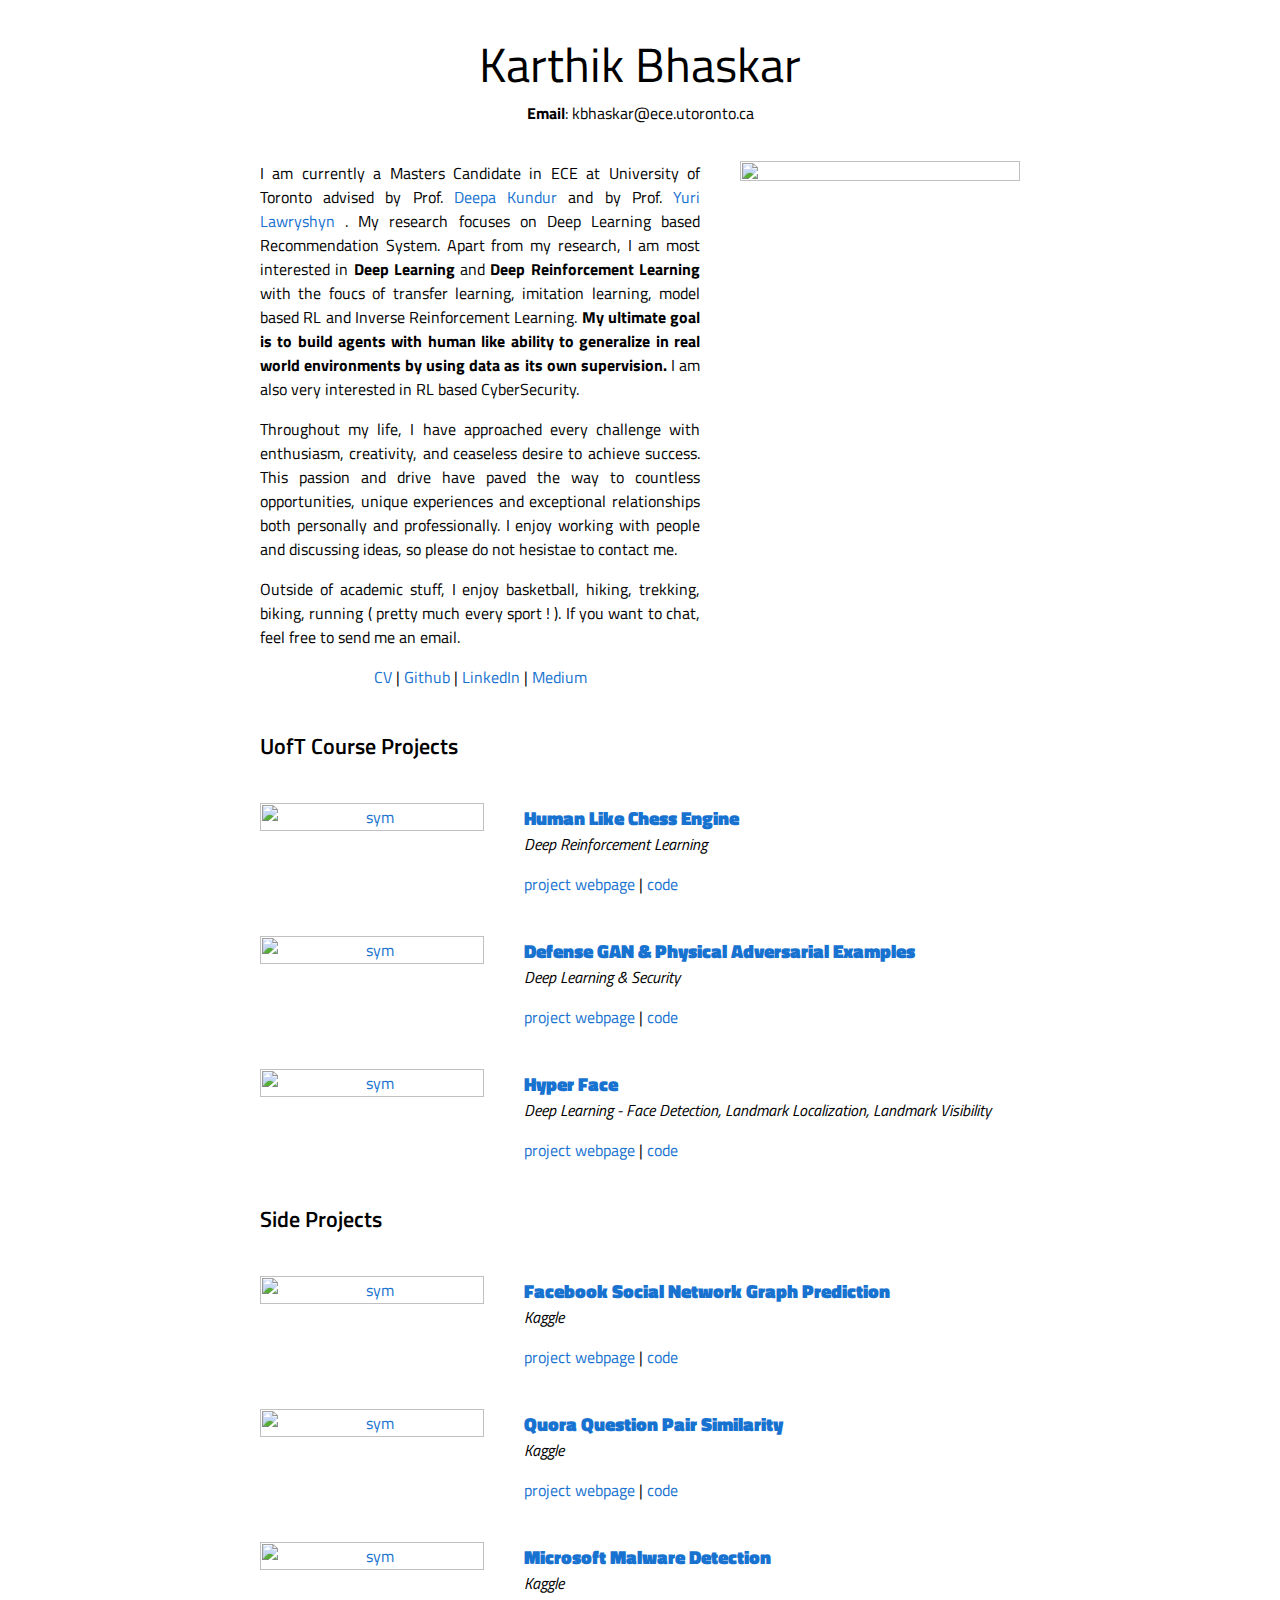
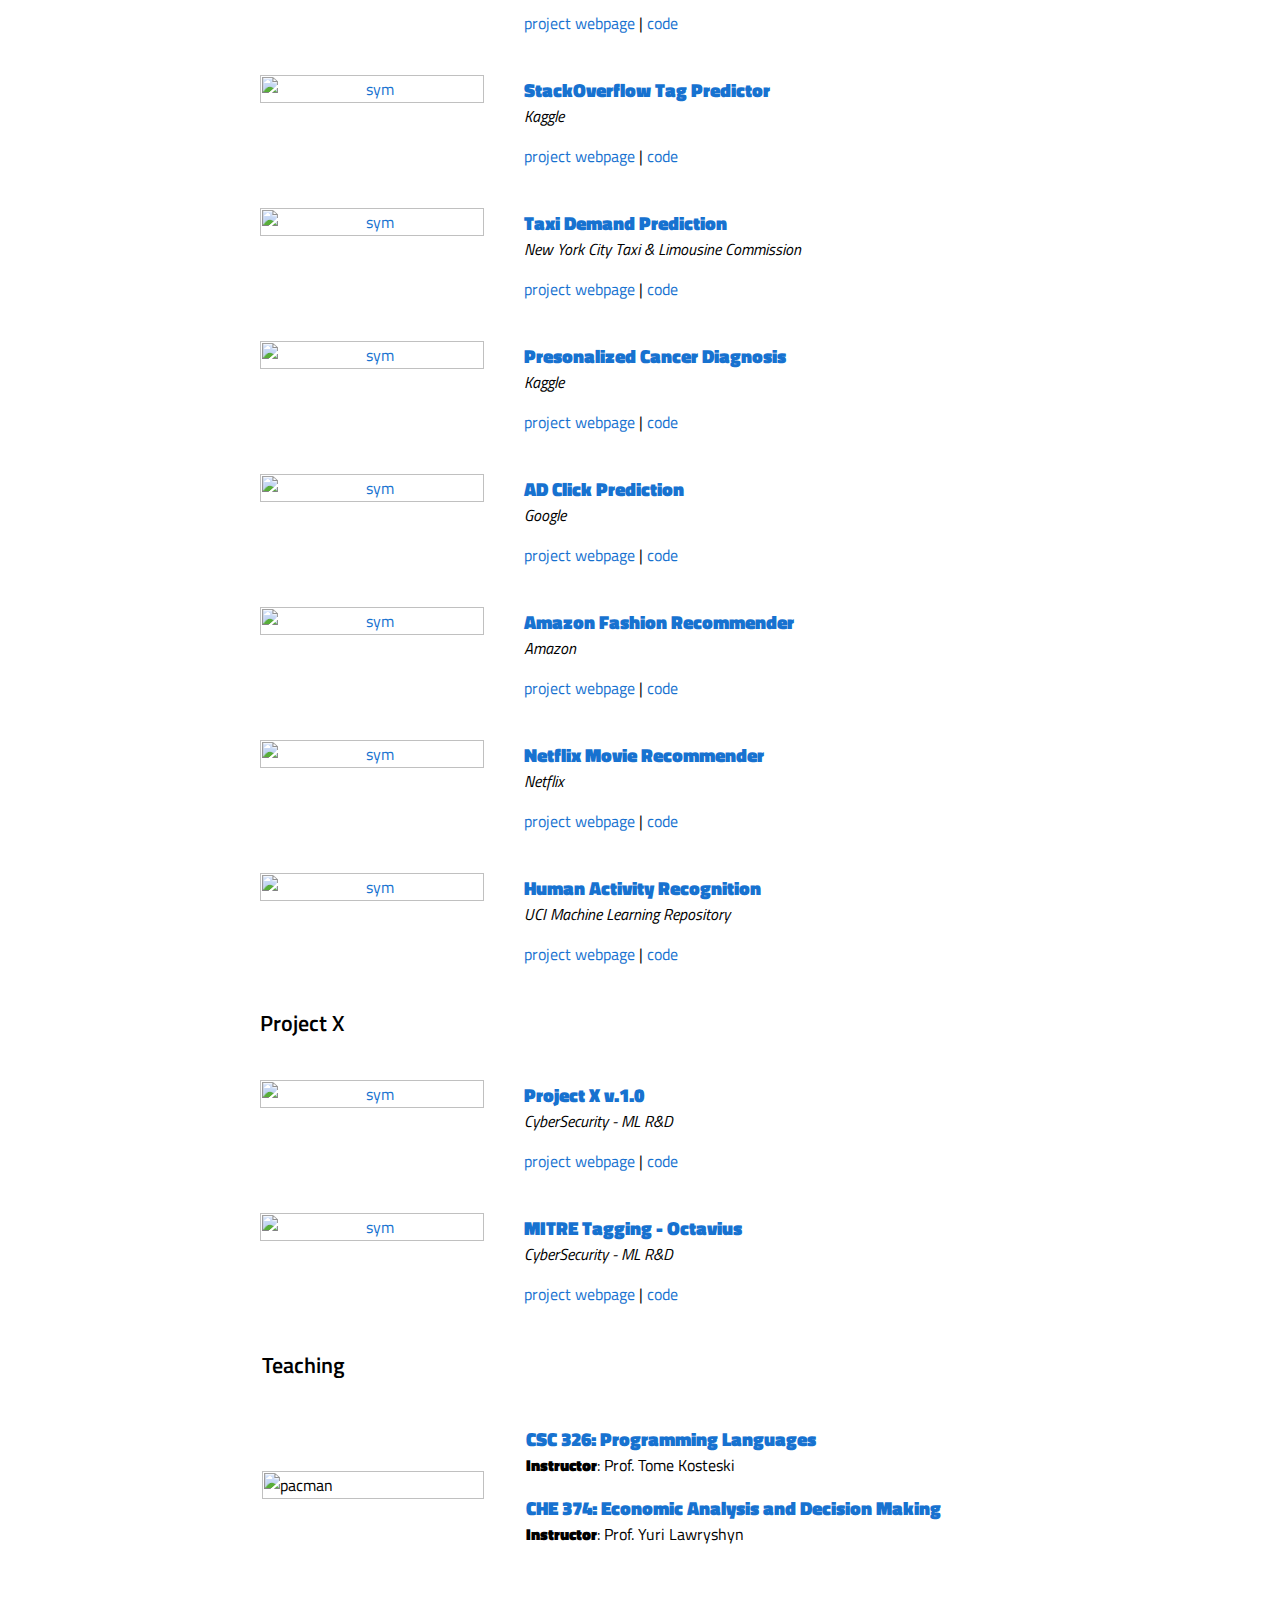
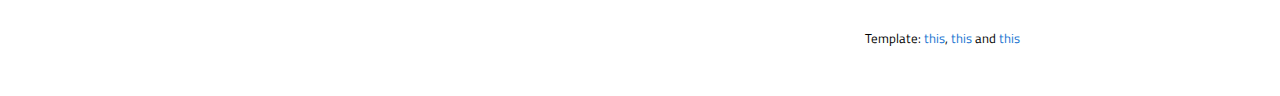
==== index.html @ 41984383 "Changed the website title" ====
<!DOCTYPE HTML PUBLIC "-//W3C//DTD HTML 4.01 Transitional//EN">
<html>

<head>
  <meta name="generator" content="HTML Tidy for Linux/x86 (vers 11 February 2007), see www.w3.org">
  <style type="text/css">
  /* Design Credits: Jon Barron and Abhishek Kar and Saurabh Gupta*/
  a {
  color: #1772d0;
  text-decoration:none;
  }
  a:focus, a:hover {
  color: #f09228;
  text-decoration:none;
  }
  body,td,th {
    font-family: 'Titillium Web', Verdana, Helvetica, sans-serif;
    font-size: 16px;
    font-weight: 400
  }
  heading {
    font-family: 'Titillium Web', Verdana, Helvetica, sans-serif;
    font-size: 19px;
    font-weight: 1000
  }
  strong {
    font-family: 'Titillium Web', Verdana, Helvetica, sans-serif;
    font-size: 16px;
    font-weight: 800
  }
  strongred {
    font-family: 'Titillium Web', Verdana, Helvetica, sans-serif;
    color: 'red' ;
    font-size: 16px
  }
  sectionheading {
    font-family: 'Titillium Web', Verdana, Helvetica, sans-serif;
    font-size: 22px;
    font-weight: 600
  }
  </style>
  <link rel="icon" type="image/png" href="images/seal_icon.png">
  <script type="text/javascript" src="js/hidebib.js"></script>
  <title>Karthik Bhaskar</title>
  <meta name="Karthik's Toronto Homepage" http-equiv="Content-Type" content="Karthik's Toronto Homepage">
  <link href='https://fonts.googleapis.com/css?family=Titillium+Web:400,600,400italic,600italic,300,300italic' rel='stylesheet' type='text/css'>
  <!-- Start : Google Analytics Code -->
  <script>
    (function(i,s,o,g,r,a,m){i['GoogleAnalyticsObject']=r;i[r]=i[r]||function(){
    (i[r].q=i[r].q||[]).push(arguments)},i[r].l=1*new Date();a=s.createElement(o),
    m=s.getElementsByTagName(o)[0];a.async=1;a.src=g;m.parentNode.insertBefore(a,m)
    })(window,document,'script','//www.google-analytics.com/analytics.js','ga');
    ga('create', 'UA-64069893-1', 'auto');
    ga('send', 'pageview');
  </script>
  <!-- End : Google Analytics Code -->
  <!-- Scramble Script by Jeff Donahue -->
  <script src="js/scramble.js"></script>
</head>

<body>
<table width="840" border="0" align="center" border="0" cellspacing="0" cellpadding="20">
  <tr><td>

<table width="100%" align="center" border="0" cellspacing="0" cellpadding="20">
  <p align="center"><font size="7">Karthik Bhaskar</font><br>
    <b>Email</b>:
    <font id="email" style="display:inline;">kbhaskar@ece.utoronto.ca
      <noscript><i>Please enable Javascript to view</i></noscript>
    </font>
    <script>
    emailScramble = new scrambledString(document.getElementById('email'),
        'emailScramble', 'erepc@aahby.etulk.skde',
        [12,13,15,1,8,7,2,5,4,11,18,10,17,3,22,16,6,19,9,14,21,20]);
    </script>
  </p>

  <tr>
    <td width="60%" valign="middle" align="justify">
    
            <p>
                 I am currently a Masters Candidate in ECE at University of Toronto advised by Prof. <a href="https://www.comm.utoronto.ca/~dkundur/">Deepa Kundur</a> and by Prof. <a href="http://www.labs.chem-eng.utoronto.ca/lawryshyn/">Yuri Lawryshyn</a> . My research focuses on Deep Learning based Recommendation System. Apart from my research, I am most interested in <b>Deep Learning</b> and <b>Deep Reinforcement Learning</b> with the foucs of transfer learning, imitation learning, model based RL and Inverse Reinforcement Learning. <b> My ultimate goal is to build agents with human like ability to generalize in real world environments by using data as its own supervision.</b> I am also very interested in RL based CyberSecurity.
            </p>

            

              

            <p>
                Throughout my life, I have approached every challenge with enthusiasm, creativity, and ceaseless desire to achieve success. This passion and drive have paved the way to countless opportunities, unique experiences and exceptional relationships both personally and professionally. I enjoy working with people and discussing ideas, so please do not hesistae to contact me.

            </p>

            <p>
                Outside of academic stuff, I enjoy basketball, hiking, trekking, biking, running ( pretty much every sport ! ). If you want to chat, feel free to send me an email.
            </p>

    <p align=center>
    <a href="CV_Pathak.pdf">CV</a>  | <a href="https://github.com/karthikraja95">Github</a> | <a href="https://www.linkedin.com/in/karthik-raja-k-55689a88">LinkedIn</a> | <a href="https://medium.com/@karthikraja_19495">Medium</a> 
    </p>
    </td>

    <td width="40%" valign="top"> <a href="images/karthik.jpg "><img src="images/karthik.jpg" width="100%"></a> </td>
  </tr>
</table>





<table width="100%" align="center" border="0" cellspacing="0" cellpadding="20">
  <tr><td><sectionheading>UofT Course Projects</sectionheading></td></tr>
</table>
<table width="100%" align="center" border="0" cellspacing="0" cellpadding="20">


  <tr>
    <td width="33%" valign="top" align="center"><a href="https://github.com/karthikraja95/Human-Like-Chess-Engine"> <img src="images/fb.jpg" alt="sym" width="100%" style="border-style: none">  </a> 
    <td width="67%" valign="top">
      <p><a href="https://github.com/karthikraja95/Human-Like-Chess-Engine" id="ICML19">
      <!-- <img src="images/new.png" alt="[NEW]" width="6%" style="border-style: none"> -->
      <heading>Human Like Chess Engine</heading></a><br>
      <em>Deep Reinforcement Learning</em><br>
      </p>

      <div class="paper" id="icml19">
      <a href="https://github.com/karthikraja95/Human-Like-Chess-Engine">project webpage</a> |
      
      <a href="https://github.com/karthikraja95/Human-Like-Chess-Engine">code</a>
      <br>

      

      </div>
    </td>
  </tr>


<tr>
    <td width="33%" valign="top" align="center"><a href="https://github.com/karthikraja95/Tranferability_of_DEFENSE-GAN_to_Physical_Adversarial_Examples"> <img src="images/fb.jpg" alt="sym" width="100%" style="border-style: none">  </a> 
    <td width="67%" valign="top">
      <p><a href="https://github.com/karthikraja95/Tranferability_of_DEFENSE-GAN_to_Physical_Adversarial_Examples" id="ICML19">
      <!-- <img src="images/new.png" alt="[NEW]" width="6%" style="border-style: none"> -->
      <heading>Defense GAN & Physical Adversarial Examples</heading></a><br>
      <em>Deep Learning & Security</em><br>
      </p>

      <div class="paper" id="icml19">
      <a href="https://github.com/karthikraja95/Tranferability_of_DEFENSE-GAN_to_Physical_Adversarial_Examples">project webpage</a> |
      
      <a href="https://github.com/karthikraja95/Tranferability_of_DEFENSE-GAN_to_Physical_Adversarial_Examples">code</a>
      <br>

      

      </div>
    </td>
  </tr>


  <tr>
    <td width="33%" valign="top" align="center"><a href="https://github.com/karthikraja95/HyperFace"> <img src="images/fb.jpg" alt="sym" width="100%" style="border-style: none">  </a> 
    <td width="67%" valign="top">
      <p><a href="https://github.com/karthikraja95/HyperFace" id="ICML19">
      <!-- <img src="images/new.png" alt="[NEW]" width="6%" style="border-style: none"> -->
      <heading>Hyper Face</heading></a><br>
      <em>Deep Learning - Face Detection, Landmark Localization, Landmark Visibility</em><br>
      </p>

      <div class="paper" id="icml19">
      <a href="https://github.com/karthikraja95/HyperFace">project webpage</a> |
      
      <a href="https://github.com/karthikraja95/HyperFace/tree/master/code">code</a>
      <br>

      

      </div>
    </td>
  </tr>






</table>



<table width="100%" align="center" border="0" cellspacing="0" cellpadding="20">
  <tr><td><sectionheading>Side Projects</sectionheading></td></tr>
</table>
<table width="100%" align="center" border="0" cellspacing="0" cellpadding="20">

  <tr>
    <td width="10%" valign="top" align="center"><a href="https://github.com/karthikraja95/kaggle-Facebook_Challenge"> <img src="images/fb.jpg" alt="sym" width="100%" style="border-style: none">  </a> 
    <td width="50%" valign="top">
      <p><a href="https://github.com/karthikraja95/kaggle-Facebook_Challenge" id="ICML19">
      <!-- <img src="images/new.png" alt="[NEW]" width="6%" style="border-style: none"> -->
      <heading>Facebook Social Network Graph Prediction</heading></a><br>
      <em>Kaggle</em><br>
      </p>

      <div class="paper" id="icml19">
      <a href="https://github.com/karthikraja95/kaggle-Facebook_Challenge">project webpage</a> |
      
      <a href="https://github.com/karthikraja95/kaggle-Facebook_Challenge/blob/master/FB_Models.ipynb">code</a>
      <br>

      

      </div>
    </td>
  </tr>


<tr>
    <td width="10%" valign="top" align="center"><a href="https://github.com/karthikraja95/kaggle-Quora_Question_Pair"> <img src="images/fb.jpg" alt="sym" width="100%" style="border-style: none">  </a> 
    <td width="50%" valign="top">
      <p><a href="https://github.com/karthikraja95/kaggle-Quora_Question_Pair" id="ICML19">
      <!-- <img src="images/new.png" alt="[NEW]" width="6%" style="border-style: none"> -->
      <heading>Quora Question Pair Similarity</heading></a><br>
      <em>Kaggle</em><br>
      </p>

      <div class="paper" id="icml19">
      <a href="https://github.com/karthikraja95/kaggle-Quora_Question_Pair">project webpage</a> |
      
      <a href="https://github.com/karthikraja95/kaggle-Quora_Question_Pair/blob/master/4.ML_models.ipynb">code</a>
      <br>

      

      </div>
    </td>
  </tr>


<tr>
    <td width="10%" valign="top" align="center"><a href="https://github.com/karthikraja95/kaggle-Microsoft-Malware-Detection"> <img src="images/fb.jpg" alt="sym" width="100%" style="border-style: none">  </a> 
    <td width="50%" valign="top">
      <p><a href="https://github.com/karthikraja95/kaggle-Microsoft-Malware-Detection" id="ICML19">
      <!-- <img src="images/new.png" alt="[NEW]" width="6%" style="border-style: none"> -->
      <heading>Microsoft Malware Detection</heading></a><br>
      <em>Kaggle</em><br>
      </p>

      <div class="paper" id="icml19">
      <a href="https://github.com/karthikraja95/kaggle-Microsoft-Malware-Detection">project webpage</a> |
      
      <a href="https://github.com/karthikraja95/kaggle-Microsoft-Malware-Detection/blob/master/MicrosoftMalwareDetection.ipynb">code</a>
      <br>

      

      </div>
    </td>
  </tr>



  <tr>
    <td width="10%" valign="top" align="center"><a href="https://github.com/karthikraja95/kaggle-stackoverflow-tag-predictor"> <img src="images/fb.jpg" alt="sym" width="100%" style="border-style: none">  </a> 
    <td width="50%" valign="top">
      <p><a href="https://github.com/karthikraja95/kaggle-stackoverflow-tag-predictor" id="ICML19">
      <!-- <img src="images/new.png" alt="[NEW]" width="6%" style="border-style: none"> -->
      <heading>StackOverflow Tag Predictor</heading></a><br>
      <em>Kaggle</em><br>
      </p>

      <div class="paper" id="icml19">
      <a href="https://github.com/karthikraja95/kaggle-stackoverflow-tag-predictor">project webpage</a> |
      
      <a href="https://github.com/karthikraja95/kaggle-stackoverflow-tag-predictor/blob/master/SO_Tag_Predictor.ipynb">code</a>
      <br>

      

      </div>
    </td>
  </tr>


  <tr>
    <td width="10%" valign="top" align="center"><a href="https://github.com/karthikraja95/Taxi-Demand-Prediction"> <img src="images/fb.jpg" alt="sym" width="100%" style="border-style: none">  </a> 
    <td width="50%" valign="top">
      <p><a href="https://github.com/karthikraja95/Taxi-Demand-Prediction" id="ICML19">
      <!-- <img src="images/new.png" alt="[NEW]" width="6%" style="border-style: none"> -->
      <heading>Taxi Demand Prediction</heading></a><br>
      <em>New York City Taxi & Limousine Commission </em><br>
      </p>

      <div class="paper" id="icml19">
      <a href="https://github.com/karthikraja95/Taxi-Demand-Prediction">project webpage</a> |
      
      <a href="https://github.com/karthikraja95/Taxi-Demand-Prediction/blob/master/NYC%20Final.ipynb">code</a>
      <br>

      

      </div>
    </td>
  </tr>


<tr>
    <td width="10%" valign="top" align="center"><a href="https://github.com/karthikraja95/kaggle-Personalized-Medicine-Redefining-Cancer-Treatment"> <img src="images/fb.jpg" alt="sym" width="100%" style="border-style: none">  </a> 
    <td width="50%" valign="top">
      <p><a href="https://github.com/karthikraja95/kaggle-Personalized-Medicine-Redefining-Cancer-Treatment" id="ICML19">
      <!-- <img src="images/new.png" alt="[NEW]" width="6%" style="border-style: none"> -->
      <heading>Presonalized Cancer Diagnosis</heading></a><br>
      <em>Kaggle</em><br>
      </p>

      <div class="paper" id="icml19">
      <a href="https://github.com/karthikraja95/kaggle-Personalized-Medicine-Redefining-Cancer-Treatment">project webpage</a> |
      
      <a href="https://github.com/karthikraja95/kaggle-Personalized-Medicine-Redefining-Cancer-Treatment/blob/master/PersonalizedCancerDiagnosis.ipynb">code</a>
      <br>

      

      </div>
    </td>
  </tr>

  <tr>
    <td width="10%" valign="top" align="center"><a href="https://github.com/karthikraja95/AD-click-prediction"> <img src="images/fb.jpg" alt="sym" width="100%" style="border-style: none">  </a> 
    <td width="50%" valign="top">
      <p><a href="https://github.com/karthikraja95/AD-click-prediction" id="ICML19">
      <!-- <img src="images/new.png" alt="[NEW]" width="6%" style="border-style: none"> -->
      <heading>AD Click Prediction</heading></a><br>
      <em>Google</em><br>
      </p>

      <div class="paper" id="icml19">
      <a href="https://github.com/karthikraja95/AD-click-prediction">project webpage</a> |
      
      <a href="https://github.com/karthikraja95/AD-click-prediction/blob/master/adp-Modelling.ipynb">code</a>
      <br>

      

      </div>
    </td>
  </tr>



  <tr>
    <td width="10%" valign="top" align="center"><a href="https://github.com/karthikraja95/AmazonFashionRecommender"> <img src="images/fb.jpg" alt="sym" width="100%" style="border-style: none">  </a> 
    <td width="50%" valign="top">
      <p><a href="https://github.com/karthikraja95/AmazonFashionRecommender" id="ICML19">
      <!-- <img src="images/new.png" alt="[NEW]" width="6%" style="border-style: none"> -->
      <heading>Amazon Fashion Recommender</heading></a><br>
      <em>Amazon</em><br>
      </p>

      <div class="paper" id="icml19">
      <a href="https://github.com/karthikraja95/AmazonFashionRecommender">project webpage</a> |
      
      <a href="https://github.com/karthikraja95/AmazonFashionRecommender/blob/master/AmazonFashion.ipynb">code</a>
      <br>

      

      </div>
    </td>
  </tr>



  <tr>
    <td width="10%" valign="top" align="center"><a href="https://github.com/karthikraja95/NetflixMovieRecommender"> <img src="images/fb.jpg" alt="sym" width="100%" style="border-style: none">  </a> 
    <td width="50%" valign="top">
      <p><a href="https://github.com/karthikraja95/NetflixMovieRecommender" id="ICML19">
      <!-- <img src="images/new.png" alt="[NEW]" width="6%" style="border-style: none"> -->
      <heading>Netflix Movie Recommender</heading></a><br>
      <em>Netflix</em><br>
      </p>

      <div class="paper" id="icml19">
      <a href="https://github.com/karthikraja95/NetflixMovieRecommender">project webpage</a> |
      
      <a href="https://github.com/karthikraja95/NetflixMovieRecommender/blob/master/Netflix_Movie.ipynb">code</a>
      <br>

      

      </div>
    </td>
  </tr>


  <tr>
    <td width="33%" valign="top" align="center"><a href="https://github.com/karthikraja95/HumanActivityRecognition"> <img src="images/fb.jpg" alt="sym" width="100%" style="border-style: none">  </a> 
    <td width="67%" valign="top">
      <p><a href="https://github.com/karthikraja95/HumanActivityRecognition" id="ICML19">
      <!-- <img src="images/new.png" alt="[NEW]" width="6%" style="border-style: none"> -->
      <heading>Human Activity Recognition</heading></a><br>
      <em>UCI Machine Learning Repository</em><br>
      </p>

      <div class="paper" id="icml19">
      <a href="https://github.com/karthikraja95/HumanActivityRecognition">project webpage</a> |
      
      <a href="https://github.com/karthikraja95/HumanActivityRecognition/blob/master/HAR_PREDICTION_MODELS.ipynb">code</a>
      <br>

      

      </div>
    </td>
  </tr>
  

</table>



<table width="100%" align="center" border="0" cellspacing="0" cellpadding="20">
  <tr><td><sectionheading>Project X</sectionheading></td></tr>
</table>
<table width="100%" align="center" border="0" cellspacing="0" cellpadding="20">

  <tr>
    <td width="33%" valign="top" align="center"><a href="hhttps://github.com/karthikraja95/ProjectX"> <img src="images/fb.jpg" alt="sym" width="100%" style="border-style: none">  </a> 
    <td width="67%" valign="top">
      <p><a href="https://github.com/karthikraja95/ProjectX" id="ICML19">
      <!-- <img src="images/new.png" alt="[NEW]" width="6%" style="border-style: none"> -->
      <heading>Project X v.1.0</heading></a><br>
      <em>CyberSecurity - ML R&D</em><br>
      </p>

      <div class="paper" id="icml19">
      <a href="https://github.com/karthikraja95/ProjectX">project webpage</a> |
      
      <a href="https://github.com/karthikraja95/ProjectX/tree/master/projectx_demo/src">code</a>
      <br>

      

      </div>
    </td>
  </tr>


  <tr>
    <td width="33%" valign="top" align="center"><a href="https://github.com/karthikraja95/MITRE_Tagging"> <img src="images/fb.jpg" alt="sym" width="100%" style="border-style: none">  </a> 
    <td width="67%" valign="top">
      <p><a href="https://github.com/karthikraja95/MITRE_Tagging" id="ICML19">
      <!-- <img src="images/new.png" alt="[NEW]" width="6%" style="border-style: none"> -->
      <heading>MITRE Tagging - Octavius</heading></a><br>
      <em>CyberSecurity - ML R&D</em><br>
      </p>

      <div class="paper" id="icml19">
      <a href="https://github.com/karthikraja95/MITRE_Tagging">project webpage</a> |
      
      <a href="https://github.com/karthikraja95/MITRE_Tagging">code</a>
      <br>

      

      </div>
    </td>
  </tr>




</table>



<table width="100%" align="center" border="0" cellpadding="20">
  <tr><td><sectionheading>Teaching</sectionheading></td></tr>
  <tr>
    <td width="33%"><img src="images/cs189.jpg" alt="pacman" width="100%"></td>
    <td width="67%" valign="center">
      <p>
        <a href=""><heading>CSC 326: Programming Languages </heading></a><br>
        <strong>Instructor</strong>: Prof. Tome Kosteski<br>
        <!-- Awarded the <a href="http://gsi.berkeley.edu/programs-services/award-programs/ogsi/">Outstanding GSI Award</a> -->
      </p>
      <p>
        <a href=""><heading>CHE 374: Economic Analysis and Decision Making</heading></a><br>
        <strong>Instructor</strong>: Prof. Yuri Lawryshyn<br>
      </p>
    </td>
  </tr>
</table>

<!--<table width="100%" align="center" border="0" cellpadding="20">
  <tr><td>
    <sectionheading>Selected Awards</sectionheading>
    <ul>
    <li> Facebook Graduate Fellowship (2018-2020)</li>
    <li> Nvidia Graduate Fellowship (2017-2018)</li>
    <li> Snapchat Inc. Graduate Fellowship (2017)</li>
    <li> Gold Medal in Computer Science at IIT Kanpur (2014)</li>
    <li> Best Undergraduate Thesis Award at IIT Kanpur (2014)</li>
    </ul>
  </td></tr>
</table> -->

<table width="100%" align="center" border="0" cellspacing="0" cellpadding="20">
    <tr><td><br><p align="right"><font size="2">
    Template: <a href="http://www.cs.berkeley.edu/~barron/">this</a>, <a href="http://www.cs.berkeley.edu/~sgupta/">this</a> and <a href="http://jeffdonahue.com/">this</a>
    </font></p></td></tr>
</table>

  </td></tr>
</table>

</body>

</html>
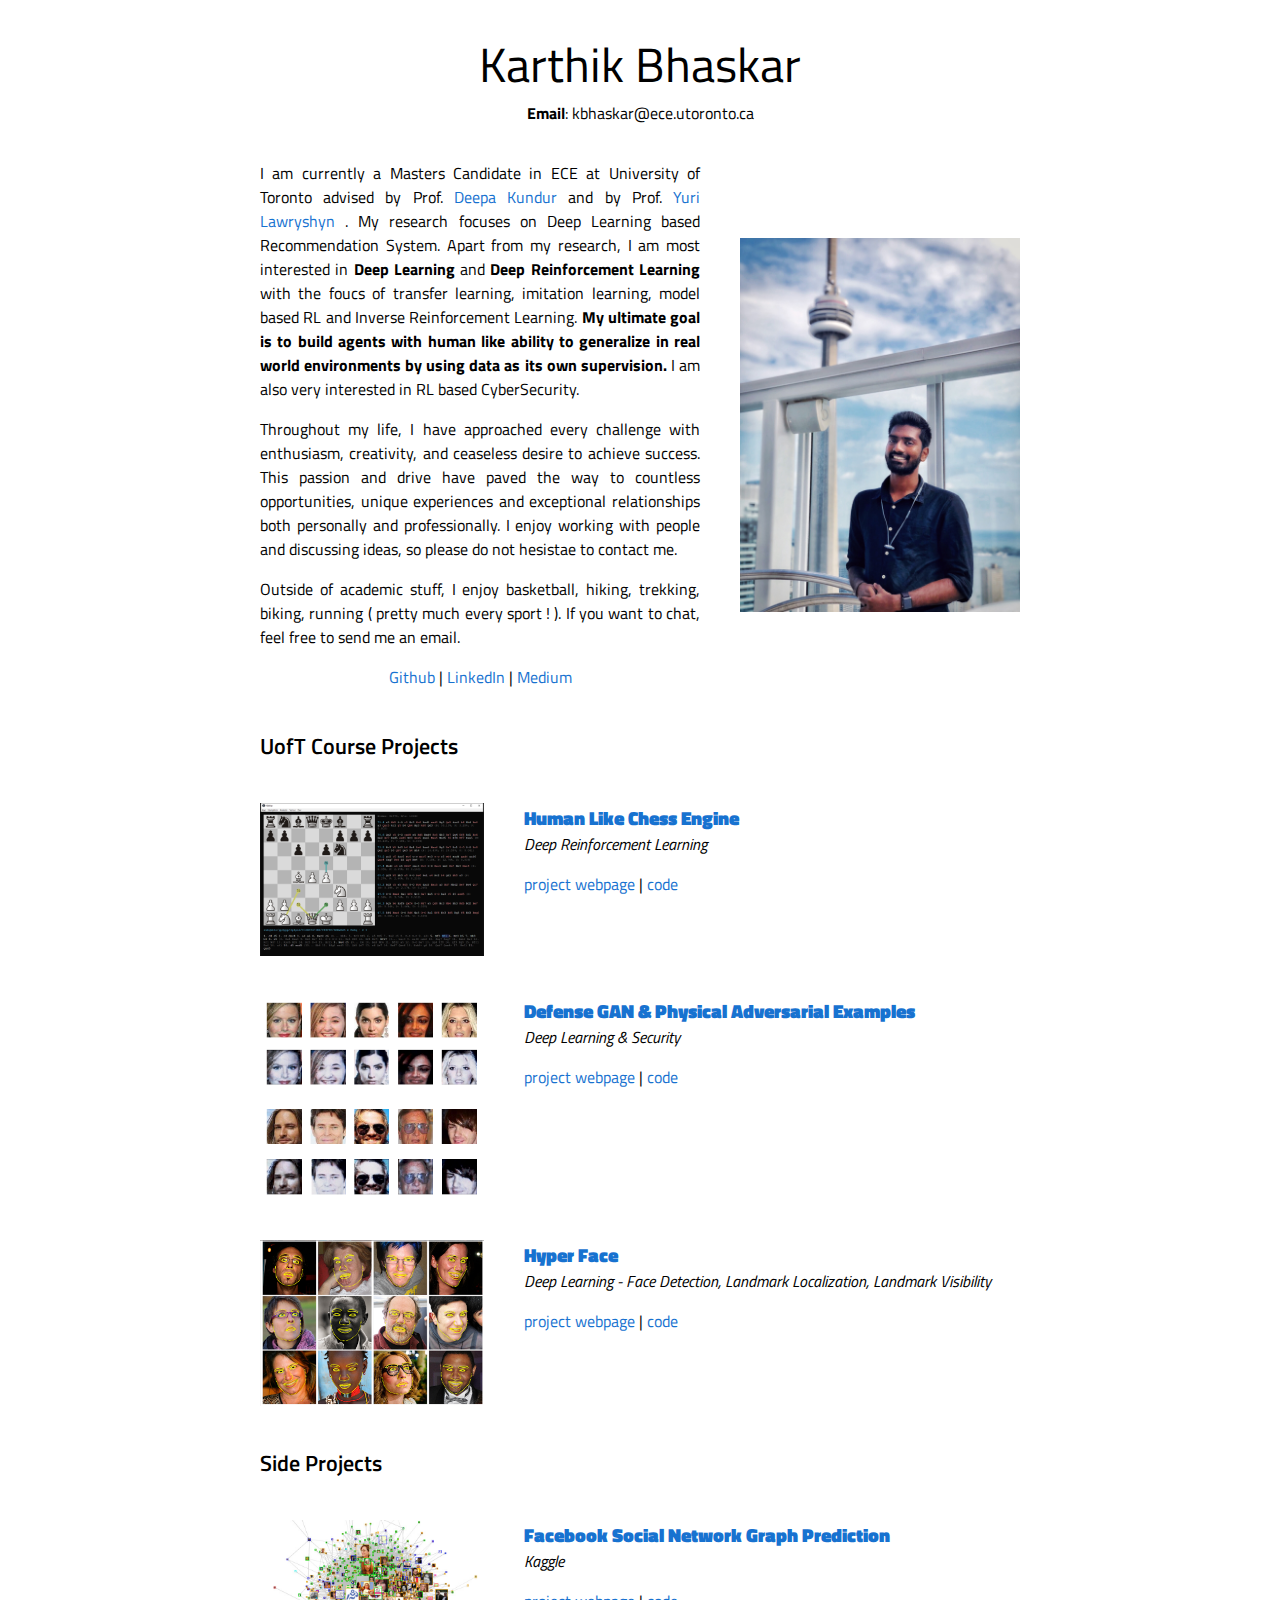
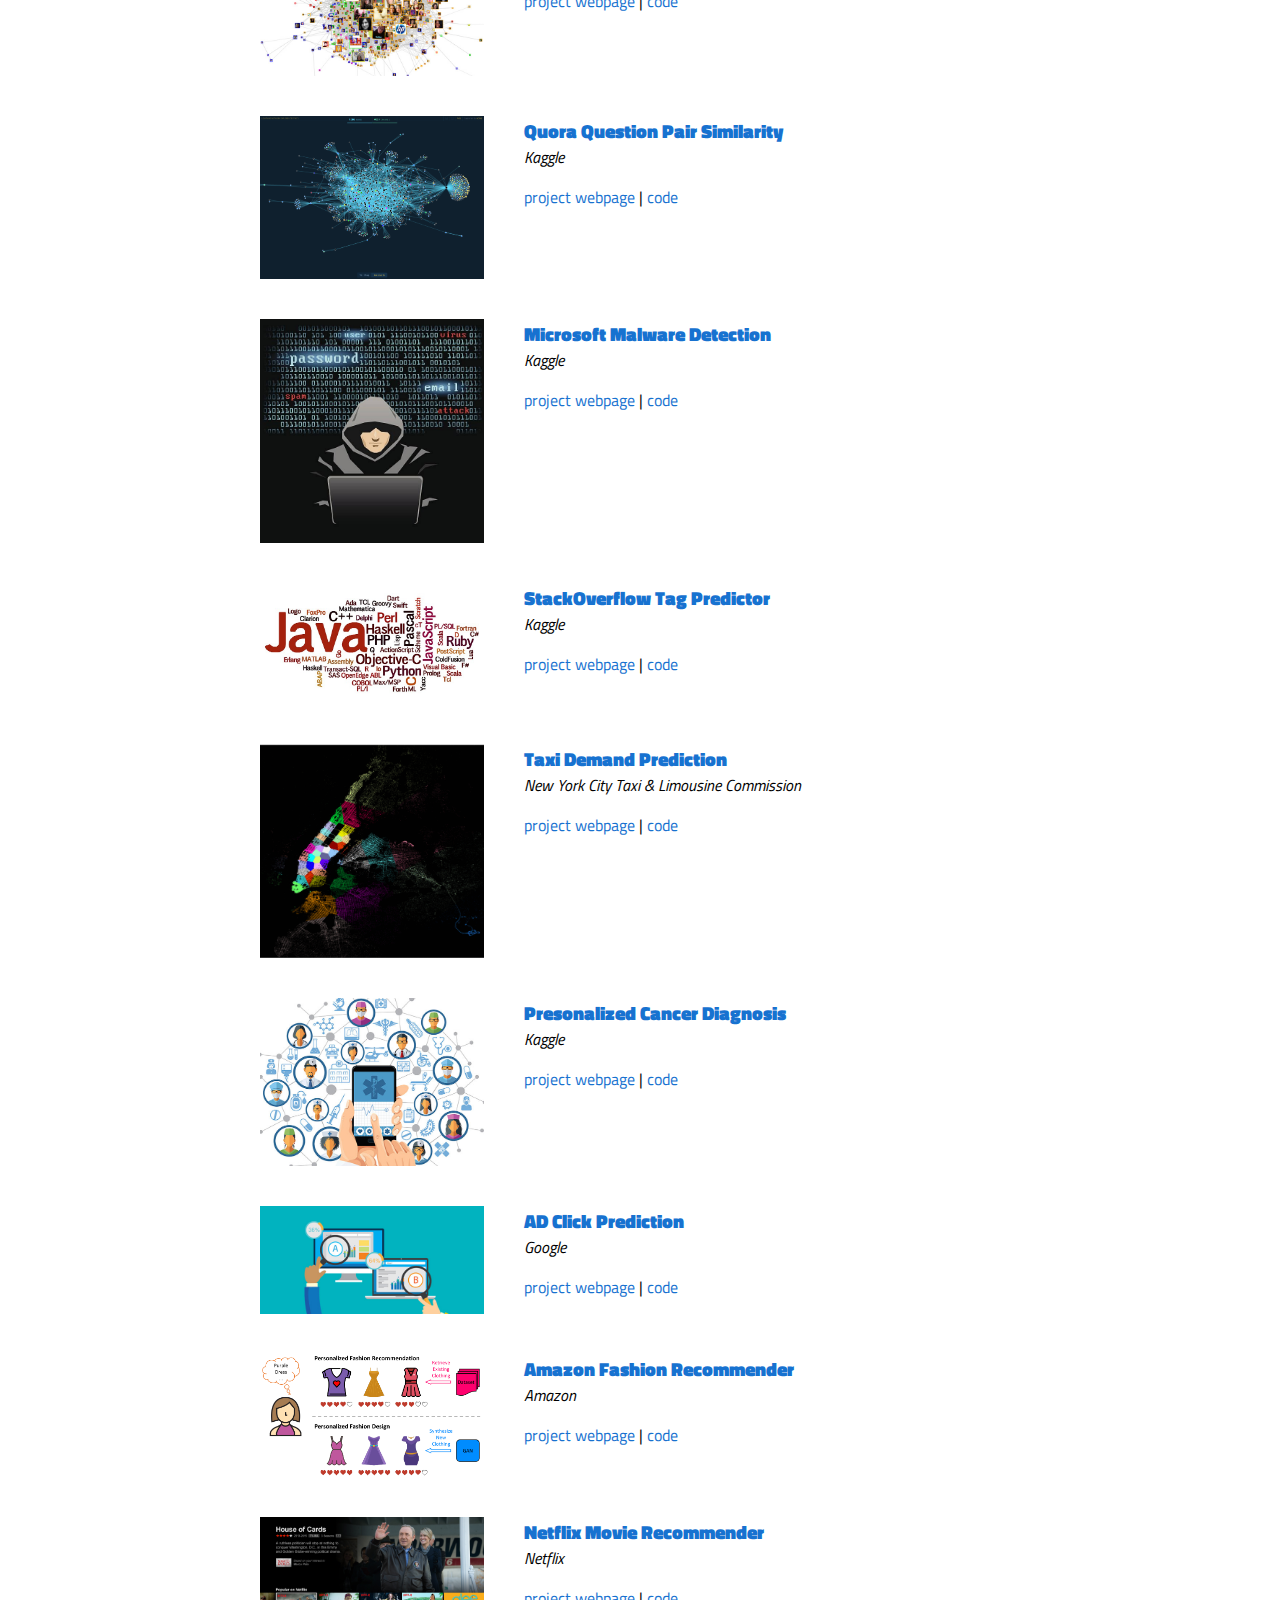
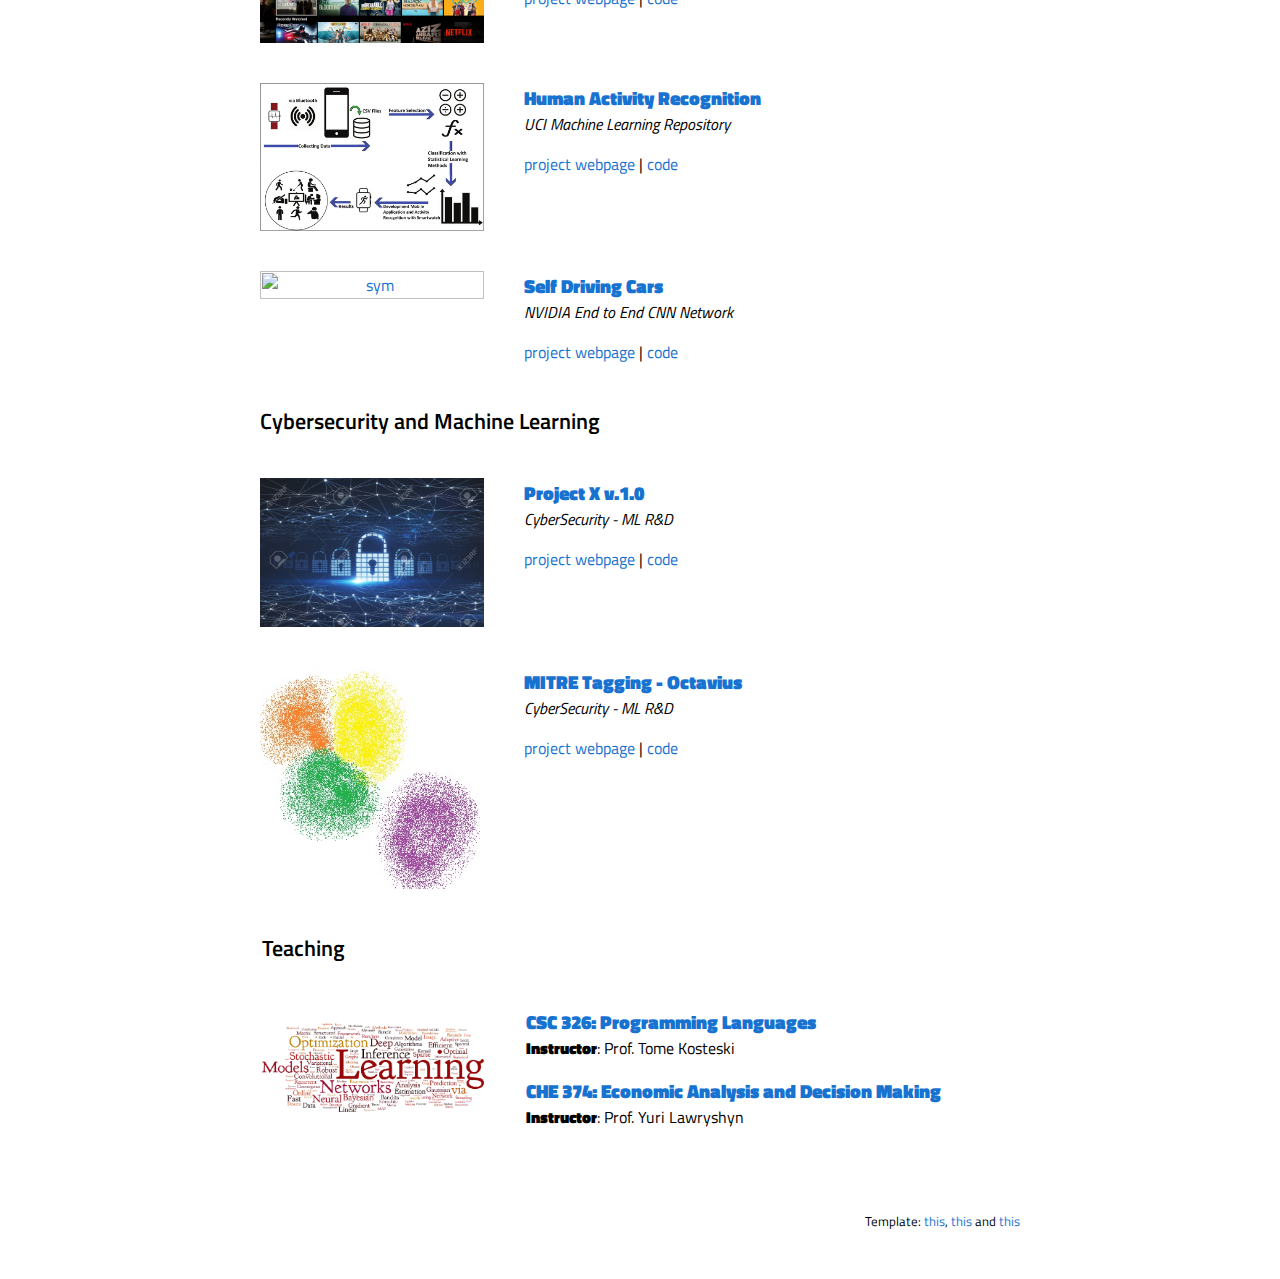
==== commit bb5ce514: "Added the self driving car project to website" ====
--- a/index.html
+++ b/index.html
@@ -96,11 +96,13 @@
             </p>
 
     <p align=center>
-    <a href="CV_Pathak.pdf">CV</a>  | <a href="https://github.com/karthikraja95">Github</a> | <a href="https://www.linkedin.com/in/karthik-raja-k-55689a88">LinkedIn</a> | <a href="https://medium.com/@karthikraja_19495">Medium</a> 
+    <!--<a href="images/resume.pdf">CV</a>  | --><a href="https://github.com/karthikraja95">Github</a> | <a href="https://www.linkedin.com/in/karthik-raja-k-55689a88">LinkedIn</a> | <a href="https://medium.com/@karthikraja_19495">Medium</a> 
     </p>
     </td>
 
-    <td width="40%" valign="top"> <a href="images/karthik.jpg "><img src="images/karthik.jpg" width="100%"></a> </td>
+    <td width="40%">
+     <img src="images/karthik.jpeg"  width="100%" > 
+   </td>
   </tr>
 </table>
 
@@ -115,7 +117,7 @@
 
 
   <tr>
-    <td width="33%" valign="top" align="center"><a href="https://github.com/karthikraja95/Human-Like-Chess-Engine"> <img src="images/fb.jpg" alt="sym" width="100%" style="border-style: none">  </a> 
+    <td width="33%" valign="top" align="center"><a href="https://github.com/karthikraja95/Human-Like-Chess-Engine"> <img src="images/uoft_course/human_like_chess.jpeg" alt="sym" width="100%" style="border-style: none">  </a> 
     <td width="67%" valign="top">
       <p><a href="https://github.com/karthikraja95/Human-Like-Chess-Engine" id="ICML19">
       <!-- <img src="images/new.png" alt="[NEW]" width="6%" style="border-style: none"> -->
@@ -137,7 +139,7 @@
 
 
 <tr>
-    <td width="33%" valign="top" align="center"><a href="https://github.com/karthikraja95/Tranferability_of_DEFENSE-GAN_to_Physical_Adversarial_Examples"> <img src="images/fb.jpg" alt="sym" width="100%" style="border-style: none">  </a> 
+    <td width="33%" valign="top" align="center"><a href="https://github.com/karthikraja95/Tranferability_of_DEFENSE-GAN_to_Physical_Adversarial_Examples"> <img src="images/uoft_course/defense_gan.png" alt="sym" width="100%" style="border-style: none">  </a> 
     <td width="67%" valign="top">
       <p><a href="https://github.com/karthikraja95/Tranferability_of_DEFENSE-GAN_to_Physical_Adversarial_Examples" id="ICML19">
       <!-- <img src="images/new.png" alt="[NEW]" width="6%" style="border-style: none"> -->
@@ -159,7 +161,7 @@
 
 
   <tr>
-    <td width="33%" valign="top" align="center"><a href="https://github.com/karthikraja95/HyperFace"> <img src="images/fb.jpg" alt="sym" width="100%" style="border-style: none">  </a> 
+    <td width="33%" valign="top" align="center"><a href="https://github.com/karthikraja95/HyperFace"> <img src="images/uoft_course/hyperface.png" alt="sym" width="100%" style="border-style: none">  </a> 
     <td width="67%" valign="top">
       <p><a href="https://github.com/karthikraja95/HyperFace" id="ICML19">
       <!-- <img src="images/new.png" alt="[NEW]" width="6%" style="border-style: none"> -->
@@ -194,7 +196,7 @@
 <table width="100%" align="center" border="0" cellspacing="0" cellpadding="20">
 
   <tr>
-    <td width="10%" valign="top" align="center"><a href="https://github.com/karthikraja95/kaggle-Facebook_Challenge"> <img src="images/fb.jpg" alt="sym" width="100%" style="border-style: none">  </a> 
+    <td width="10%" valign="top" align="center"><a href="https://github.com/karthikraja95/kaggle-Facebook_Challenge"> <img src="images/side_projects/fb.jpg" alt="sym" width="100%" style="border-style: none">  </a> 
     <td width="50%" valign="top">
       <p><a href="https://github.com/karthikraja95/kaggle-Facebook_Challenge" id="ICML19">
       <!-- <img src="images/new.png" alt="[NEW]" width="6%" style="border-style: none"> -->
@@ -216,7 +218,7 @@
 
 
 <tr>
-    <td width="10%" valign="top" align="center"><a href="https://github.com/karthikraja95/kaggle-Quora_Question_Pair"> <img src="images/fb.jpg" alt="sym" width="100%" style="border-style: none">  </a> 
+    <td width="10%" valign="top" align="center"><a href="https://github.com/karthikraja95/kaggle-Quora_Question_Pair"> <img src="images/side_projects/quora.jpg" alt="sym" width="100%" style="border-style: none">  </a> 
     <td width="50%" valign="top">
       <p><a href="https://github.com/karthikraja95/kaggle-Quora_Question_Pair" id="ICML19">
       <!-- <img src="images/new.png" alt="[NEW]" width="6%" style="border-style: none"> -->
@@ -238,7 +240,7 @@
 
 
 <tr>
-    <td width="10%" valign="top" align="center"><a href="https://github.com/karthikraja95/kaggle-Microsoft-Malware-Detection"> <img src="images/fb.jpg" alt="sym" width="100%" style="border-style: none">  </a> 
+    <td width="33%" valign="top" align="center"><a href="https://github.com/karthikraja95/kaggle-Microsoft-Malware-Detection"> <img src="images/side_projects/malware.jpg" alt="sym" width="100%" style="border-style: none">  </a> 
     <td width="50%" valign="top">
       <p><a href="https://github.com/karthikraja95/kaggle-Microsoft-Malware-Detection" id="ICML19">
       <!-- <img src="images/new.png" alt="[NEW]" width="6%" style="border-style: none"> -->
@@ -261,7 +263,7 @@
 
 
   <tr>
-    <td width="10%" valign="top" align="center"><a href="https://github.com/karthikraja95/kaggle-stackoverflow-tag-predictor"> <img src="images/fb.jpg" alt="sym" width="100%" style="border-style: none">  </a> 
+    <td width="10%" valign="top" align="center"><a href="https://github.com/karthikraja95/kaggle-stackoverflow-tag-predictor"> <img src="images/side_projects/stackoverflow.jpeg" alt="sym" width="100%" style="border-style: none">  </a> 
     <td width="50%" valign="top">
       <p><a href="https://github.com/karthikraja95/kaggle-stackoverflow-tag-predictor" id="ICML19">
       <!-- <img src="images/new.png" alt="[NEW]" width="6%" style="border-style: none"> -->
@@ -283,7 +285,7 @@
 
 
   <tr>
-    <td width="10%" valign="top" align="center"><a href="https://github.com/karthikraja95/Taxi-Demand-Prediction"> <img src="images/fb.jpg" alt="sym" width="100%" style="border-style: none">  </a> 
+    <td width="10%" valign="top" align="center"><a href="https://github.com/karthikraja95/Taxi-Demand-Prediction"> <img src="images/side_projects/taxi.jpg" alt="sym" width="100%" style="border-style: none">  </a> 
     <td width="50%" valign="top">
       <p><a href="https://github.com/karthikraja95/Taxi-Demand-Prediction" id="ICML19">
       <!-- <img src="images/new.png" alt="[NEW]" width="6%" style="border-style: none"> -->
@@ -305,7 +307,7 @@
 
 
 <tr>
-    <td width="10%" valign="top" align="center"><a href="https://github.com/karthikraja95/kaggle-Personalized-Medicine-Redefining-Cancer-Treatment"> <img src="images/fb.jpg" alt="sym" width="100%" style="border-style: none">  </a> 
+    <td width="10%" valign="top" align="center"><a href="https://github.com/karthikraja95/kaggle-Personalized-Medicine-Redefining-Cancer-Treatment"> <img src="images/side_projects/cancer.jpeg" alt="sym" width="100%" style="border-style: none">  </a> 
     <td width="50%" valign="top">
       <p><a href="https://github.com/karthikraja95/kaggle-Personalized-Medicine-Redefining-Cancer-Treatment" id="ICML19">
       <!-- <img src="images/new.png" alt="[NEW]" width="6%" style="border-style: none"> -->
@@ -326,7 +328,7 @@
   </tr>
 
   <tr>
-    <td width="10%" valign="top" align="center"><a href="https://github.com/karthikraja95/AD-click-prediction"> <img src="images/fb.jpg" alt="sym" width="100%" style="border-style: none">  </a> 
+    <td width="10%" valign="top" align="center"><a href="https://github.com/karthikraja95/AD-click-prediction"> <img src="images/side_projects/ad_click.jpg" alt="sym" width="100%" style="border-style: none">  </a> 
     <td width="50%" valign="top">
       <p><a href="https://github.com/karthikraja95/AD-click-prediction" id="ICML19">
       <!-- <img src="images/new.png" alt="[NEW]" width="6%" style="border-style: none"> -->
@@ -349,7 +351,7 @@
 
 
   <tr>
-    <td width="10%" valign="top" align="center"><a href="https://github.com/karthikraja95/AmazonFashionRecommender"> <img src="images/fb.jpg" alt="sym" width="100%" style="border-style: none">  </a> 
+    <td width="10%" valign="top" align="center"><a href="https://github.com/karthikraja95/AmazonFashionRecommender"> <img src="images/side_projects/fashion.jpg" alt="sym" width="100%" style="border-style: none">  </a> 
     <td width="50%" valign="top">
       <p><a href="https://github.com/karthikraja95/AmazonFashionRecommender" id="ICML19">
       <!-- <img src="images/new.png" alt="[NEW]" width="6%" style="border-style: none"> -->
@@ -372,7 +374,7 @@
 
 
   <tr>
-    <td width="10%" valign="top" align="center"><a href="https://github.com/karthikraja95/NetflixMovieRecommender"> <img src="images/fb.jpg" alt="sym" width="100%" style="border-style: none">  </a> 
+    <td width="10%" valign="top" align="center"><a href="https://github.com/karthikraja95/NetflixMovieRecommender"> <img src="images/side_projects/movie.jpg" alt="sym" width="100%" style="border-style: none">  </a> 
     <td width="50%" valign="top">
       <p><a href="https://github.com/karthikraja95/NetflixMovieRecommender" id="ICML19">
       <!-- <img src="images/new.png" alt="[NEW]" width="6%" style="border-style: none"> -->
@@ -394,7 +396,7 @@
 
 
   <tr>
-    <td width="33%" valign="top" align="center"><a href="https://github.com/karthikraja95/HumanActivityRecognition"> <img src="images/fb.jpg" alt="sym" width="100%" style="border-style: none">  </a> 
+    <td width="33%" valign="top" align="center"><a href="https://github.com/karthikraja95/HumanActivityRecognition"> <img src="images/side_projects/activity.jpg" alt="sym" width="100%" style="border-style: none">  </a> 
     <td width="67%" valign="top">
       <p><a href="https://github.com/karthikraja95/HumanActivityRecognition" id="ICML19">
       <!-- <img src="images/new.png" alt="[NEW]" width="6%" style="border-style: none"> -->
@@ -413,6 +415,28 @@
       </div>
     </td>
   </tr>
+
+
+  <tr>
+    <td width="33%" valign="top" align="center"><a href="https://github.com/karthikraja95/self_driving_cars"> <img src="images/side_projects/self_driving.jpg" alt="sym" width="100%" style="border-style: none">  </a> 
+    <td width="67%" valign="top">
+      <p><a href="https://github.com/karthikraja95/self_driving_cars" id="ICML19">
+      <!-- <img src="images/new.png" alt="[NEW]" width="6%" style="border-style: none"> -->
+      <heading>Self Driving Cars</heading></a><br>
+      <em>NVIDIA End to End CNN Network</em><br>
+      </p>
+
+      <div class="paper" id="icml19">
+      <a href="https://github.com/karthikraja95/self_driving_cars">project webpage</a> |
+      
+      <a href="https://github.com/karthikraja95/self_driving_cars/blob/master/run_dataset.py">code</a>
+      <br>
+
+      
+
+      </div>
+    </td>
+  </tr>
   
 
 </table>
@@ -420,12 +444,12 @@
 
 
 <table width="100%" align="center" border="0" cellspacing="0" cellpadding="20">
-  <tr><td><sectionheading>Project X</sectionheading></td></tr>
-</table>
-<table width="100%" align="center" border="0" cellspacing="0" cellpadding="20">
-
-  <tr>
-    <td width="33%" valign="top" align="center"><a href="hhttps://github.com/karthikraja95/ProjectX"> <img src="images/fb.jpg" alt="sym" width="100%" style="border-style: none">  </a> 
+  <tr><td><sectionheading>Cybersecurity and Machine Learning</sectionheading></td></tr>
+</table>
+<table width="100%" align="center" border="0" cellspacing="0" cellpadding="20">
+
+  <tr>
+    <td width="33%" valign="top" align="center"><a href="https://github.com/karthikraja95/ProjectX"> <img src="images/project/x.jpg" alt="sym" width="100%" style="border-style: none">  </a> 
     <td width="67%" valign="top">
       <p><a href="https://github.com/karthikraja95/ProjectX" id="ICML19">
       <!-- <img src="images/new.png" alt="[NEW]" width="6%" style="border-style: none"> -->
@@ -447,7 +471,7 @@
 
 
   <tr>
-    <td width="33%" valign="top" align="center"><a href="https://github.com/karthikraja95/MITRE_Tagging"> <img src="images/fb.jpg" alt="sym" width="100%" style="border-style: none">  </a> 
+    <td width="33%" valign="top" align="center"><a href="https://github.com/karthikraja95/MITRE_Tagging"> <img src="images/project/tagging.jpg" alt="sym" width="100%" style="border-style: none">  </a> 
     <td width="67%" valign="top">
       <p><a href="https://github.com/karthikraja95/MITRE_Tagging" id="ICML19">
       <!-- <img src="images/new.png" alt="[NEW]" width="6%" style="border-style: none"> -->
@@ -477,7 +501,7 @@
 <table width="100%" align="center" border="0" cellpadding="20">
   <tr><td><sectionheading>Teaching</sectionheading></td></tr>
   <tr>
-    <td width="33%"><img src="images/cs189.jpg" alt="pacman" width="100%"></td>
+    <td width="33%"><img src="images/teaching.jpg" alt="pacman" width="100%"></td>
     <td width="67%" valign="center">
       <p>
         <a href=""><heading>CSC 326: Programming Languages </heading></a><br>
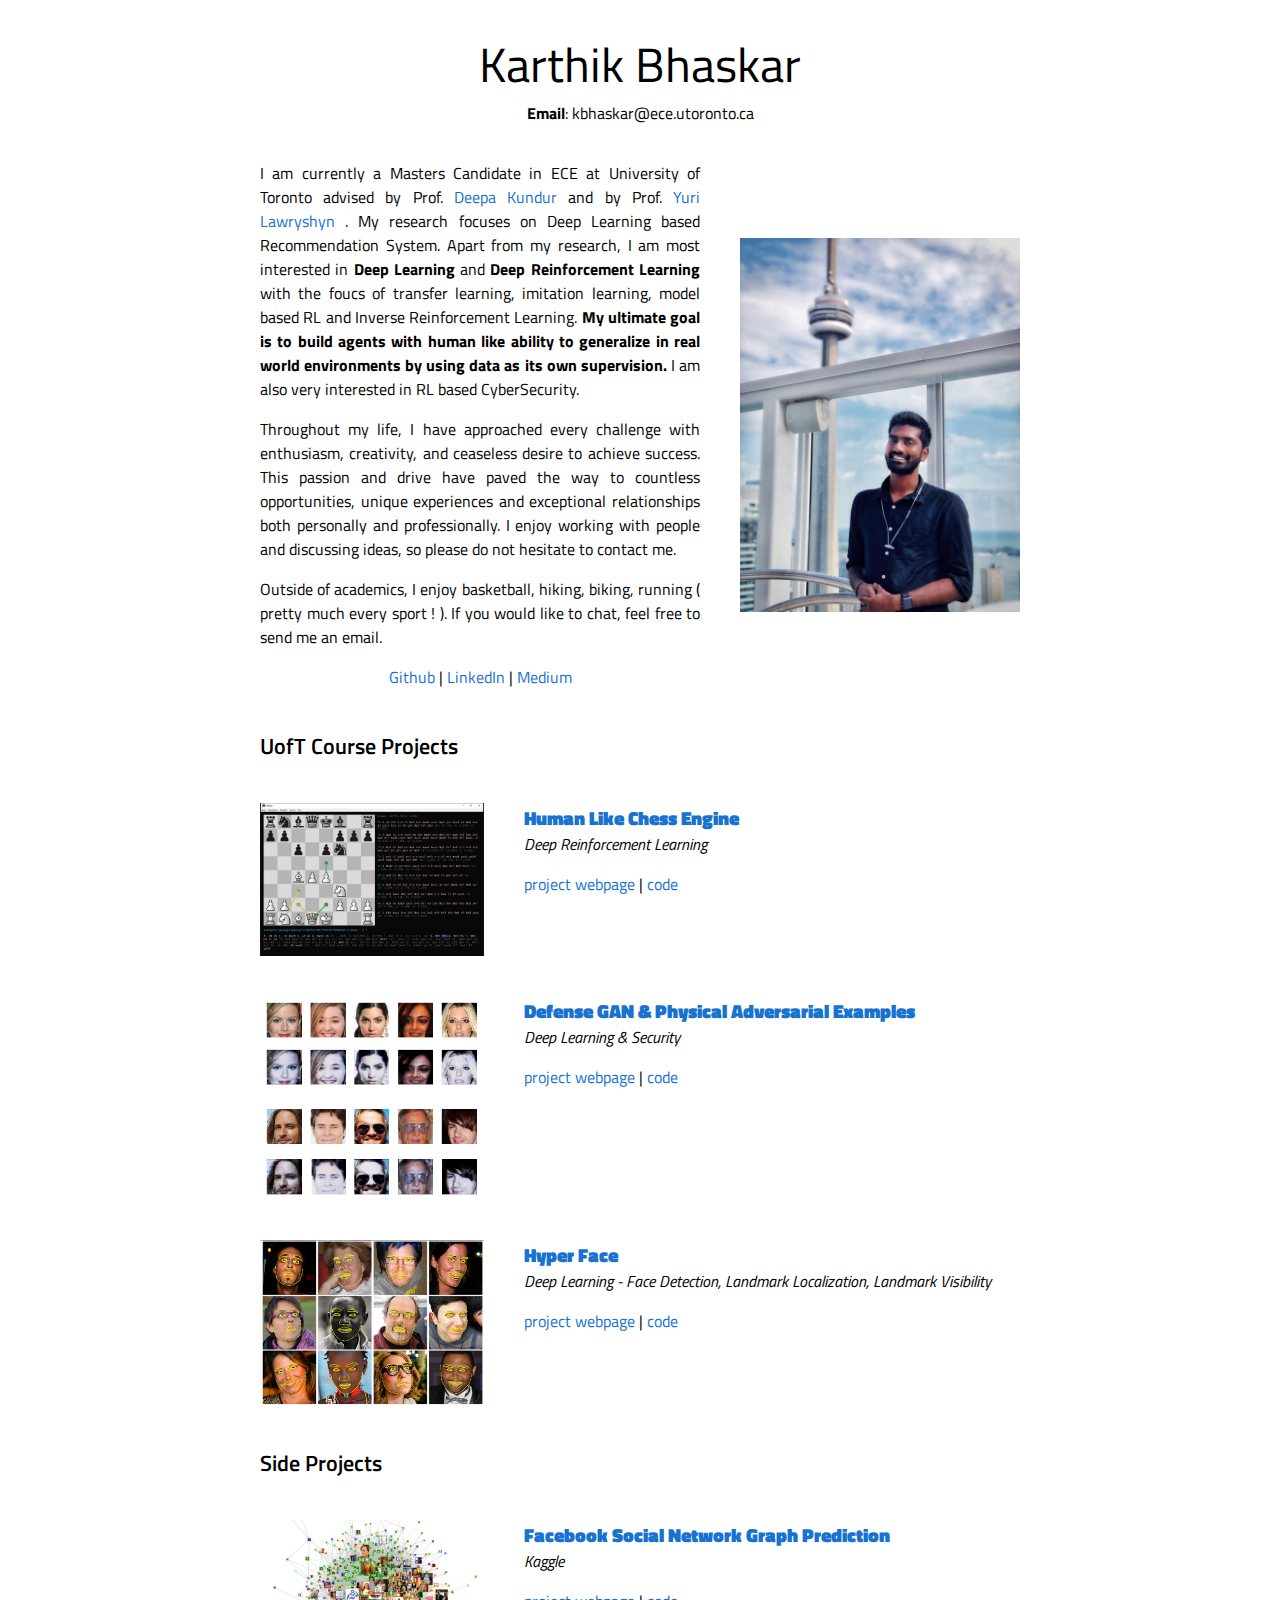
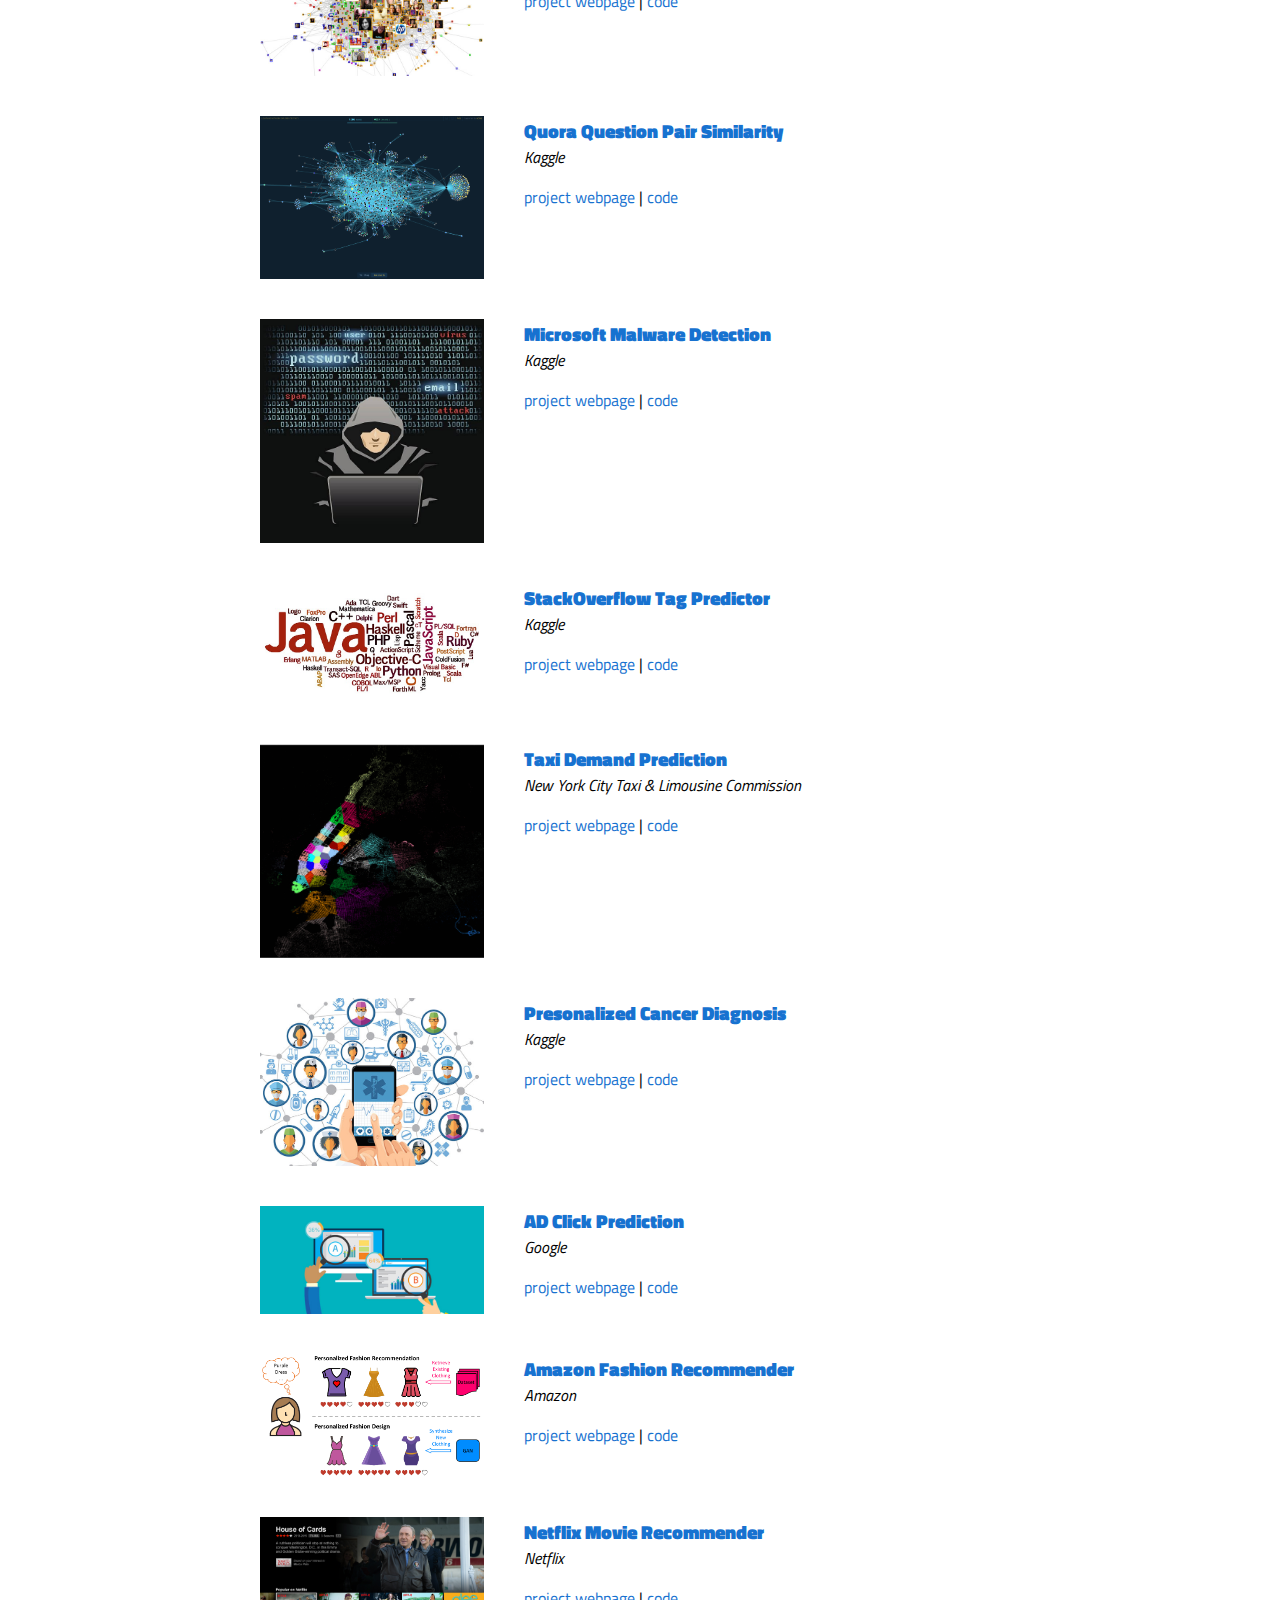
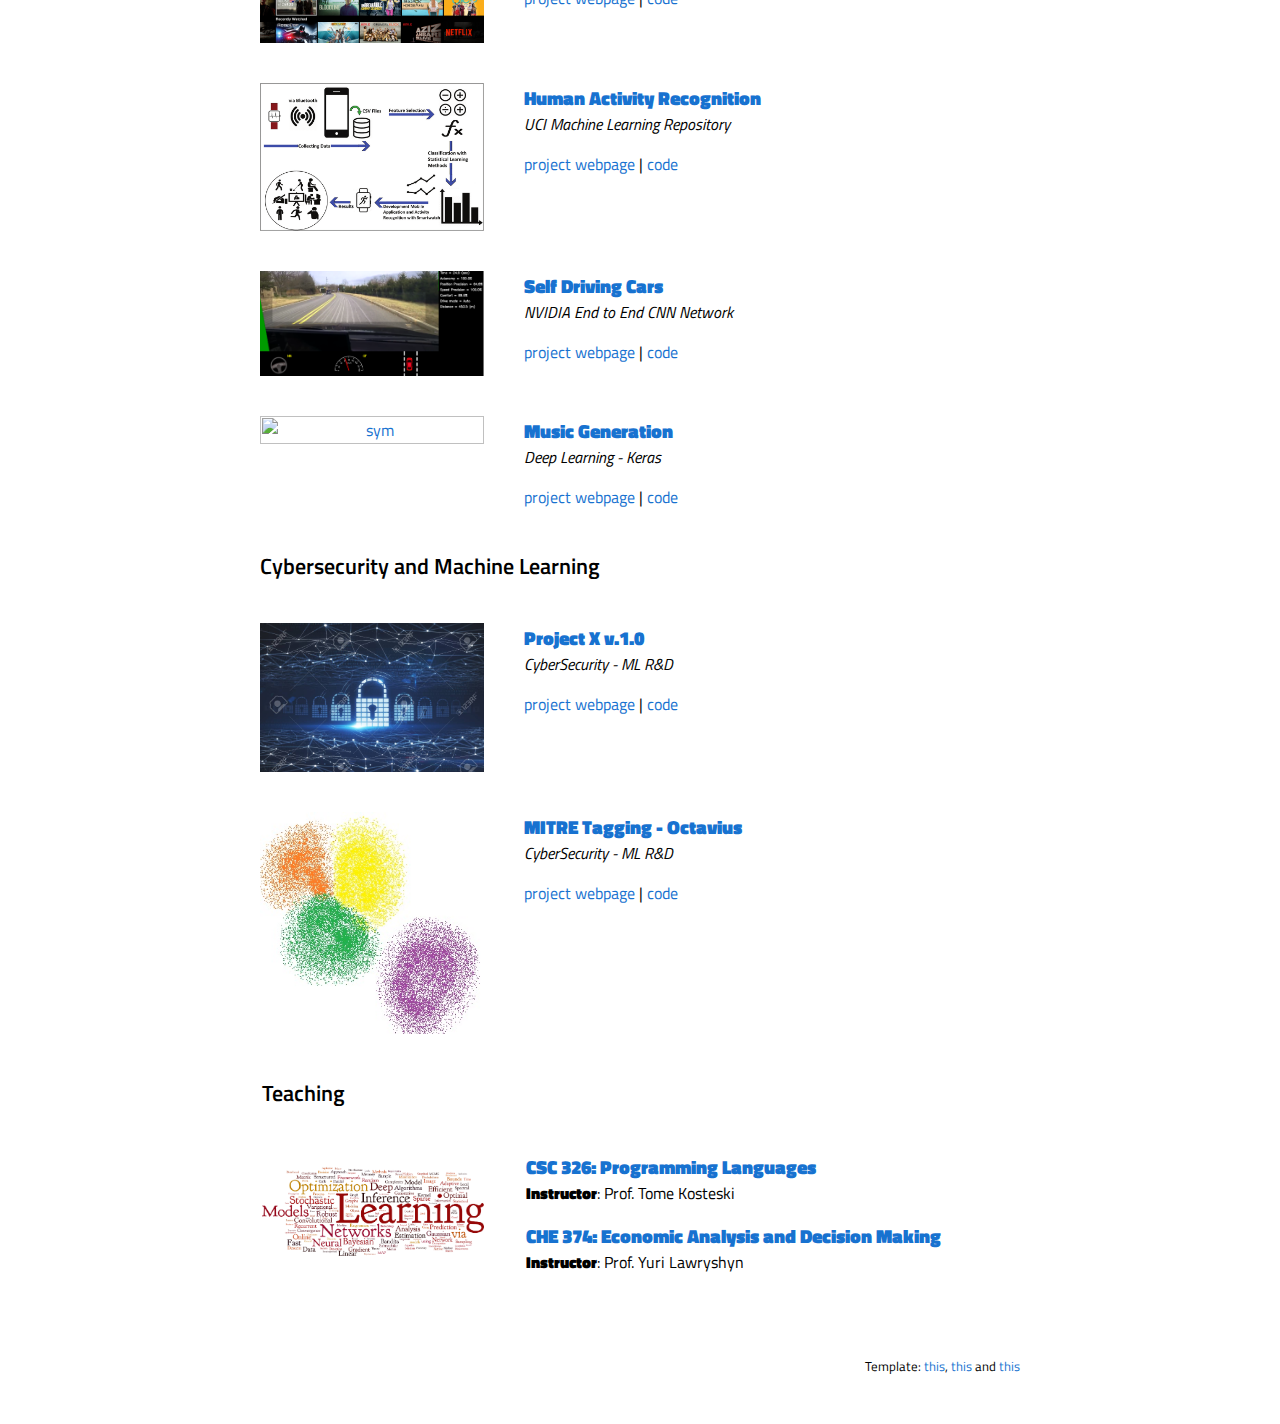
==== commit 9b534769: "modifiying typos" ====
--- a/index.html
+++ b/index.html
@@ -87,12 +87,12 @@
               
 
             <p>
-                Throughout my life, I have approached every challenge with enthusiasm, creativity, and ceaseless desire to achieve success. This passion and drive have paved the way to countless opportunities, unique experiences and exceptional relationships both personally and professionally. I enjoy working with people and discussing ideas, so please do not hesistae to contact me.
+                Throughout my life, I have approached every challenge with enthusiasm, creativity, and ceaseless desire to achieve success. This passion and drive have paved the way to countless opportunities, unique experiences and exceptional relationships both personally and professionally. I enjoy working with people and discussing ideas, so please do not hesitate to contact me.
 
             </p>
 
             <p>
-                Outside of academic stuff, I enjoy basketball, hiking, trekking, biking, running ( pretty much every sport ! ). If you want to chat, feel free to send me an email.
+                Outside of academics, I enjoy basketball, hiking, biking, running ( pretty much every sport ! ). If you would like to chat, feel free to send me an email.
             </p>
 
     <p align=center>
@@ -430,6 +430,28 @@
       <a href="https://github.com/karthikraja95/self_driving_cars">project webpage</a> |
       
       <a href="https://github.com/karthikraja95/self_driving_cars/blob/master/run_dataset.py">code</a>
+      <br>
+
+      
+
+      </div>
+    </td>
+  </tr>
+
+
+  <tr>
+    <td width="33%" valign="top" align="center"><a href="https://github.com/karthikraja95/Music_Generation"> <img src="images/side_projects/music.jpg" alt="sym" width="100%" style="border-style: none">  </a> 
+    <td width="67%" valign="top">
+      <p><a href="https://github.com/karthikraja95/Music_Generation" id="ICML19">
+      <!-- <img src="images/new.png" alt="[NEW]" width="6%" style="border-style: none"> -->
+      <heading>Music Generation</heading></a><br>
+      <em>Deep Learning - Keras</em><br>
+      </p>
+
+      <div class="paper" id="icml19">
+      <a href="https://github.com/karthikraja95/Music_Generation">project webpage</a> |
+      
+      <a href="https://github.com/karthikraja95/Music_Generation/blob/master/model.py">code</a>
       <br>
 
       
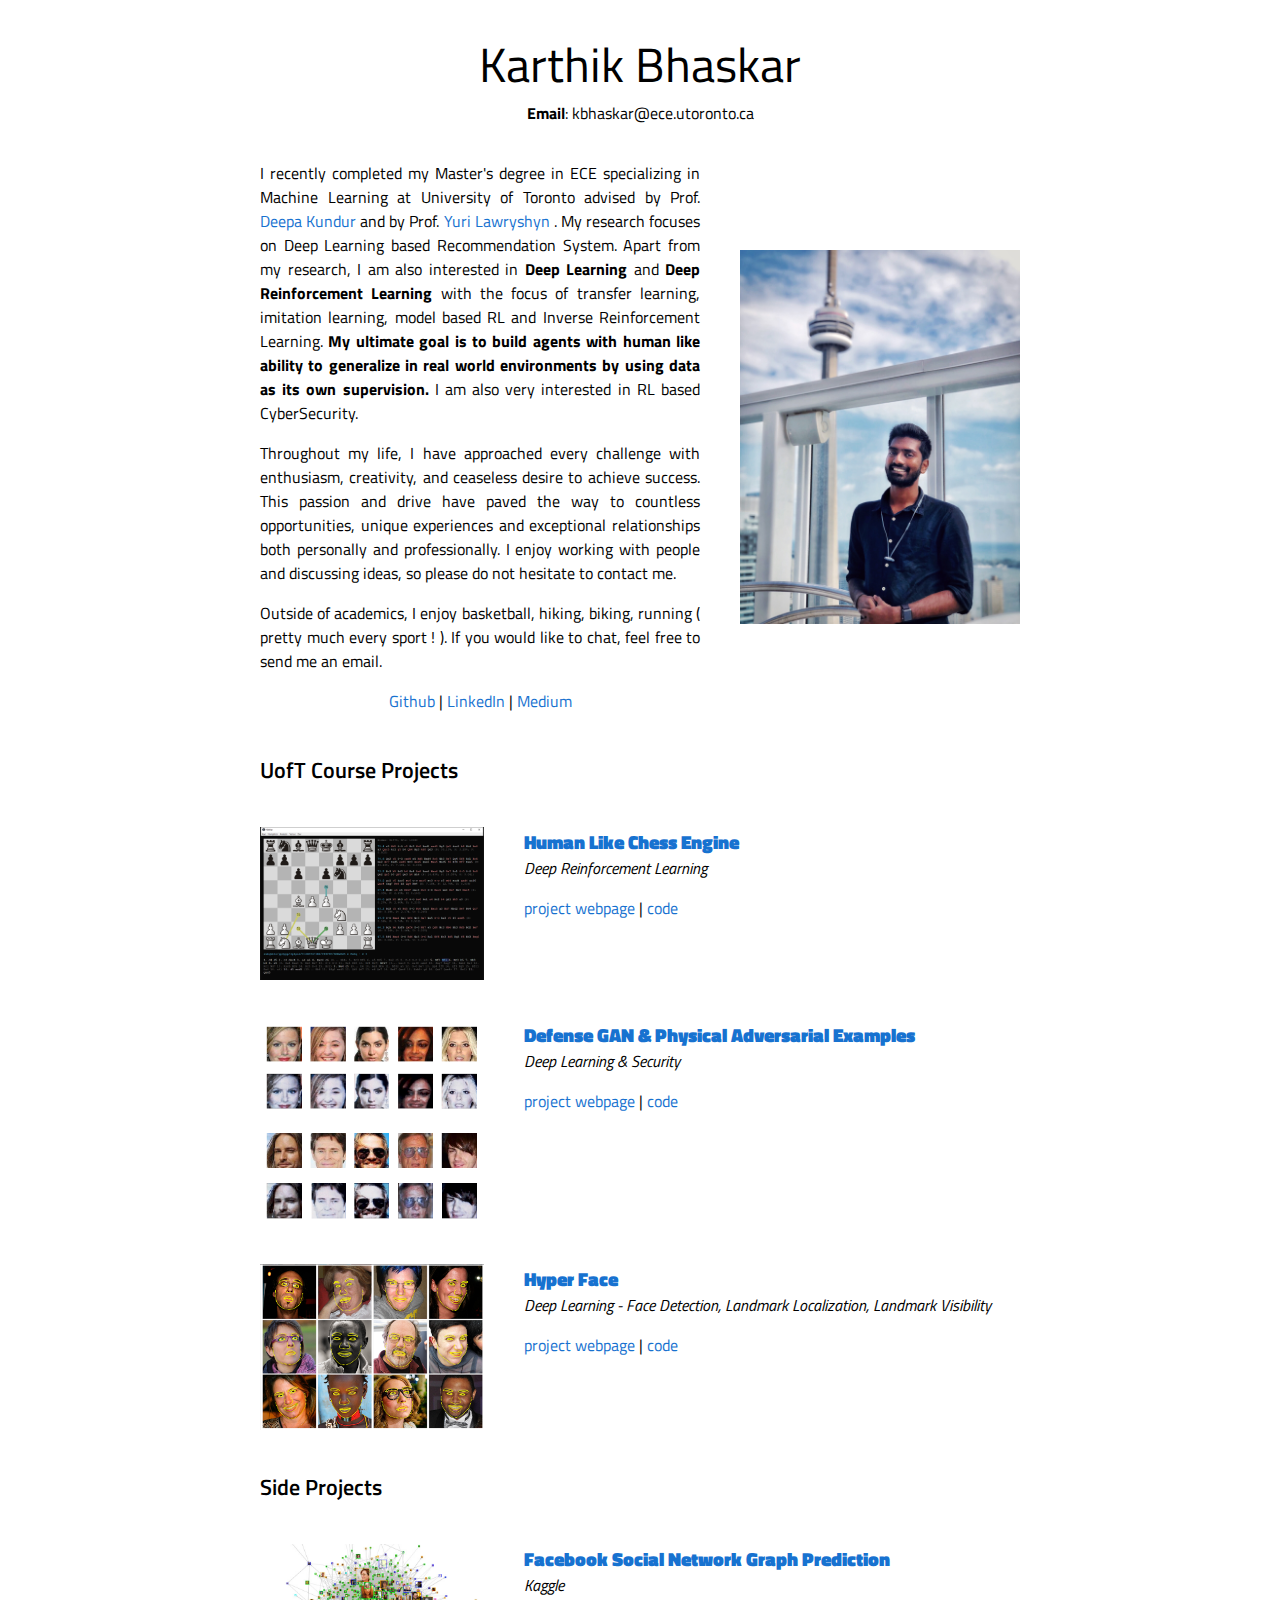
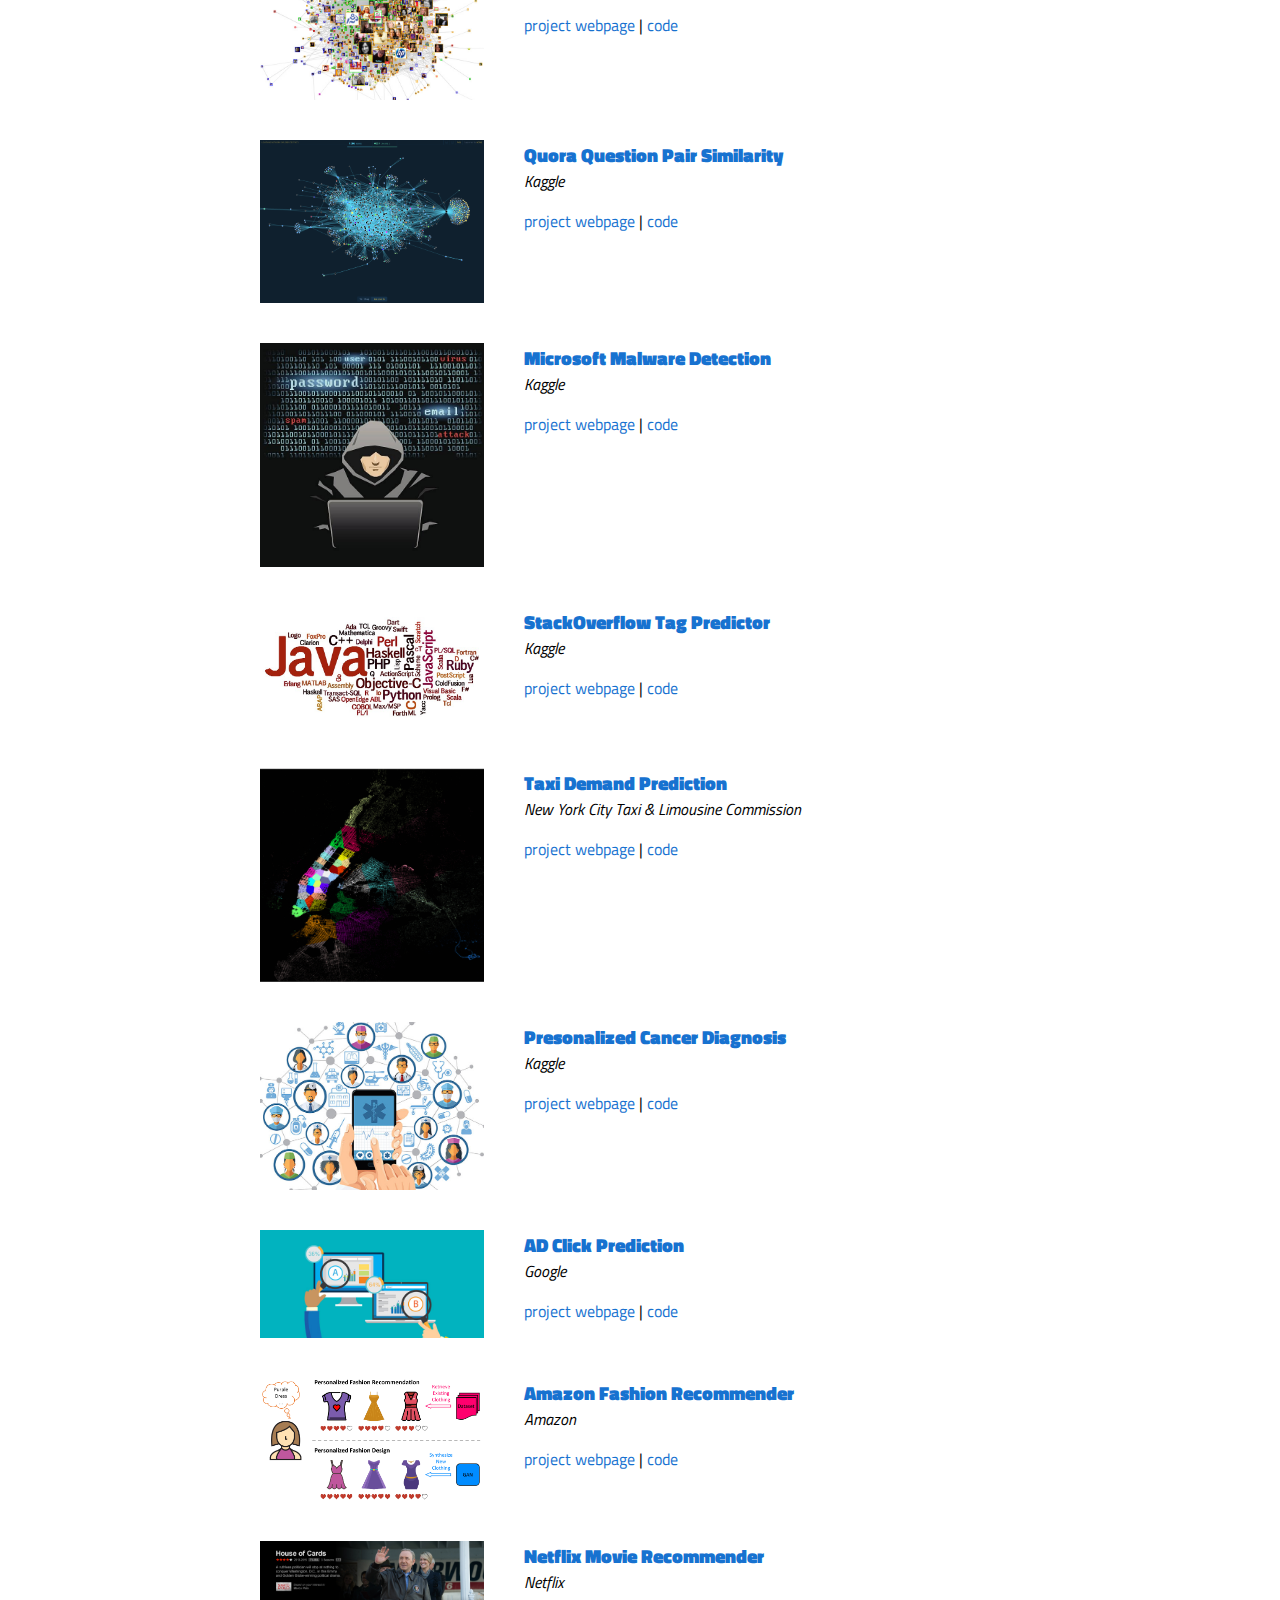
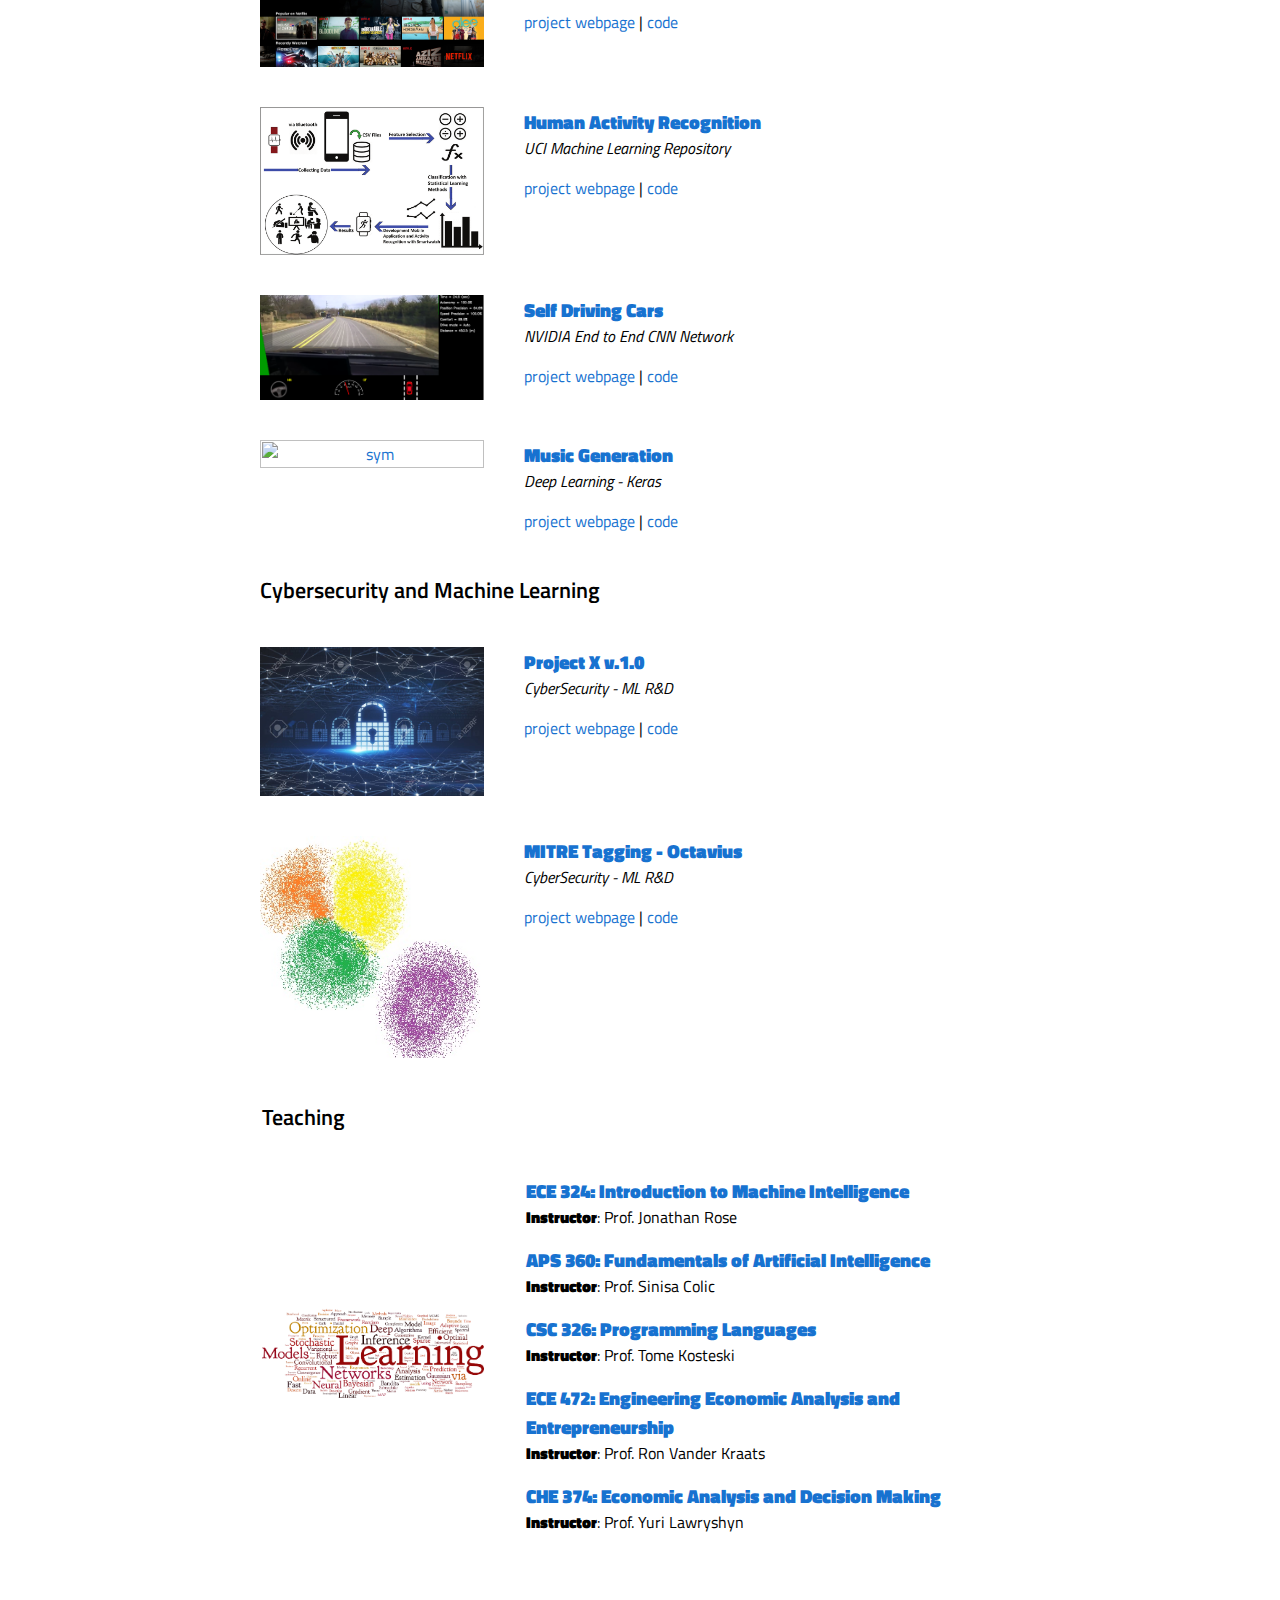
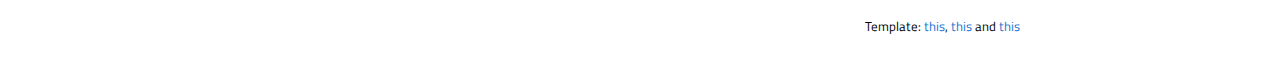
==== commit 38807a4e: "Modfied About and Teaching Part" ====
--- a/index.html
+++ b/index.html
@@ -79,7 +79,7 @@
     <td width="60%" valign="middle" align="justify">
     
             <p>
-                 I am currently a Masters Candidate in ECE at University of Toronto advised by Prof. <a href="https://www.comm.utoronto.ca/~dkundur/">Deepa Kundur</a> and by Prof. <a href="http://www.labs.chem-eng.utoronto.ca/lawryshyn/">Yuri Lawryshyn</a> . My research focuses on Deep Learning based Recommendation System. Apart from my research, I am most interested in <b>Deep Learning</b> and <b>Deep Reinforcement Learning</b> with the foucs of transfer learning, imitation learning, model based RL and Inverse Reinforcement Learning. <b> My ultimate goal is to build agents with human like ability to generalize in real world environments by using data as its own supervision.</b> I am also very interested in RL based CyberSecurity.
+                 I recently completed my Master's degree in ECE specializing  in  Machine Learning at University of Toronto advised by Prof. <a href="https://www.comm.utoronto.ca/~dkundur/">Deepa Kundur</a> and by Prof. <a href="http://www.labs.chem-eng.utoronto.ca/lawryshyn/">Yuri Lawryshyn</a> . My research focuses on Deep Learning based Recommendation System. Apart from my research, I am also interested in <b>Deep Learning</b> and <b>Deep Reinforcement Learning</b> with the focus of transfer learning, imitation learning, model based RL and Inverse Reinforcement Learning. <b> My ultimate goal is to build agents with human like ability to generalize in real world environments by using data as its own supervision.</b> I am also very interested in RL based CyberSecurity.
             </p>
 
             
@@ -525,10 +525,22 @@
   <tr>
     <td width="33%"><img src="images/teaching.jpg" alt="pacman" width="100%"></td>
     <td width="67%" valign="center">
+      <p>
+        <a href=""><heading>ECE 324: Introduction to Machine Intelligence </heading></a><br>
+        <strong>Instructor</strong>: Prof. Jonathan Rose <br>
+      </p>
+      <p>
+        <a href=""><heading>APS 360: Fundamentals  of Artificial Intelligence </heading></a><br>
+        <strong>Instructor</strong>: Prof. Sinisa Colic <br>
+      </p>
       <p>
         <a href=""><heading>CSC 326: Programming Languages </heading></a><br>
         <strong>Instructor</strong>: Prof. Tome Kosteski<br>
         <!-- Awarded the <a href="http://gsi.berkeley.edu/programs-services/award-programs/ogsi/">Outstanding GSI Award</a> -->
+      </p>
+      <p>
+        <a href=""><heading>ECE 472: Engineering Economic Analysis and Entrepreneurship </heading></a><br>
+        <strong>Instructor</strong>: Prof. Ron Vander Kraats <br>
       </p>
       <p>
         <a href=""><heading>CHE 374: Economic Analysis and Decision Making</heading></a><br>
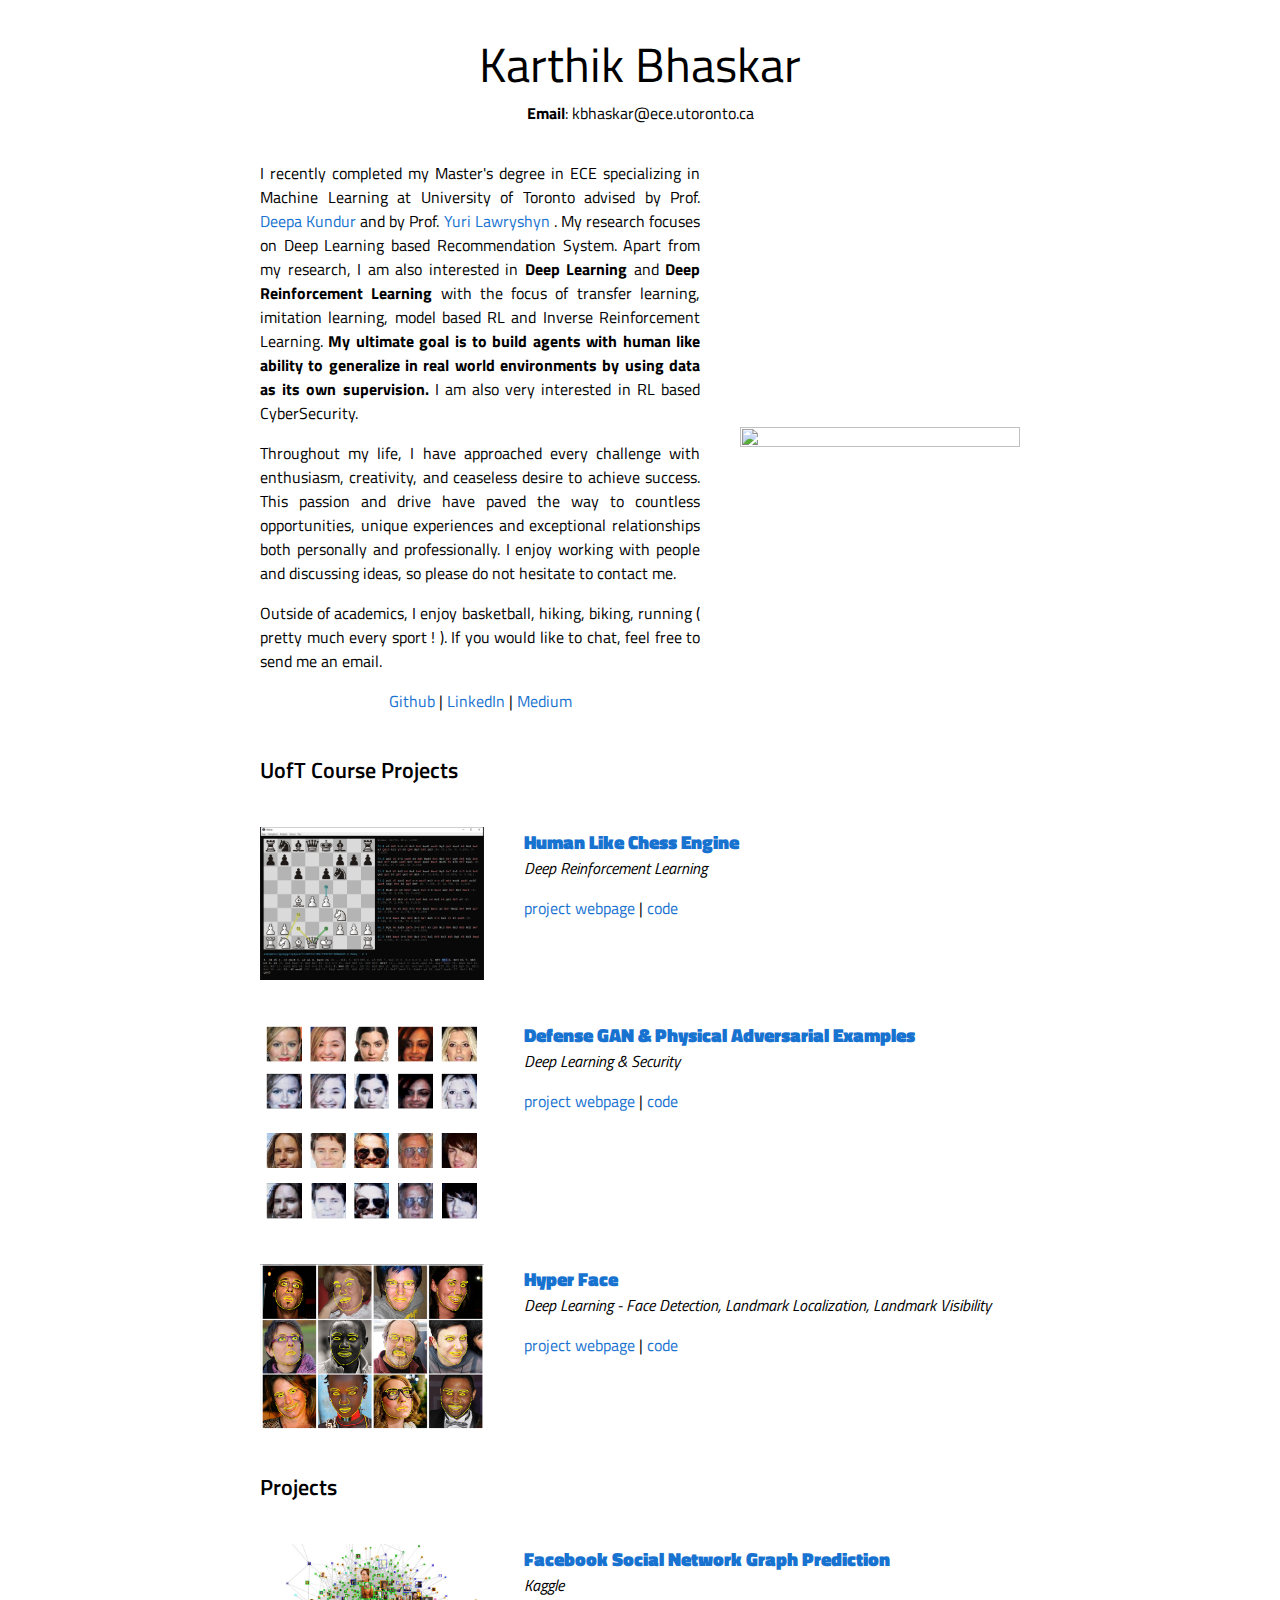
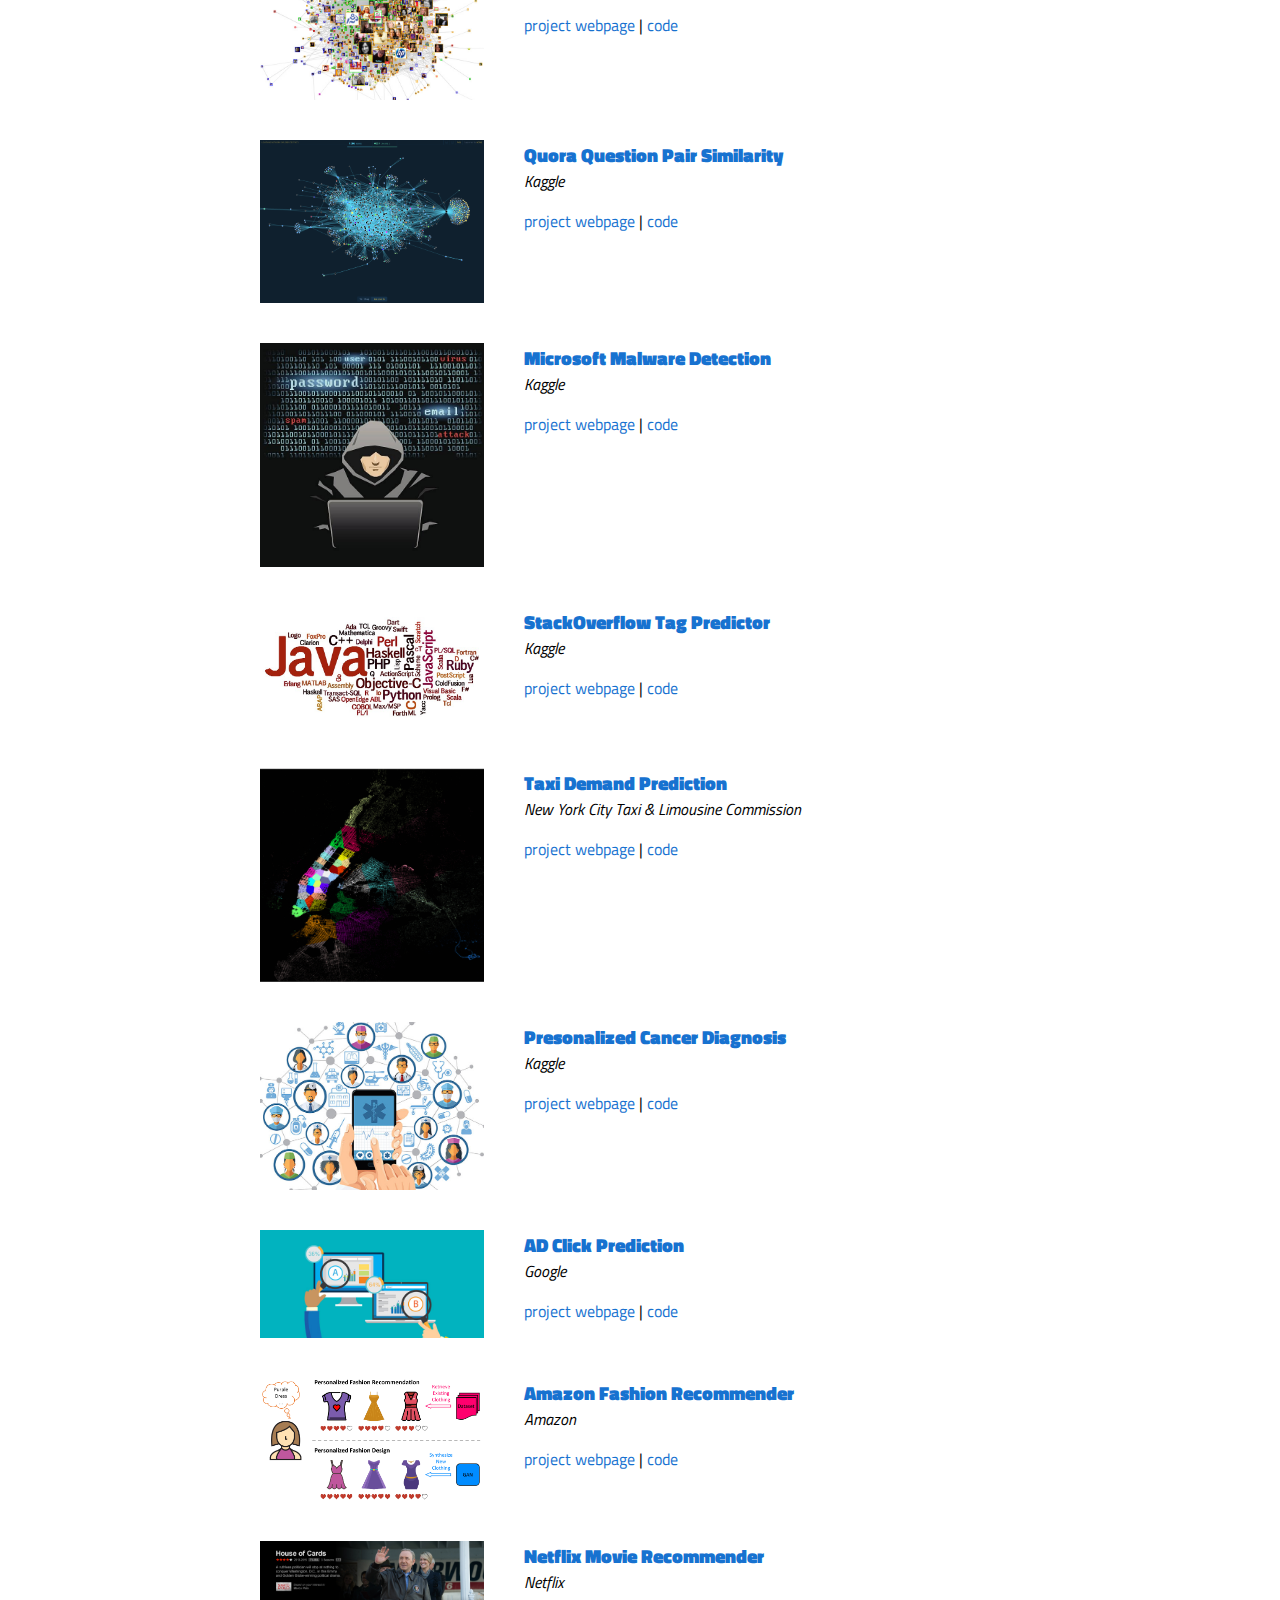
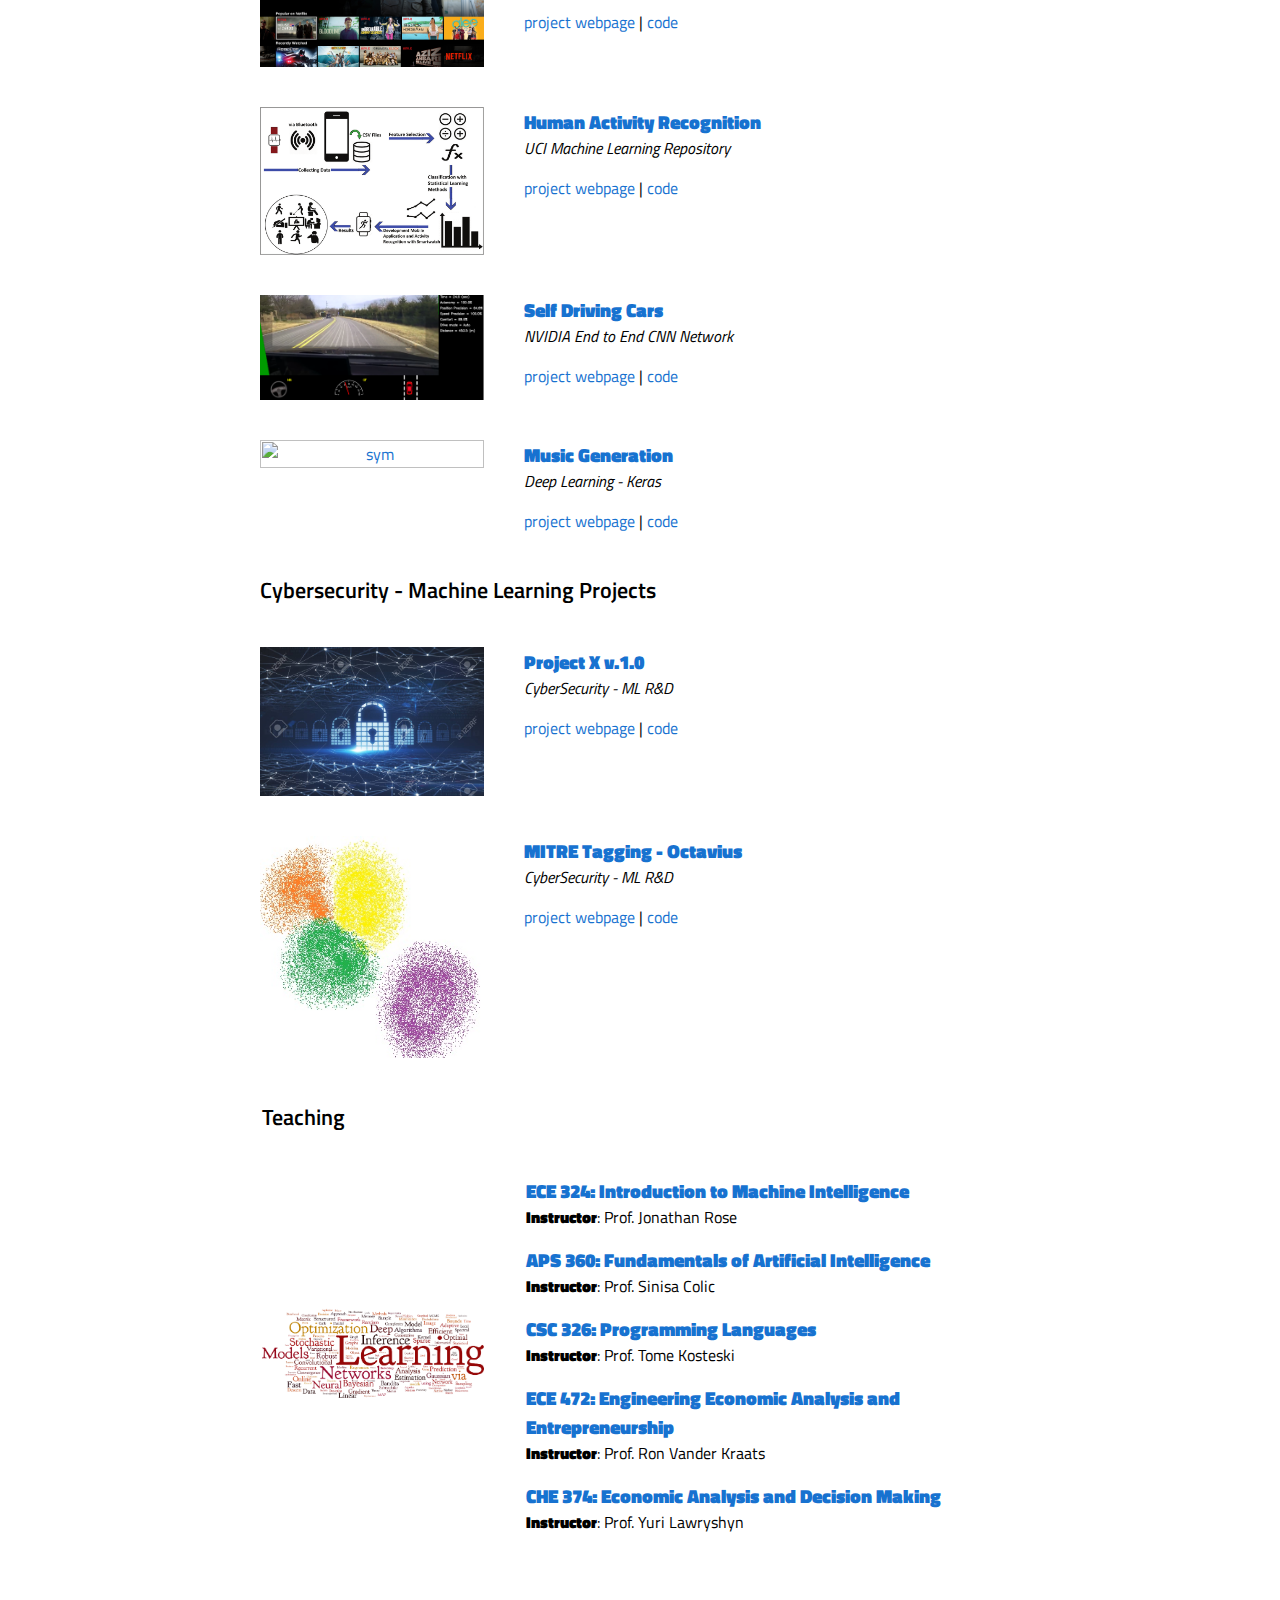
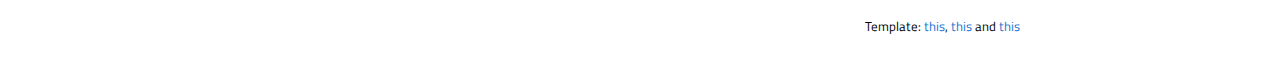
==== commit 1caac0b3: "Updated Website" ====
--- a/index.html
+++ b/index.html
@@ -101,7 +101,7 @@
     </td>
 
     <td width="40%">
-     <img src="images/karthik.jpeg"  width="100%" > 
+     <img src="images/kr.jpeg"  width="100%" > 
    </td>
   </tr>
 </table>
@@ -191,7 +191,7 @@
 
 
 <table width="100%" align="center" border="0" cellspacing="0" cellpadding="20">
-  <tr><td><sectionheading>Side Projects</sectionheading></td></tr>
+  <tr><td><sectionheading>Projects</sectionheading></td></tr>
 </table>
 <table width="100%" align="center" border="0" cellspacing="0" cellpadding="20">
 
@@ -466,7 +466,7 @@
 
 
 <table width="100%" align="center" border="0" cellspacing="0" cellpadding="20">
-  <tr><td><sectionheading>Cybersecurity and Machine Learning</sectionheading></td></tr>
+  <tr><td><sectionheading>Cybersecurity - Machine Learning Projects</sectionheading></td></tr>
 </table>
 <table width="100%" align="center" border="0" cellspacing="0" cellpadding="20">
 
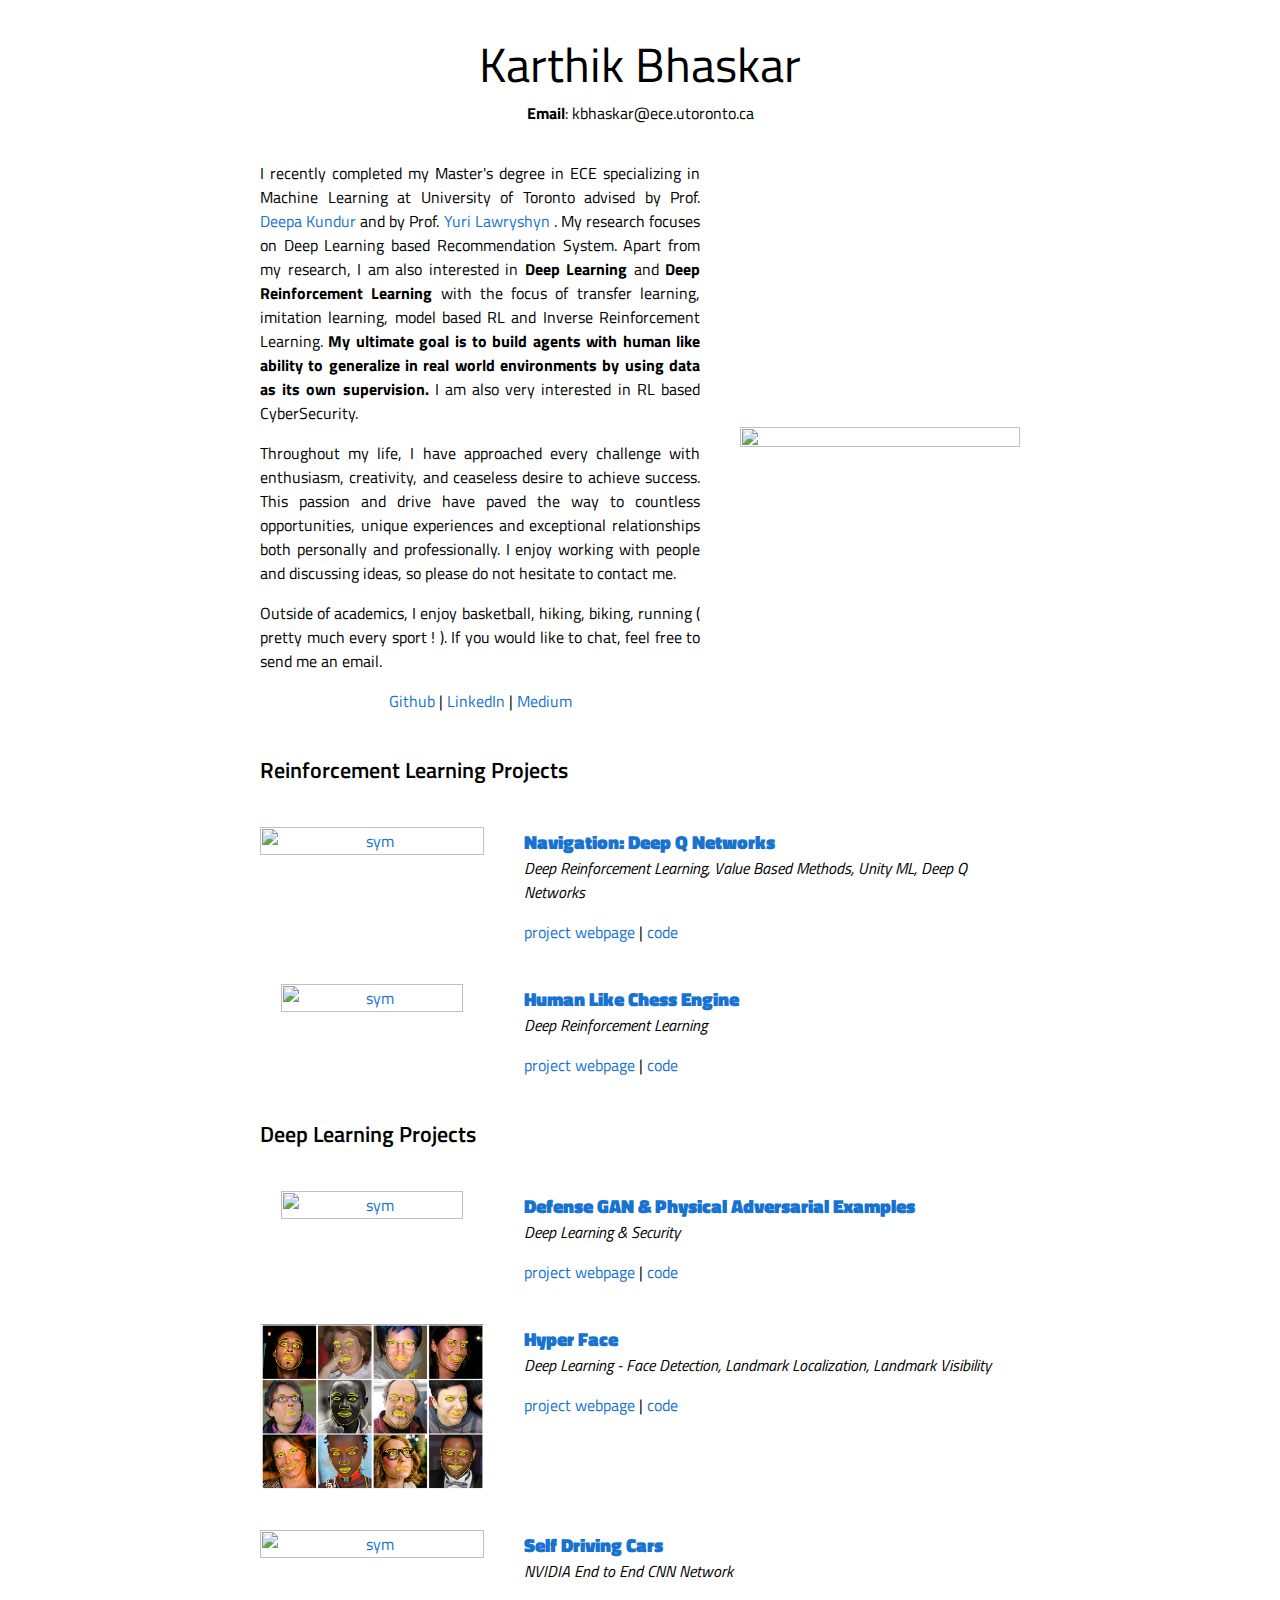
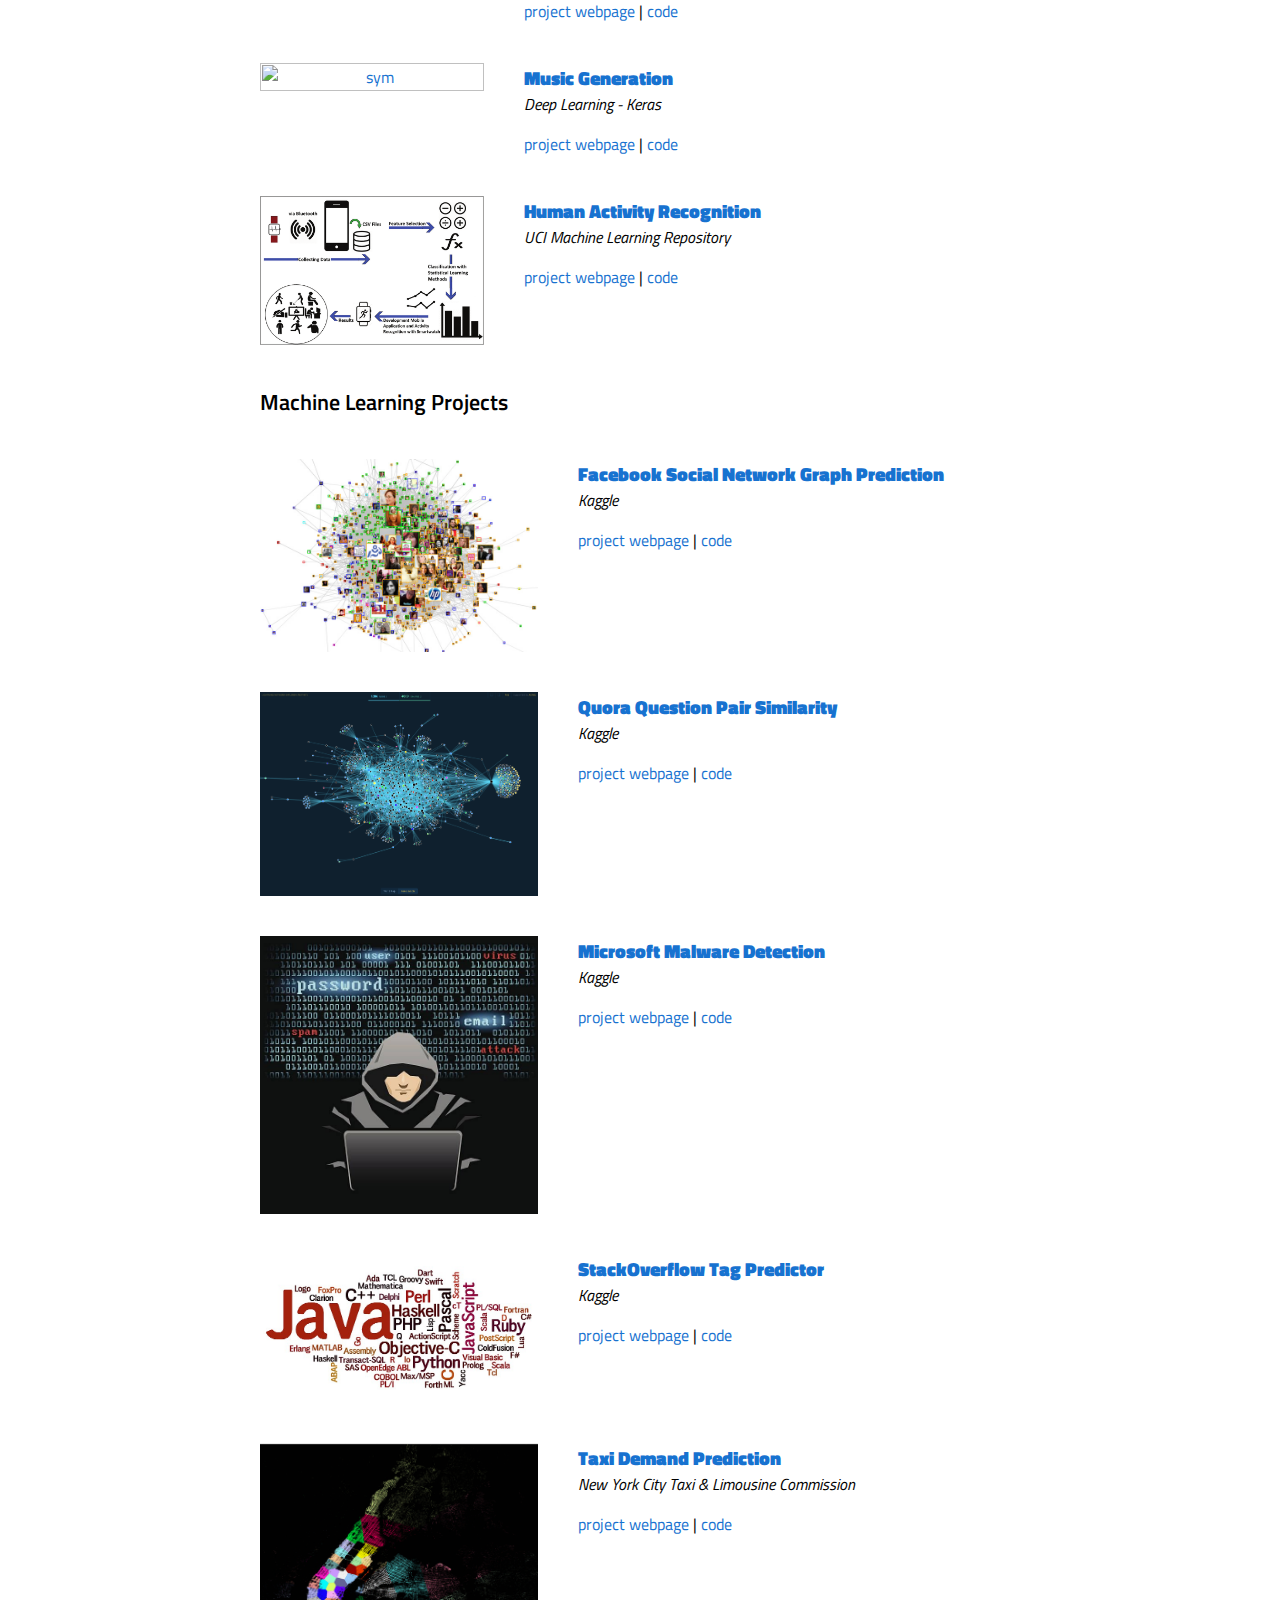
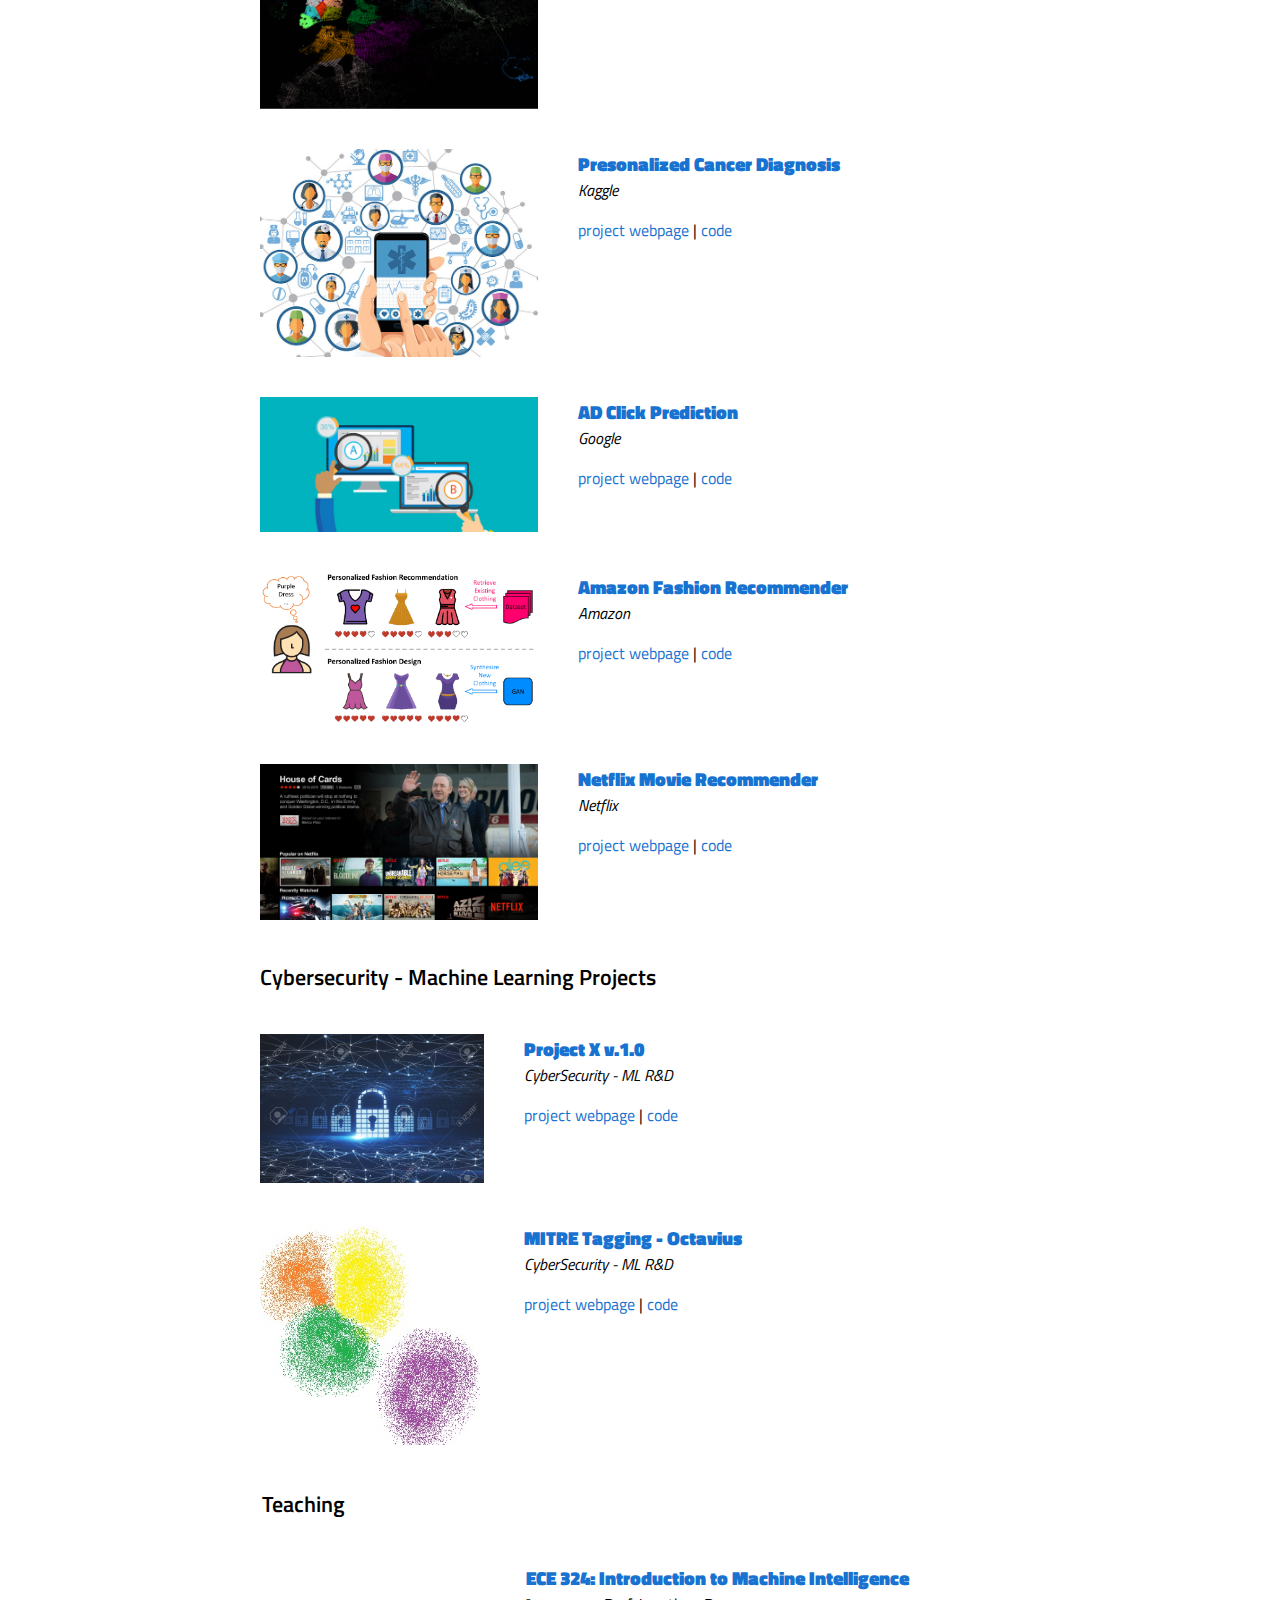
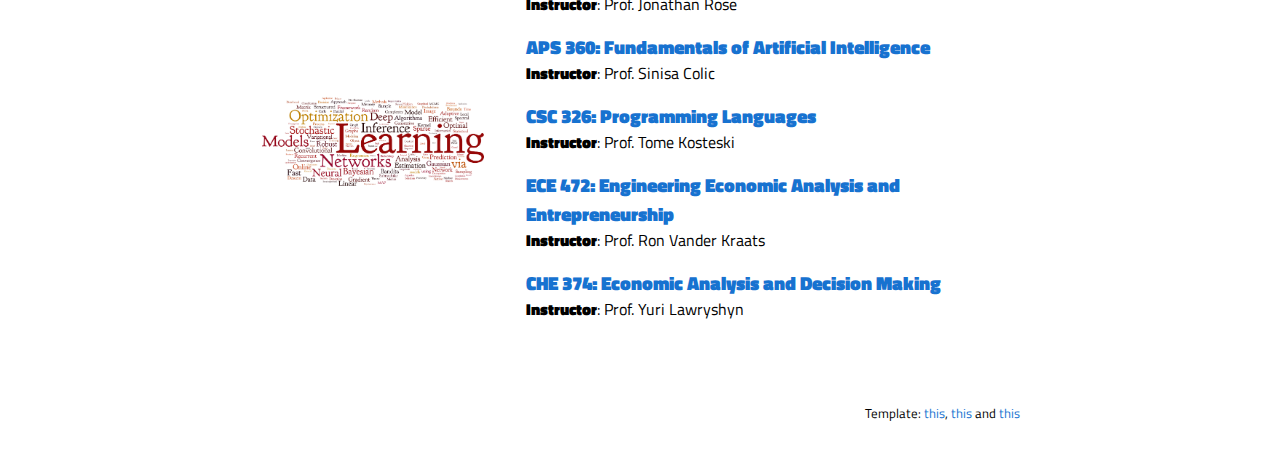
==== commit cb15de31: "Updated website with  new project and gifs" ====
--- a/index.html
+++ b/index.html
@@ -108,16 +108,35 @@
 
 
 
-
-
-<table width="100%" align="center" border="0" cellspacing="0" cellpadding="20">
-  <tr><td><sectionheading>UofT Course Projects</sectionheading></td></tr>
-</table>
-<table width="100%" align="center" border="0" cellspacing="0" cellpadding="20">
-
-
-  <tr>
-    <td width="33%" valign="top" align="center"><a href="https://github.com/karthikraja95/Human-Like-Chess-Engine"> <img src="images/uoft_course/human_like_chess.jpeg" alt="sym" width="100%" style="border-style: none">  </a> 
+<table width="100%" align="center" border="0" cellspacing="0" cellpadding="20">
+  <tr><td><sectionheading>Reinforcement Learning Projects</sectionheading></td></tr>
+</table>
+<table width="100%" align="center" border="0" cellspacing="0" cellpadding="20">
+
+
+<tr>
+    <td width="33%" valign="top" align="center"><a href="https://github.com/karthikraja95/Deep-Reinforcement-Learning-Navigation"> <img src="images/uoft_course/navigation.gif" alt="sym" width="100%" style="border-style: none">  </a> 
+    <td width="67%" valign="top">
+      <p><a href="https://github.com/karthikraja95/Deep-Reinforcement-Learning-Navigation" id="ICML19">
+      <!-- <img src="images/new.png" alt="[NEW]" width="6%" style="border-style: none"> -->
+      <heading>Navigation: Deep Q Networks</heading></a><br>
+      <em>Deep Reinforcement Learning, Value Based Methods, Unity ML, Deep Q Networks</em><br>
+      </p>
+
+      <div class="paper" id="icml19">
+      <a href="https://github.com/karthikraja95/Deep-Reinforcement-Learning-Navigation">project webpage</a> |
+      
+      <a href="https://github.com/karthikraja95/Deep-Reinforcement-Learning-Navigation/blob/master/Navigation.ipynb">code</a>
+      <br>
+
+      
+
+      </div>
+    </td>
+  </tr>
+
+  <tr>
+    <td width="33%" valign="top" align="center"><a href="https://github.com/karthikraja95/Human-Like-Chess-Engine"> <img src="images/uoft_course/chess.gif" alt="sym" width="90%" style="border-style: none">  </a> 
     <td width="67%" valign="top">
       <p><a href="https://github.com/karthikraja95/Human-Like-Chess-Engine" id="ICML19">
       <!-- <img src="images/new.png" alt="[NEW]" width="6%" style="border-style: none"> -->
@@ -138,8 +157,28 @@
   </tr>
 
 
+
+
+
+
+
+
+</table>
+
+
+
+
+<table width="100%" align="center" border="0" cellspacing="0" cellpadding="20">
+  <tr><td><sectionheading>Deep Learning Projects</sectionheading></td></tr>
+</table>
+<table width="100%" align="center" border="0" cellspacing="0" cellpadding="20">
+
+
+  
+
+
 <tr>
-    <td width="33%" valign="top" align="center"><a href="https://github.com/karthikraja95/Tranferability_of_DEFENSE-GAN_to_Physical_Adversarial_Examples"> <img src="images/uoft_course/defense_gan.png" alt="sym" width="100%" style="border-style: none">  </a> 
+    <td width="33%" valign="top" align="center"><a href="https://github.com/karthikraja95/Tranferability_of_DEFENSE-GAN_to_Physical_Adversarial_Examples"> <img src="images/uoft_course/defense_gan.gif" alt="sym" width="90%" style="border-style: none">  </a> 
     <td width="67%" valign="top">
       <p><a href="https://github.com/karthikraja95/Tranferability_of_DEFENSE-GAN_to_Physical_Adversarial_Examples" id="ICML19">
       <!-- <img src="images/new.png" alt="[NEW]" width="6%" style="border-style: none"> -->
@@ -181,17 +220,77 @@
     </td>
   </tr>
 
-
-
-
-
-
-</table>
-
-
-
-<table width="100%" align="center" border="0" cellspacing="0" cellpadding="20">
-  <tr><td><sectionheading>Projects</sectionheading></td></tr>
+    <tr>
+    <td width="33%" valign="top" align="center"><a href="https://github.com/karthikraja95/self_driving_cars"> <img src="images/side_projects/tesla.gif" alt="sym" width="100%" style="border-style: none">  </a> 
+    <td width="67%" valign="top">
+      <p><a href="https://github.com/karthikraja95/self_driving_cars" id="ICML19">
+      <!-- <img src="images/new.png" alt="[NEW]" width="6%" style="border-style: none"> -->
+      <heading>Self Driving Cars</heading></a><br>
+      <em>NVIDIA End to End CNN Network</em><br>
+      </p>
+
+      <div class="paper" id="icml19">
+      <a href="https://github.com/karthikraja95/self_driving_cars">project webpage</a> |
+      
+      <a href="https://github.com/karthikraja95/self_driving_cars/blob/master/run_dataset.py">code</a>
+      <br>
+
+      
+
+      </div>
+    </td>
+  </tr>
+
+
+  <tr>
+    <td width="33%" valign="top" align="center"><a href="https://github.com/karthikraja95/Music_Generation"> <img src="images/side_projects/music.jpg" alt="sym" width="100%" style="border-style: none">  </a> 
+    <td width="67%" valign="top">
+      <p><a href="https://github.com/karthikraja95/Music_Generation" id="ICML19">
+      <!-- <img src="images/new.png" alt="[NEW]" width="6%" style="border-style: none"> -->
+      <heading>Music Generation</heading></a><br>
+      <em>Deep Learning - Keras</em><br>
+      </p>
+
+      <div class="paper" id="icml19">
+      <a href="https://github.com/karthikraja95/Music_Generation">project webpage</a> |
+      
+      <a href="https://github.com/karthikraja95/Music_Generation/blob/master/model.py">code</a>
+      <br>
+
+      
+
+      </div>
+    </td>
+  </tr>
+
+  <tr>
+    <td width="33%" valign="top" align="center"><a href="https://github.com/karthikraja95/HumanActivityRecognition"> <img src="images/side_projects/activity.jpg" alt="sym" width="100%" style="border-style: none">  </a> 
+    <td width="67%" valign="top">
+      <p><a href="https://github.com/karthikraja95/HumanActivityRecognition" id="ICML19">
+      <!-- <img src="images/new.png" alt="[NEW]" width="6%" style="border-style: none"> -->
+      <heading>Human Activity Recognition</heading></a><br>
+      <em>UCI Machine Learning Repository</em><br>
+      </p>
+
+      <div class="paper" id="icml19">
+      <a href="https://github.com/karthikraja95/HumanActivityRecognition">project webpage</a> |
+      
+      <a href="https://github.com/karthikraja95/HumanActivityRecognition/blob/master/HAR_PREDICTION_MODELS.ipynb">code</a>
+      <br>
+
+      
+
+      </div>
+    </td>
+  </tr>
+
+
+</table>
+
+
+
+<table width="100%" align="center" border="0" cellspacing="0" cellpadding="20">
+  <tr><td><sectionheading> Machine Learning Projects</sectionheading></td></tr>
 </table>
 <table width="100%" align="center" border="0" cellspacing="0" cellpadding="20">
 
@@ -395,70 +494,10 @@
   </tr>
 
 
-  <tr>
-    <td width="33%" valign="top" align="center"><a href="https://github.com/karthikraja95/HumanActivityRecognition"> <img src="images/side_projects/activity.jpg" alt="sym" width="100%" style="border-style: none">  </a> 
-    <td width="67%" valign="top">
-      <p><a href="https://github.com/karthikraja95/HumanActivityRecognition" id="ICML19">
-      <!-- <img src="images/new.png" alt="[NEW]" width="6%" style="border-style: none"> -->
-      <heading>Human Activity Recognition</heading></a><br>
-      <em>UCI Machine Learning Repository</em><br>
-      </p>
-
-      <div class="paper" id="icml19">
-      <a href="https://github.com/karthikraja95/HumanActivityRecognition">project webpage</a> |
-      
-      <a href="https://github.com/karthikraja95/HumanActivityRecognition/blob/master/HAR_PREDICTION_MODELS.ipynb">code</a>
-      <br>
-
-      
-
-      </div>
-    </td>
-  </tr>
-
-
-  <tr>
-    <td width="33%" valign="top" align="center"><a href="https://github.com/karthikraja95/self_driving_cars"> <img src="images/side_projects/self_driving.jpg" alt="sym" width="100%" style="border-style: none">  </a> 
-    <td width="67%" valign="top">
-      <p><a href="https://github.com/karthikraja95/self_driving_cars" id="ICML19">
-      <!-- <img src="images/new.png" alt="[NEW]" width="6%" style="border-style: none"> -->
-      <heading>Self Driving Cars</heading></a><br>
-      <em>NVIDIA End to End CNN Network</em><br>
-      </p>
-
-      <div class="paper" id="icml19">
-      <a href="https://github.com/karthikraja95/self_driving_cars">project webpage</a> |
-      
-      <a href="https://github.com/karthikraja95/self_driving_cars/blob/master/run_dataset.py">code</a>
-      <br>
-
-      
-
-      </div>
-    </td>
-  </tr>
-
-
-  <tr>
-    <td width="33%" valign="top" align="center"><a href="https://github.com/karthikraja95/Music_Generation"> <img src="images/side_projects/music.jpg" alt="sym" width="100%" style="border-style: none">  </a> 
-    <td width="67%" valign="top">
-      <p><a href="https://github.com/karthikraja95/Music_Generation" id="ICML19">
-      <!-- <img src="images/new.png" alt="[NEW]" width="6%" style="border-style: none"> -->
-      <heading>Music Generation</heading></a><br>
-      <em>Deep Learning - Keras</em><br>
-      </p>
-
-      <div class="paper" id="icml19">
-      <a href="https://github.com/karthikraja95/Music_Generation">project webpage</a> |
-      
-      <a href="https://github.com/karthikraja95/Music_Generation/blob/master/model.py">code</a>
-      <br>
-
-      
-
-      </div>
-    </td>
-  </tr>
+
+
+
+
   
 
 </table>
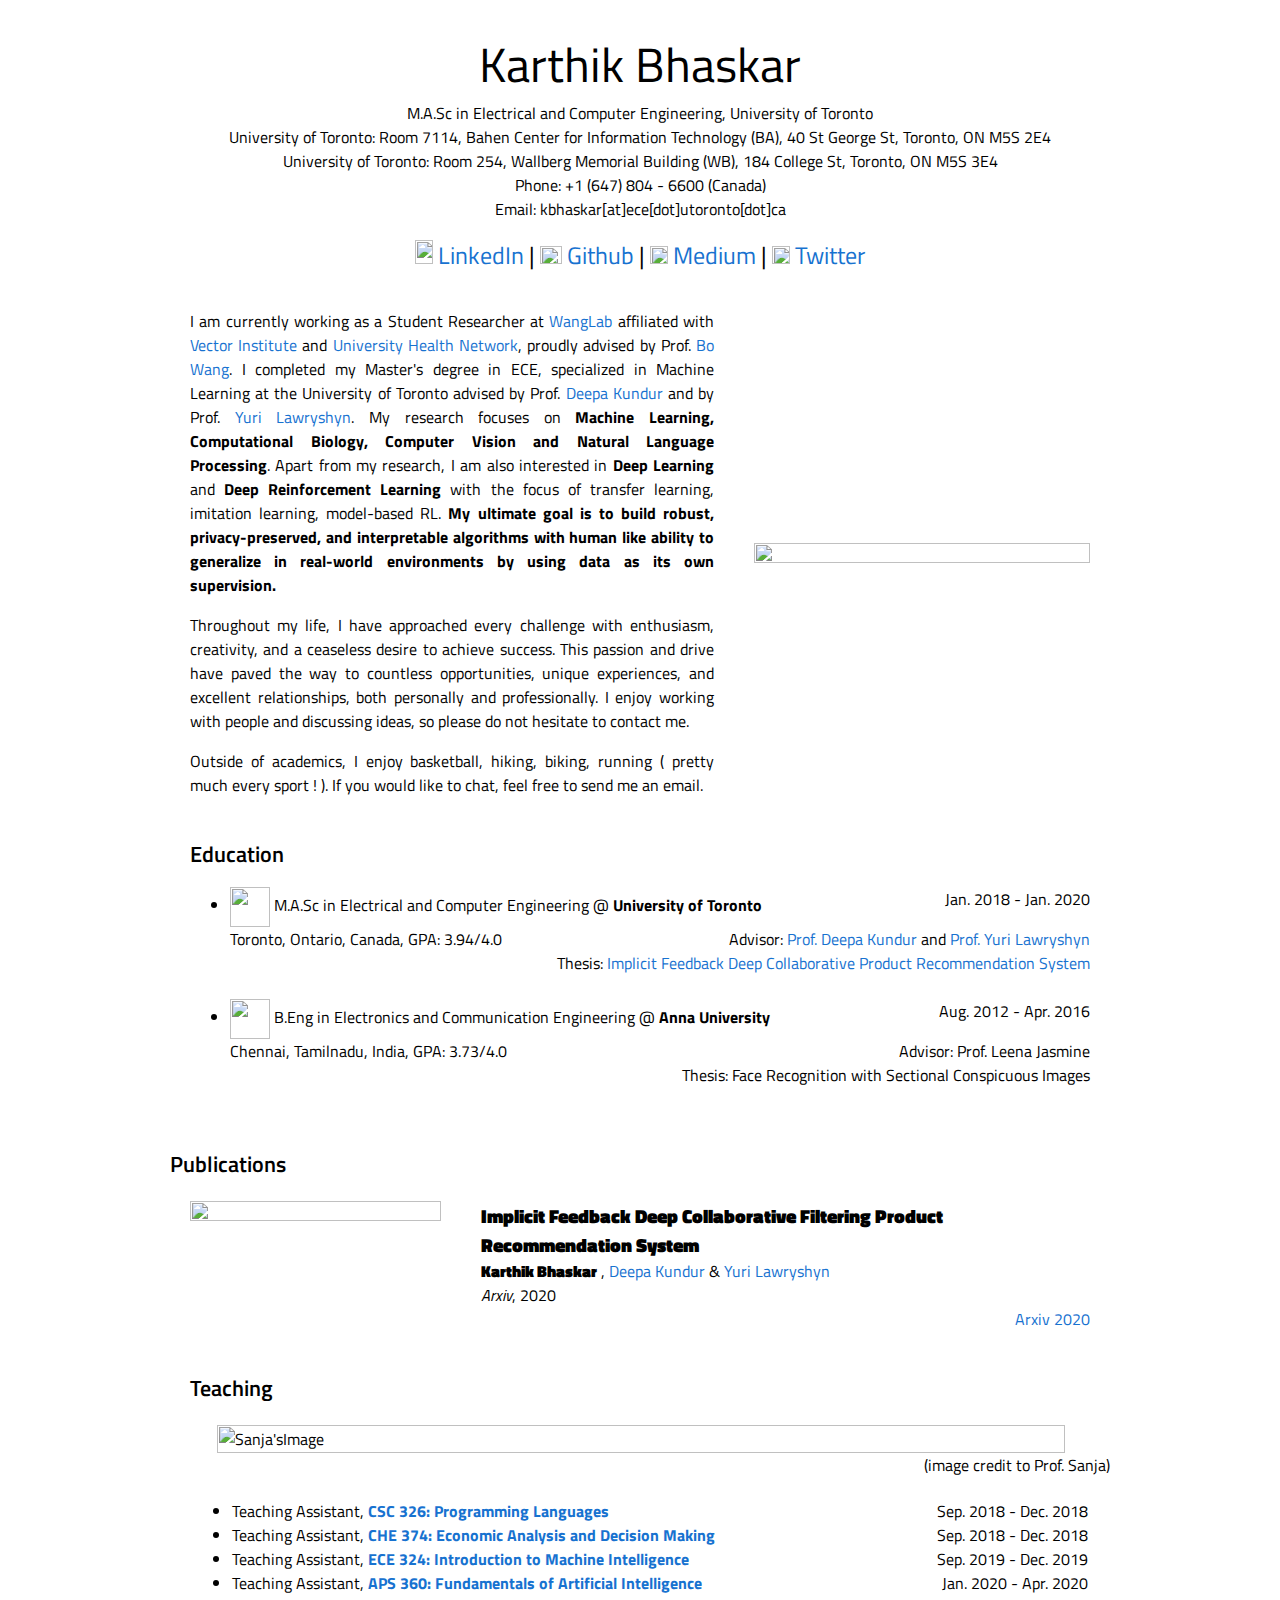
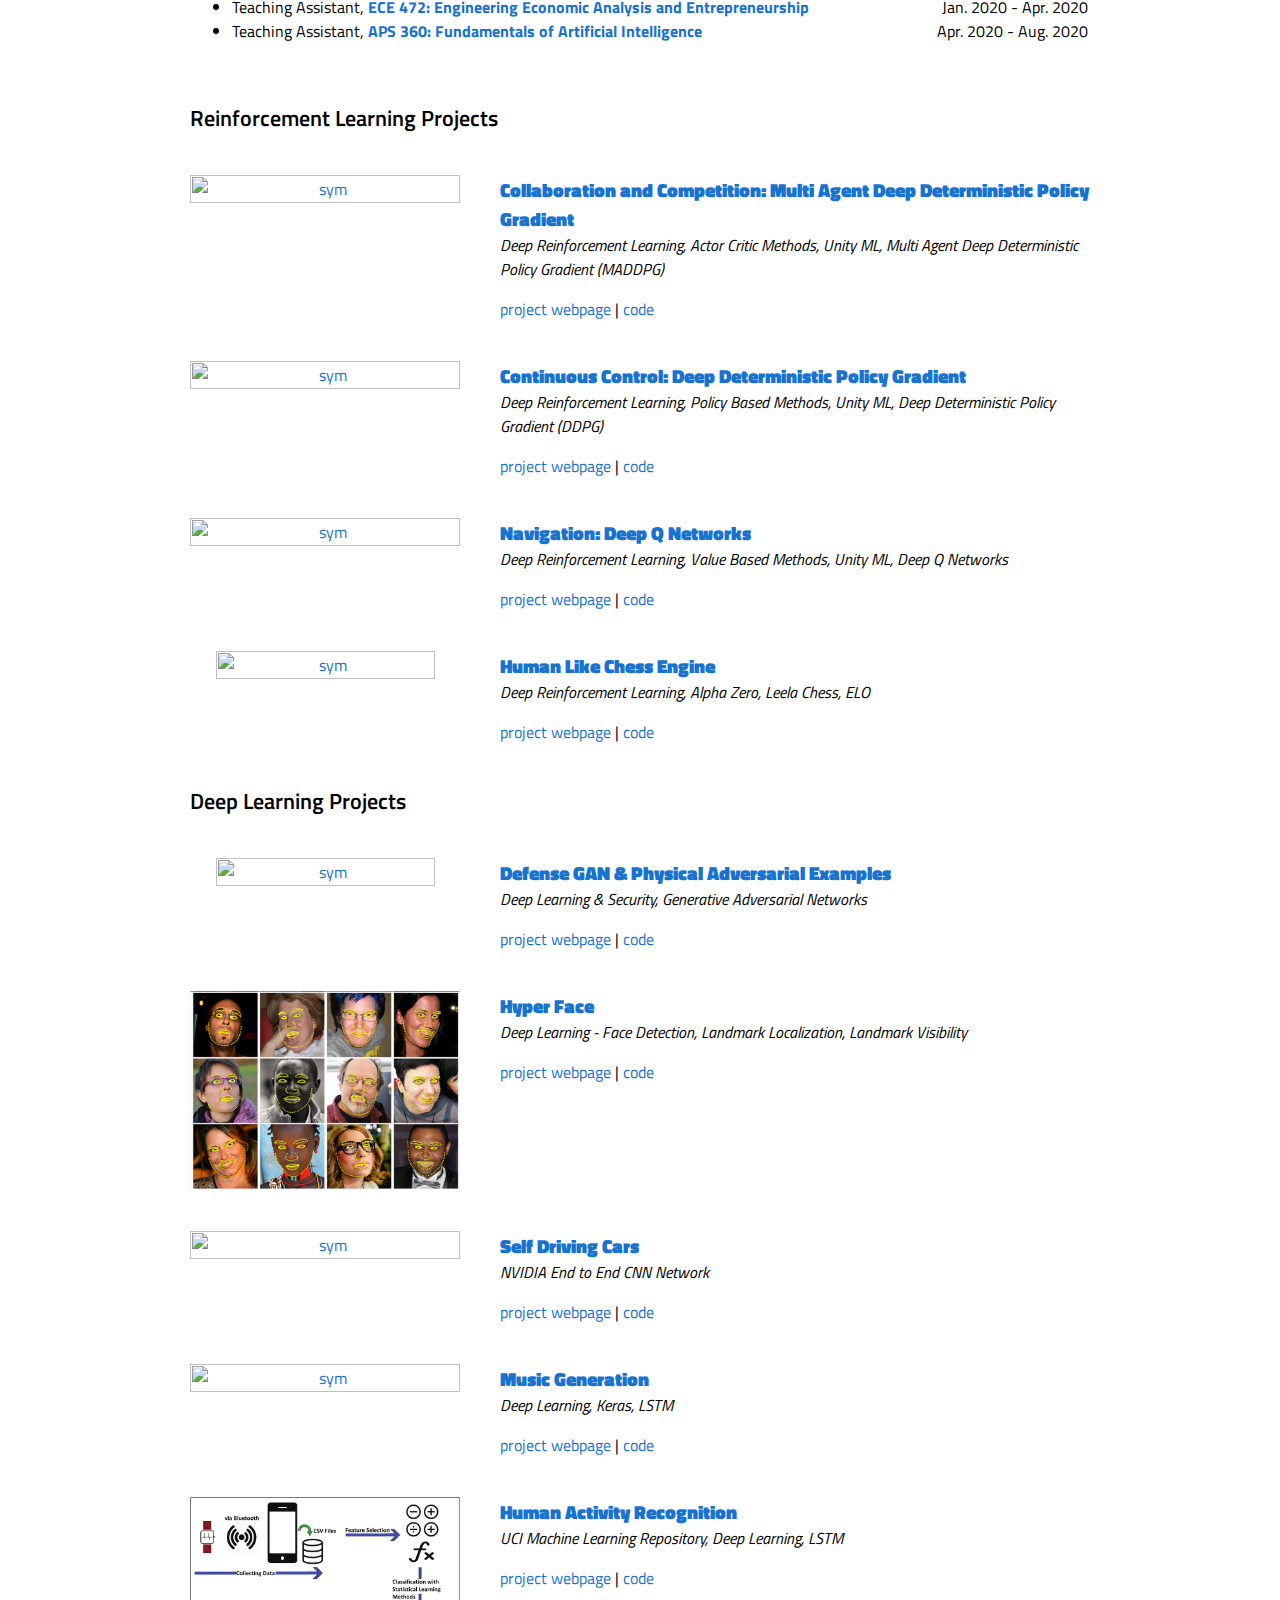
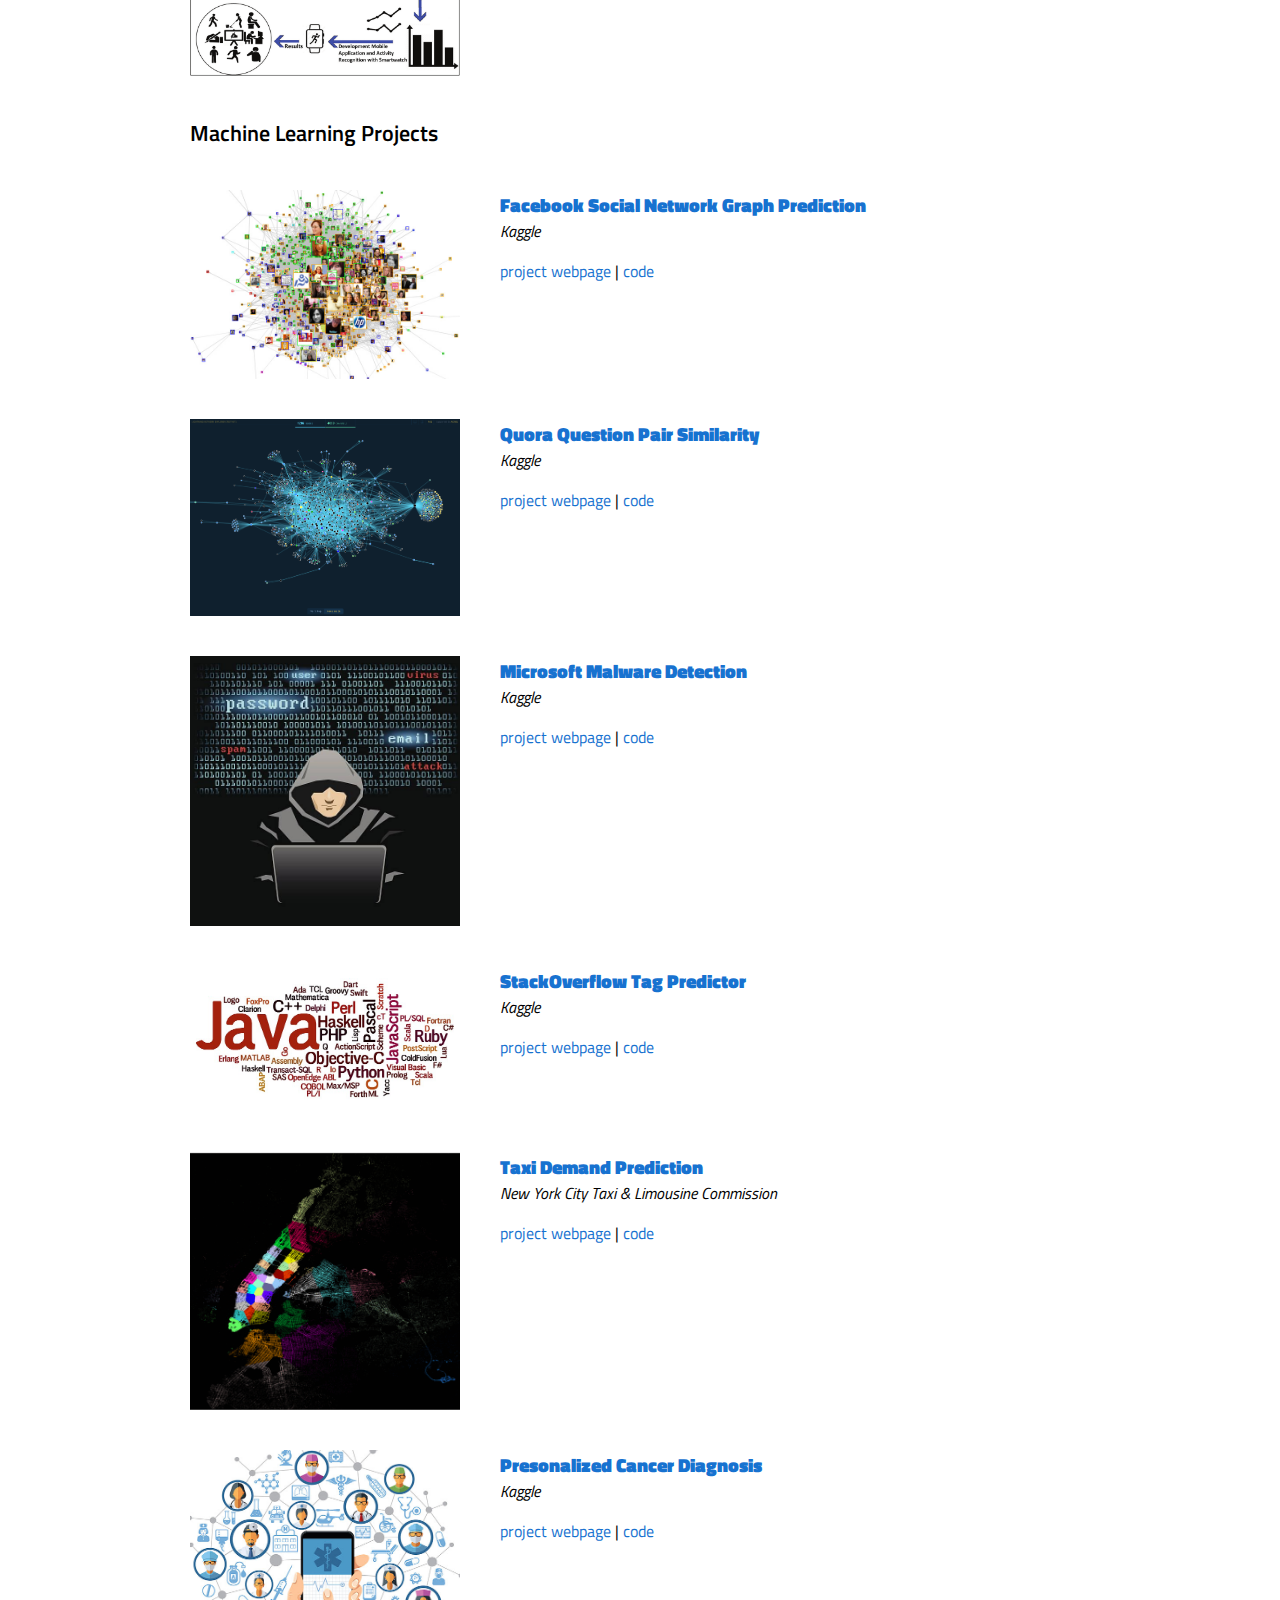
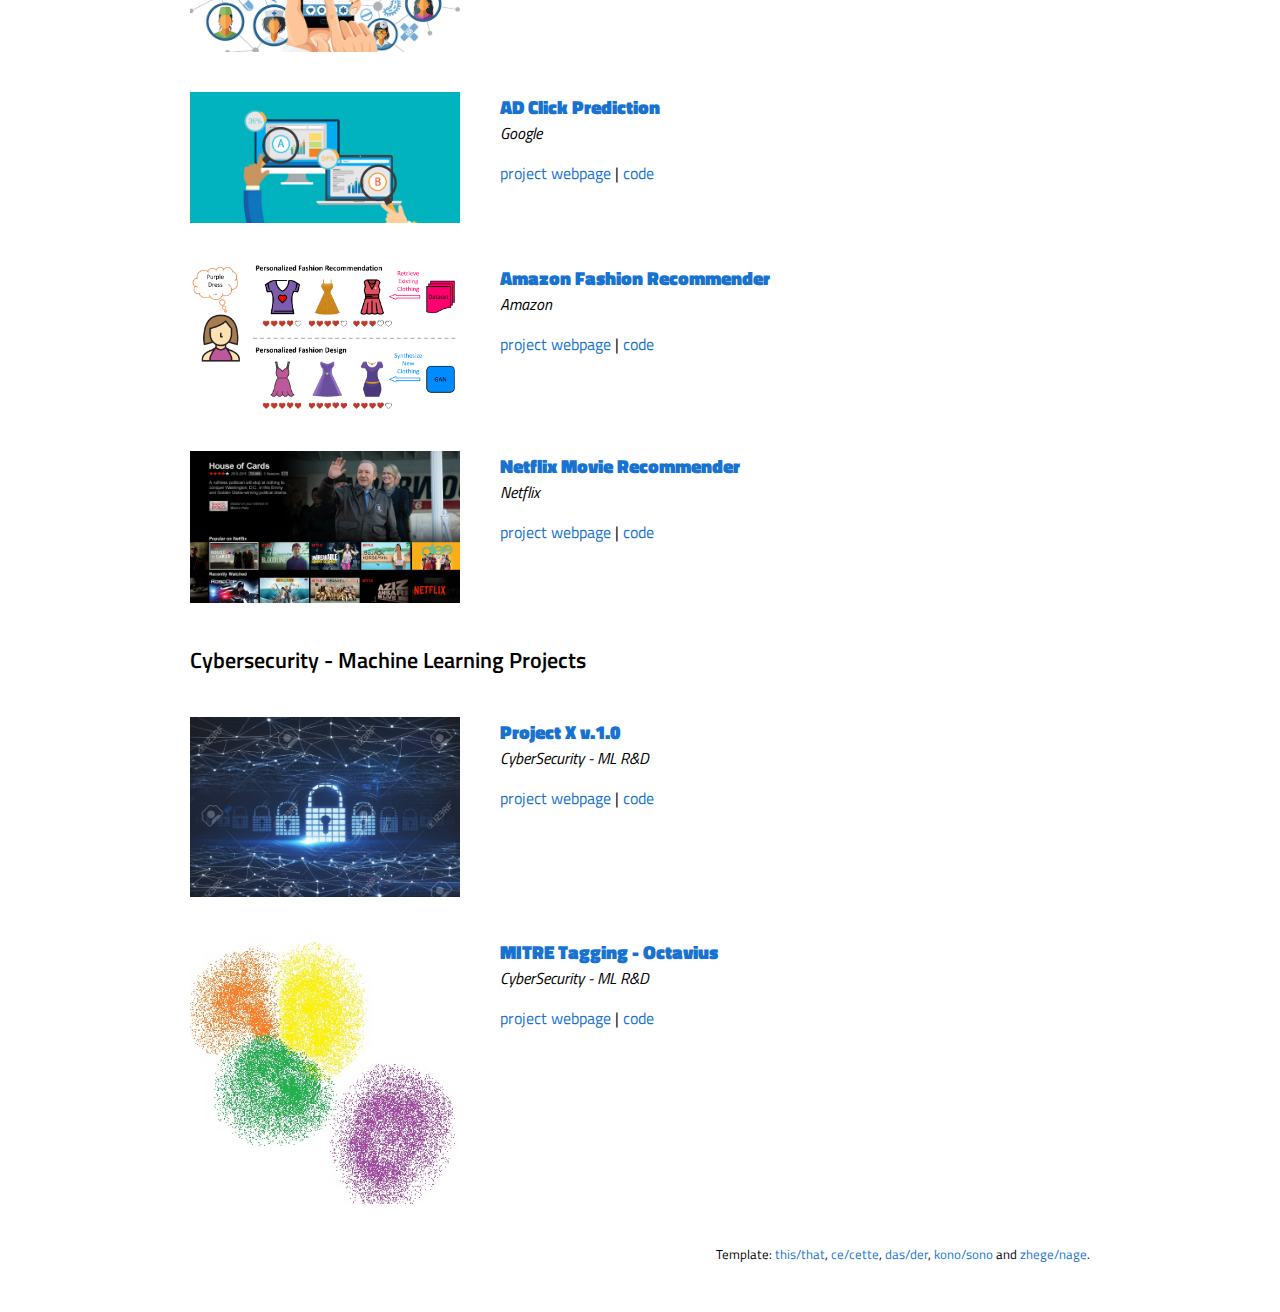
==== commit ba360218: "Add files via upload" ====
--- a/index.html
+++ b/index.html
@@ -1,616 +1,749 @@
+
 <!DOCTYPE HTML PUBLIC "-//W3C//DTD HTML 4.01 Transitional//EN">
 <html>
-
-<head>
-  <meta name="generator" content="HTML Tidy for Linux/x86 (vers 11 February 2007), see www.w3.org">
-  <style type="text/css">
-  /* Design Credits: Jon Barron and Abhishek Kar and Saurabh Gupta*/
-  a {
-  color: #1772d0;
-  text-decoration:none;
-  }
-  a:focus, a:hover {
-  color: #f09228;
-  text-decoration:none;
-  }
-  body,td,th {
-    font-family: 'Titillium Web', Verdana, Helvetica, sans-serif;
-    font-size: 16px;
-    font-weight: 400
-  }
-  heading {
-    font-family: 'Titillium Web', Verdana, Helvetica, sans-serif;
-    font-size: 19px;
-    font-weight: 1000
-  }
-  strong {
-    font-family: 'Titillium Web', Verdana, Helvetica, sans-serif;
-    font-size: 16px;
-    font-weight: 800
-  }
-  strongred {
-    font-family: 'Titillium Web', Verdana, Helvetica, sans-serif;
-    color: 'red' ;
-    font-size: 16px
-  }
-  sectionheading {
-    font-family: 'Titillium Web', Verdana, Helvetica, sans-serif;
-    font-size: 22px;
-    font-weight: 600
-  }
-  </style>
-  <link rel="icon" type="image/png" href="images/seal_icon.png">
-  <script type="text/javascript" src="js/hidebib.js"></script>
-  <title>Karthik Bhaskar</title>
-  <meta name="Karthik's Toronto Homepage" http-equiv="Content-Type" content="Karthik's Toronto Homepage">
-  <link href='https://fonts.googleapis.com/css?family=Titillium+Web:400,600,400italic,600italic,300,300italic' rel='stylesheet' type='text/css'>
-  <!-- Start : Google Analytics Code -->
-  <script>
-    (function(i,s,o,g,r,a,m){i['GoogleAnalyticsObject']=r;i[r]=i[r]||function(){
-    (i[r].q=i[r].q||[]).push(arguments)},i[r].l=1*new Date();a=s.createElement(o),
-    m=s.getElementsByTagName(o)[0];a.async=1;a.src=g;m.parentNode.insertBefore(a,m)
-    })(window,document,'script','//www.google-analytics.com/analytics.js','ga');
-    ga('create', 'UA-64069893-1', 'auto');
-    ga('send', 'pageview');
-  </script>
-  <!-- End : Google Analytics Code -->
-  <!-- Scramble Script by Jeff Donahue -->
-  <script src="js/scramble.js"></script>
-</head>
-
-<body>
-<table width="840" border="0" align="center" border="0" cellspacing="0" cellpadding="20">
-  <tr><td>
-
-<table width="100%" align="center" border="0" cellspacing="0" cellpadding="20">
-  <p align="center"><font size="7">Karthik Bhaskar</font><br>
-    <b>Email</b>:
-    <font id="email" style="display:inline;">kbhaskar@ece.utoronto.ca
-      <noscript><i>Please enable Javascript to view</i></noscript>
-    </font>
-    <script>
-    emailScramble = new scrambledString(document.getElementById('email'),
-        'emailScramble', 'erepc@aahby.etulk.skde',
-        [12,13,15,1,8,7,2,5,4,11,18,10,17,3,22,16,6,19,9,14,21,20]);
-    </script>
-  </p>
-
-  <tr>
-    <td width="60%" valign="middle" align="justify">
-    
-            <p>
-                 I recently completed my Master's degree in ECE specializing  in  Machine Learning at University of Toronto advised by Prof. <a href="https://www.comm.utoronto.ca/~dkundur/">Deepa Kundur</a> and by Prof. <a href="http://www.labs.chem-eng.utoronto.ca/lawryshyn/">Yuri Lawryshyn</a> . My research focuses on Deep Learning based Recommendation System. Apart from my research, I am also interested in <b>Deep Learning</b> and <b>Deep Reinforcement Learning</b> with the focus of transfer learning, imitation learning, model based RL and Inverse Reinforcement Learning. <b> My ultimate goal is to build agents with human like ability to generalize in real world environments by using data as its own supervision.</b> I am also very interested in RL based CyberSecurity.
-            </p>
-
-            
-
-              
-
-            <p>
-                Throughout my life, I have approached every challenge with enthusiasm, creativity, and ceaseless desire to achieve success. This passion and drive have paved the way to countless opportunities, unique experiences and exceptional relationships both personally and professionally. I enjoy working with people and discussing ideas, so please do not hesitate to contact me.
-
-            </p>
-
-            <p>
-                Outside of academics, I enjoy basketball, hiking, biking, running ( pretty much every sport ! ). If you would like to chat, feel free to send me an email.
-            </p>
-
-    <p align=center>
-    <!--<a href="images/resume.pdf">CV</a>  | --><a href="https://github.com/karthikraja95">Github</a> | <a href="https://www.linkedin.com/in/karthik-raja-k-55689a88">LinkedIn</a> | <a href="https://medium.com/@karthikraja_19495">Medium</a> 
-    </p>
-    </td>
-
-    <td width="40%">
-     <img src="images/kr.jpeg"  width="100%" > 
-   </td>
-  </tr>
-</table>
-
-
-
-<table width="100%" align="center" border="0" cellspacing="0" cellpadding="20">
-  <tr><td><sectionheading>Reinforcement Learning Projects</sectionheading></td></tr>
-</table>
-<table width="100%" align="center" border="0" cellspacing="0" cellpadding="20">
-
-
-<tr>
-    <td width="33%" valign="top" align="center"><a href="https://github.com/karthikraja95/Deep-Reinforcement-Learning-Navigation"> <img src="images/uoft_course/navigation.gif" alt="sym" width="100%" style="border-style: none">  </a> 
-    <td width="67%" valign="top">
-      <p><a href="https://github.com/karthikraja95/Deep-Reinforcement-Learning-Navigation" id="ICML19">
-      <!-- <img src="images/new.png" alt="[NEW]" width="6%" style="border-style: none"> -->
-      <heading>Navigation: Deep Q Networks</heading></a><br>
-      <em>Deep Reinforcement Learning, Value Based Methods, Unity ML, Deep Q Networks</em><br>
-      </p>
-
-      <div class="paper" id="icml19">
-      <a href="https://github.com/karthikraja95/Deep-Reinforcement-Learning-Navigation">project webpage</a> |
-      
-      <a href="https://github.com/karthikraja95/Deep-Reinforcement-Learning-Navigation/blob/master/Navigation.ipynb">code</a>
-      <br>
-
-      
-
-      </div>
-    </td>
-  </tr>
-
-  <tr>
-    <td width="33%" valign="top" align="center"><a href="https://github.com/karthikraja95/Human-Like-Chess-Engine"> <img src="images/uoft_course/chess.gif" alt="sym" width="90%" style="border-style: none">  </a> 
-    <td width="67%" valign="top">
-      <p><a href="https://github.com/karthikraja95/Human-Like-Chess-Engine" id="ICML19">
-      <!-- <img src="images/new.png" alt="[NEW]" width="6%" style="border-style: none"> -->
-      <heading>Human Like Chess Engine</heading></a><br>
-      <em>Deep Reinforcement Learning</em><br>
-      </p>
-
-      <div class="paper" id="icml19">
-      <a href="https://github.com/karthikraja95/Human-Like-Chess-Engine">project webpage</a> |
-      
-      <a href="https://github.com/karthikraja95/Human-Like-Chess-Engine">code</a>
-      <br>
-
-      
-
-      </div>
-    </td>
-  </tr>
-
-
-
-
-
-
-
-
-</table>
-
-
-
-
-<table width="100%" align="center" border="0" cellspacing="0" cellpadding="20">
-  <tr><td><sectionheading>Deep Learning Projects</sectionheading></td></tr>
-</table>
-<table width="100%" align="center" border="0" cellspacing="0" cellpadding="20">
-
-
-  
-
-
-<tr>
-    <td width="33%" valign="top" align="center"><a href="https://github.com/karthikraja95/Tranferability_of_DEFENSE-GAN_to_Physical_Adversarial_Examples"> <img src="images/uoft_course/defense_gan.gif" alt="sym" width="90%" style="border-style: none">  </a> 
-    <td width="67%" valign="top">
-      <p><a href="https://github.com/karthikraja95/Tranferability_of_DEFENSE-GAN_to_Physical_Adversarial_Examples" id="ICML19">
-      <!-- <img src="images/new.png" alt="[NEW]" width="6%" style="border-style: none"> -->
-      <heading>Defense GAN & Physical Adversarial Examples</heading></a><br>
-      <em>Deep Learning & Security</em><br>
-      </p>
-
-      <div class="paper" id="icml19">
-      <a href="https://github.com/karthikraja95/Tranferability_of_DEFENSE-GAN_to_Physical_Adversarial_Examples">project webpage</a> |
-      
-      <a href="https://github.com/karthikraja95/Tranferability_of_DEFENSE-GAN_to_Physical_Adversarial_Examples">code</a>
-      <br>
-
-      
-
-      </div>
-    </td>
-  </tr>
-
-
-  <tr>
-    <td width="33%" valign="top" align="center"><a href="https://github.com/karthikraja95/HyperFace"> <img src="images/uoft_course/hyperface.png" alt="sym" width="100%" style="border-style: none">  </a> 
-    <td width="67%" valign="top">
-      <p><a href="https://github.com/karthikraja95/HyperFace" id="ICML19">
-      <!-- <img src="images/new.png" alt="[NEW]" width="6%" style="border-style: none"> -->
-      <heading>Hyper Face</heading></a><br>
-      <em>Deep Learning - Face Detection, Landmark Localization, Landmark Visibility</em><br>
-      </p>
-
-      <div class="paper" id="icml19">
-      <a href="https://github.com/karthikraja95/HyperFace">project webpage</a> |
-      
-      <a href="https://github.com/karthikraja95/HyperFace/tree/master/code">code</a>
-      <br>
-
-      
-
-      </div>
-    </td>
-  </tr>
-
-    <tr>
-    <td width="33%" valign="top" align="center"><a href="https://github.com/karthikraja95/self_driving_cars"> <img src="images/side_projects/tesla.gif" alt="sym" width="100%" style="border-style: none">  </a> 
-    <td width="67%" valign="top">
-      <p><a href="https://github.com/karthikraja95/self_driving_cars" id="ICML19">
-      <!-- <img src="images/new.png" alt="[NEW]" width="6%" style="border-style: none"> -->
-      <heading>Self Driving Cars</heading></a><br>
-      <em>NVIDIA End to End CNN Network</em><br>
-      </p>
-
-      <div class="paper" id="icml19">
-      <a href="https://github.com/karthikraja95/self_driving_cars">project webpage</a> |
-      
-      <a href="https://github.com/karthikraja95/self_driving_cars/blob/master/run_dataset.py">code</a>
-      <br>
-
-      
-
-      </div>
-    </td>
-  </tr>
-
-
-  <tr>
-    <td width="33%" valign="top" align="center"><a href="https://github.com/karthikraja95/Music_Generation"> <img src="images/side_projects/music.jpg" alt="sym" width="100%" style="border-style: none">  </a> 
-    <td width="67%" valign="top">
-      <p><a href="https://github.com/karthikraja95/Music_Generation" id="ICML19">
-      <!-- <img src="images/new.png" alt="[NEW]" width="6%" style="border-style: none"> -->
-      <heading>Music Generation</heading></a><br>
-      <em>Deep Learning - Keras</em><br>
-      </p>
-
-      <div class="paper" id="icml19">
-      <a href="https://github.com/karthikraja95/Music_Generation">project webpage</a> |
-      
-      <a href="https://github.com/karthikraja95/Music_Generation/blob/master/model.py">code</a>
-      <br>
-
-      
-
-      </div>
-    </td>
-  </tr>
-
-  <tr>
-    <td width="33%" valign="top" align="center"><a href="https://github.com/karthikraja95/HumanActivityRecognition"> <img src="images/side_projects/activity.jpg" alt="sym" width="100%" style="border-style: none">  </a> 
-    <td width="67%" valign="top">
-      <p><a href="https://github.com/karthikraja95/HumanActivityRecognition" id="ICML19">
-      <!-- <img src="images/new.png" alt="[NEW]" width="6%" style="border-style: none"> -->
-      <heading>Human Activity Recognition</heading></a><br>
-      <em>UCI Machine Learning Repository</em><br>
-      </p>
-
-      <div class="paper" id="icml19">
-      <a href="https://github.com/karthikraja95/HumanActivityRecognition">project webpage</a> |
-      
-      <a href="https://github.com/karthikraja95/HumanActivityRecognition/blob/master/HAR_PREDICTION_MODELS.ipynb">code</a>
-      <br>
-
-      
-
-      </div>
-    </td>
-  </tr>
-
-
-</table>
-
-
-
-<table width="100%" align="center" border="0" cellspacing="0" cellpadding="20">
-  <tr><td><sectionheading> Machine Learning Projects</sectionheading></td></tr>
-</table>
-<table width="100%" align="center" border="0" cellspacing="0" cellpadding="20">
-
-  <tr>
-    <td width="10%" valign="top" align="center"><a href="https://github.com/karthikraja95/kaggle-Facebook_Challenge"> <img src="images/side_projects/fb.jpg" alt="sym" width="100%" style="border-style: none">  </a> 
-    <td width="50%" valign="top">
-      <p><a href="https://github.com/karthikraja95/kaggle-Facebook_Challenge" id="ICML19">
-      <!-- <img src="images/new.png" alt="[NEW]" width="6%" style="border-style: none"> -->
-      <heading>Facebook Social Network Graph Prediction</heading></a><br>
-      <em>Kaggle</em><br>
-      </p>
-
-      <div class="paper" id="icml19">
-      <a href="https://github.com/karthikraja95/kaggle-Facebook_Challenge">project webpage</a> |
-      
-      <a href="https://github.com/karthikraja95/kaggle-Facebook_Challenge/blob/master/FB_Models.ipynb">code</a>
-      <br>
-
-      
-
-      </div>
-    </td>
-  </tr>
-
-
-<tr>
-    <td width="10%" valign="top" align="center"><a href="https://github.com/karthikraja95/kaggle-Quora_Question_Pair"> <img src="images/side_projects/quora.jpg" alt="sym" width="100%" style="border-style: none">  </a> 
-    <td width="50%" valign="top">
-      <p><a href="https://github.com/karthikraja95/kaggle-Quora_Question_Pair" id="ICML19">
-      <!-- <img src="images/new.png" alt="[NEW]" width="6%" style="border-style: none"> -->
-      <heading>Quora Question Pair Similarity</heading></a><br>
-      <em>Kaggle</em><br>
-      </p>
-
-      <div class="paper" id="icml19">
-      <a href="https://github.com/karthikraja95/kaggle-Quora_Question_Pair">project webpage</a> |
-      
-      <a href="https://github.com/karthikraja95/kaggle-Quora_Question_Pair/blob/master/4.ML_models.ipynb">code</a>
-      <br>
-
-      
-
-      </div>
-    </td>
-  </tr>
-
-
-<tr>
-    <td width="33%" valign="top" align="center"><a href="https://github.com/karthikraja95/kaggle-Microsoft-Malware-Detection"> <img src="images/side_projects/malware.jpg" alt="sym" width="100%" style="border-style: none">  </a> 
-    <td width="50%" valign="top">
-      <p><a href="https://github.com/karthikraja95/kaggle-Microsoft-Malware-Detection" id="ICML19">
-      <!-- <img src="images/new.png" alt="[NEW]" width="6%" style="border-style: none"> -->
-      <heading>Microsoft Malware Detection</heading></a><br>
-      <em>Kaggle</em><br>
-      </p>
-
-      <div class="paper" id="icml19">
-      <a href="https://github.com/karthikraja95/kaggle-Microsoft-Malware-Detection">project webpage</a> |
-      
-      <a href="https://github.com/karthikraja95/kaggle-Microsoft-Malware-Detection/blob/master/MicrosoftMalwareDetection.ipynb">code</a>
-      <br>
-
-      
-
-      </div>
-    </td>
-  </tr>
-
-
-
-  <tr>
-    <td width="10%" valign="top" align="center"><a href="https://github.com/karthikraja95/kaggle-stackoverflow-tag-predictor"> <img src="images/side_projects/stackoverflow.jpeg" alt="sym" width="100%" style="border-style: none">  </a> 
-    <td width="50%" valign="top">
-      <p><a href="https://github.com/karthikraja95/kaggle-stackoverflow-tag-predictor" id="ICML19">
-      <!-- <img src="images/new.png" alt="[NEW]" width="6%" style="border-style: none"> -->
-      <heading>StackOverflow Tag Predictor</heading></a><br>
-      <em>Kaggle</em><br>
-      </p>
-
-      <div class="paper" id="icml19">
-      <a href="https://github.com/karthikraja95/kaggle-stackoverflow-tag-predictor">project webpage</a> |
-      
-      <a href="https://github.com/karthikraja95/kaggle-stackoverflow-tag-predictor/blob/master/SO_Tag_Predictor.ipynb">code</a>
-      <br>
-
-      
-
-      </div>
-    </td>
-  </tr>
-
-
-  <tr>
-    <td width="10%" valign="top" align="center"><a href="https://github.com/karthikraja95/Taxi-Demand-Prediction"> <img src="images/side_projects/taxi.jpg" alt="sym" width="100%" style="border-style: none">  </a> 
-    <td width="50%" valign="top">
-      <p><a href="https://github.com/karthikraja95/Taxi-Demand-Prediction" id="ICML19">
-      <!-- <img src="images/new.png" alt="[NEW]" width="6%" style="border-style: none"> -->
-      <heading>Taxi Demand Prediction</heading></a><br>
-      <em>New York City Taxi & Limousine Commission </em><br>
-      </p>
-
-      <div class="paper" id="icml19">
-      <a href="https://github.com/karthikraja95/Taxi-Demand-Prediction">project webpage</a> |
-      
-      <a href="https://github.com/karthikraja95/Taxi-Demand-Prediction/blob/master/NYC%20Final.ipynb">code</a>
-      <br>
-
-      
-
-      </div>
-    </td>
-  </tr>
-
-
-<tr>
-    <td width="10%" valign="top" align="center"><a href="https://github.com/karthikraja95/kaggle-Personalized-Medicine-Redefining-Cancer-Treatment"> <img src="images/side_projects/cancer.jpeg" alt="sym" width="100%" style="border-style: none">  </a> 
-    <td width="50%" valign="top">
-      <p><a href="https://github.com/karthikraja95/kaggle-Personalized-Medicine-Redefining-Cancer-Treatment" id="ICML19">
-      <!-- <img src="images/new.png" alt="[NEW]" width="6%" style="border-style: none"> -->
-      <heading>Presonalized Cancer Diagnosis</heading></a><br>
-      <em>Kaggle</em><br>
-      </p>
-
-      <div class="paper" id="icml19">
-      <a href="https://github.com/karthikraja95/kaggle-Personalized-Medicine-Redefining-Cancer-Treatment">project webpage</a> |
-      
-      <a href="https://github.com/karthikraja95/kaggle-Personalized-Medicine-Redefining-Cancer-Treatment/blob/master/PersonalizedCancerDiagnosis.ipynb">code</a>
-      <br>
-
-      
-
-      </div>
-    </td>
-  </tr>
-
-  <tr>
-    <td width="10%" valign="top" align="center"><a href="https://github.com/karthikraja95/AD-click-prediction"> <img src="images/side_projects/ad_click.jpg" alt="sym" width="100%" style="border-style: none">  </a> 
-    <td width="50%" valign="top">
-      <p><a href="https://github.com/karthikraja95/AD-click-prediction" id="ICML19">
-      <!-- <img src="images/new.png" alt="[NEW]" width="6%" style="border-style: none"> -->
-      <heading>AD Click Prediction</heading></a><br>
-      <em>Google</em><br>
-      </p>
-
-      <div class="paper" id="icml19">
-      <a href="https://github.com/karthikraja95/AD-click-prediction">project webpage</a> |
-      
-      <a href="https://github.com/karthikraja95/AD-click-prediction/blob/master/adp-Modelling.ipynb">code</a>
-      <br>
-
-      
-
-      </div>
-    </td>
-  </tr>
-
-
-
-  <tr>
-    <td width="10%" valign="top" align="center"><a href="https://github.com/karthikraja95/AmazonFashionRecommender"> <img src="images/side_projects/fashion.jpg" alt="sym" width="100%" style="border-style: none">  </a> 
-    <td width="50%" valign="top">
-      <p><a href="https://github.com/karthikraja95/AmazonFashionRecommender" id="ICML19">
-      <!-- <img src="images/new.png" alt="[NEW]" width="6%" style="border-style: none"> -->
-      <heading>Amazon Fashion Recommender</heading></a><br>
-      <em>Amazon</em><br>
-      </p>
-
-      <div class="paper" id="icml19">
-      <a href="https://github.com/karthikraja95/AmazonFashionRecommender">project webpage</a> |
-      
-      <a href="https://github.com/karthikraja95/AmazonFashionRecommender/blob/master/AmazonFashion.ipynb">code</a>
-      <br>
-
-      
-
-      </div>
-    </td>
-  </tr>
-
-
-
-  <tr>
-    <td width="10%" valign="top" align="center"><a href="https://github.com/karthikraja95/NetflixMovieRecommender"> <img src="images/side_projects/movie.jpg" alt="sym" width="100%" style="border-style: none">  </a> 
-    <td width="50%" valign="top">
-      <p><a href="https://github.com/karthikraja95/NetflixMovieRecommender" id="ICML19">
-      <!-- <img src="images/new.png" alt="[NEW]" width="6%" style="border-style: none"> -->
-      <heading>Netflix Movie Recommender</heading></a><br>
-      <em>Netflix</em><br>
-      </p>
-
-      <div class="paper" id="icml19">
-      <a href="https://github.com/karthikraja95/NetflixMovieRecommender">project webpage</a> |
-      
-      <a href="https://github.com/karthikraja95/NetflixMovieRecommender/blob/master/Netflix_Movie.ipynb">code</a>
-      <br>
-
-      
-
-      </div>
-    </td>
-  </tr>
-
-
-
-
-
-
-  
-
-</table>
-
-
-
-<table width="100%" align="center" border="0" cellspacing="0" cellpadding="20">
-  <tr><td><sectionheading>Cybersecurity - Machine Learning Projects</sectionheading></td></tr>
-</table>
-<table width="100%" align="center" border="0" cellspacing="0" cellpadding="20">
-
-  <tr>
-    <td width="33%" valign="top" align="center"><a href="https://github.com/karthikraja95/ProjectX"> <img src="images/project/x.jpg" alt="sym" width="100%" style="border-style: none">  </a> 
-    <td width="67%" valign="top">
-      <p><a href="https://github.com/karthikraja95/ProjectX" id="ICML19">
-      <!-- <img src="images/new.png" alt="[NEW]" width="6%" style="border-style: none"> -->
-      <heading>Project X v.1.0</heading></a><br>
-      <em>CyberSecurity - ML R&D</em><br>
-      </p>
-
-      <div class="paper" id="icml19">
-      <a href="https://github.com/karthikraja95/ProjectX">project webpage</a> |
-      
-      <a href="https://github.com/karthikraja95/ProjectX/tree/master/projectx_demo/src">code</a>
-      <br>
-
-      
-
-      </div>
-    </td>
-  </tr>
-
-
-  <tr>
-    <td width="33%" valign="top" align="center"><a href="https://github.com/karthikraja95/MITRE_Tagging"> <img src="images/project/tagging.jpg" alt="sym" width="100%" style="border-style: none">  </a> 
-    <td width="67%" valign="top">
-      <p><a href="https://github.com/karthikraja95/MITRE_Tagging" id="ICML19">
-      <!-- <img src="images/new.png" alt="[NEW]" width="6%" style="border-style: none"> -->
-      <heading>MITRE Tagging - Octavius</heading></a><br>
-      <em>CyberSecurity - ML R&D</em><br>
-      </p>
-
-      <div class="paper" id="icml19">
-      <a href="https://github.com/karthikraja95/MITRE_Tagging">project webpage</a> |
-      
-      <a href="https://github.com/karthikraja95/MITRE_Tagging">code</a>
-      <br>
-
-      
-
-      </div>
-    </td>
-  </tr>
-
-
-
-
-</table>
-
-
-
-<table width="100%" align="center" border="0" cellpadding="20">
-  <tr><td><sectionheading>Teaching</sectionheading></td></tr>
-  <tr>
-    <td width="33%"><img src="images/teaching.jpg" alt="pacman" width="100%"></td>
-    <td width="67%" valign="center">
-      <p>
-        <a href=""><heading>ECE 324: Introduction to Machine Intelligence </heading></a><br>
-        <strong>Instructor</strong>: Prof. Jonathan Rose <br>
-      </p>
-      <p>
-        <a href=""><heading>APS 360: Fundamentals  of Artificial Intelligence </heading></a><br>
-        <strong>Instructor</strong>: Prof. Sinisa Colic <br>
-      </p>
-      <p>
-        <a href=""><heading>CSC 326: Programming Languages </heading></a><br>
-        <strong>Instructor</strong>: Prof. Tome Kosteski<br>
-        <!-- Awarded the <a href="http://gsi.berkeley.edu/programs-services/award-programs/ogsi/">Outstanding GSI Award</a> -->
-      </p>
-      <p>
-        <a href=""><heading>ECE 472: Engineering Economic Analysis and Entrepreneurship </heading></a><br>
-        <strong>Instructor</strong>: Prof. Ron Vander Kraats <br>
-      </p>
-      <p>
-        <a href=""><heading>CHE 374: Economic Analysis and Decision Making</heading></a><br>
-        <strong>Instructor</strong>: Prof. Yuri Lawryshyn<br>
-      </p>
-    </td>
-  </tr>
-</table>
-
-<!--<table width="100%" align="center" border="0" cellpadding="20">
-  <tr><td>
-    <sectionheading>Selected Awards</sectionheading>
-    <ul>
-    <li> Facebook Graduate Fellowship (2018-2020)</li>
-    <li> Nvidia Graduate Fellowship (2017-2018)</li>
-    <li> Snapchat Inc. Graduate Fellowship (2017)</li>
-    <li> Gold Medal in Computer Science at IIT Kanpur (2014)</li>
-    <li> Best Undergraduate Thesis Award at IIT Kanpur (2014)</li>
-    </ul>
-  </td></tr>
-</table> -->
-
-<table width="100%" align="center" border="0" cellspacing="0" cellpadding="20">
-    <tr><td><br><p align="right"><font size="2">
-    Template: <a href="http://www.cs.berkeley.edu/~barron/">this</a>, <a href="http://www.cs.berkeley.edu/~sgupta/">this</a> and <a href="http://jeffdonahue.com/">this</a>
-    </font></p></td></tr>
-</table>
-
-  </td></tr>
-</table>
-
-</body>
-
+    <head>
+        <meta name="generator" content="HTML Tidy for Linux/x86 (vers 11 February 2007), see www.w3.org">
+        <style type="text/css">
+        /* Design Credits: Jon Barron and Abhishek Kar and Saurabh Gupta*/
+            a {
+                color: #1772d0;
+                text-decoration:none;
+            }
+            a:focus, a:hover {
+                color: #f09228;
+                text-decoration:none;
+            }
+            body,td,th {
+                font-family: 'Titillium Web', Verdana, Helvetica, sans-serif;
+                font-size: 16px;
+                font-weight: 400
+            }
+            heading {
+                font-family: 'Titillium Web', Verdana, Helvetica, sans-serif;
+                font-size: 19px;
+                font-weight: 1000
+            }
+            strong {
+                font-family: 'Titillium Web', Verdana, Helvetica, sans-serif;
+                font-size: 16px;
+                font-weight: 800
+            }
+            strongred {
+                font-family: 'Titillium Web', Verdana, Helvetica, sans-serif;
+                color: 'red' ;
+                font-size: 16px
+            }
+            sectionheading {
+                font-family: 'Titillium Web', Verdana, Helvetica, sans-serif;
+                font-size: 22px;
+                font-weight: 600
+            }
+        </style>
+
+
+        <link rel="icon" type="image/png" href="images/seal_icon.png">
+        <script type="text/javascript" src="js/hidebib.js"></script>
+        <title>Karthik Bhaskar</title>
+        <meta name="Homepage of Karthik Raja Kalaiselvi Bhaskar, from University of Toronto" http-equiv="Content-Type" content="Karthik's Homepage">
+        <meta charset="utf-8"> 
+        <link href='https://fonts.googleapis.com/css?family=Titillium+Web:400,600,400italic,600italic,300,300italic' rel='stylesheet' type='text/css'>
+        <!-- Start : Google Analytics Code -->
+        <script>
+            (function(i,s,o,g,r,a,m){i['GoogleAnalyticsObject']=r;i[r]=i[r]||function(){
+                (i[r].q=i[r].q||[]).push(arguments)},i[r].l=1*new Date();a=s.createElement(o),
+            m=s.getElementsByTagName(o)[0];a.async=1;a.src=g;m.parentNode.insertBefore(a,m)
+            })(window,document,'script','//www.google-analytics.com/analytics.js','ga');
+            ga('create', 'UA-64069893-1', 'auto');
+            ga('send', 'pageview');
+        </script>
+        <!-- End : Google Analytics Code -->
+        <!-- Scramble Script by Jeff Donahue -->
+        <script src="js/scramble.js"></script>
+    </head>
+
+    <body>
+
+
+        <table width="980" border="0" align="center" border="0" cellspacing="0" cellpadding="20">
+            <tr>
+                <td>
+                    <table width="100%" align="center" border="0" cellspacing="0" cellpadding="20">
+                        <p align="center"><font size="7">Karthik Bhaskar </font><br>
+                        M.A.Sc in Electrical and Computer Engineering, University of Toronto<br>
+                            University of Toronto: Room 7114, Bahen Center for Information Technology (BA), 40 St George St, Toronto, ON M5S 2E4<br>
+                            University of Toronto: Room 254, Wallberg Memorial Building (WB), 184 College St, Toronto, ON M5S 3E4<br>
+                            Phone: +1 (647) 804 - 6600 (Canada)<br>
+                            Email: kbhaskar[at]ece[dot]utoronto[dot]ca<br>
+                        </p>
+                        <p align=center><font size='5'>
+                            <!-- <img style="width: 18px; height:18px;" src="images/resume.png"> <a href="images/cv.pdf">CV / Resume</a> | -->
+                            <img style="width: 18px; height:24px;" src="images/linkedin.jpeg">
+                                <a href="https://www.linkedin.com/in/~kbhaskar/">LinkedIn</a> | 
+                            <img style="width: 22px; height:18px;" src="images/github.png">
+                                <a href="https://github.com/karthikraja95">Github</a> | 
+                            <img style="width: 18px; height:18px;" src="images/medium.png">
+                                <a href="https://medium.com/@karthikraja_19495">Medium</a> |
+                            <img style="width: 18px; height:18px;" src="images/twitter.png">
+                                <a href="https://twitter.com/kbhaskar_95">Twitter</a>
+                        </font></p>
+
+                        <tr>
+                            <td width="60%" valign="middle" align="justify">
+                                I am currently working as a Student Researcher at <a href="https://wanglab.ml/index.html">WangLab</a> affiliated with <a href="https://vectorinstitute.ai/">Vector Institute</a> and <a href = "https://www.uhn.ca/">University Health Network</a>, proudly advised by Prof. <a href = "https://vectorinstitute.ai/team/bo-wang/">Bo Wang</a>.  I completed my Master's degree in ECE, specialized in Machine Learning  at the University of Toronto advised by Prof. <a href="https://www.comm.utoronto.ca/~dkundur/">Deepa Kundur</a> and by Prof. <a href="https://chem-eng.utoronto.ca/people/lawryshyn-yuri-a/">Yuri Lawryshyn</a>. My research focuses on <b>Machine Learning, Computational Biology, Computer Vision and Natural Language Processing</b>. Apart from my research, I am also interested in <b>Deep Learning</b> and <b>Deep Reinforcement Learning</b> with the focus of transfer learning, imitation learning, model-based RL. <b> My ultimate goal is to build robust, privacy-preserved, and interpretable algorithms with human like ability to generalize in real-world environments by using data as its own supervision.</b>
+
+                                <p>
+                                Throughout my life, I have approached every challenge with enthusiasm, creativity, and a ceaseless desire to achieve success. This passion and drive have paved the way to countless opportunities, unique experiences, and excellent relationships, both personally and professionally. I enjoy working with people and discussing ideas, so please do not hesitate to contact me.
+
+                                </p>
+
+                                <p>
+                                Outside of academics, I enjoy basketball, hiking, biking, running ( pretty much every sport ! ). If you would like to chat, feel free to send me an email.
+                                </p>
+
+                            </td>
+
+                            <td width="40%"><img src="images/kr.jpeg" width="100%"></a> <!--I was 82kg at the time. Now (Feb. 27, 2019) I am 82.0 kg</td> -->
+                        </tr>
+                    </table>
+
+                    <table width="100%" align="center" border="0" cellspacing="0" cellpadding="20">
+                        <tr>
+                            <td>
+                                <sectionheading>Education</sectionheading>
+                                <ul>
+                                    
+
+                                    <li>
+                                        <img align="center" src='images/ut.png' style="width: 40px; height: 40px;">
+                                        M.A.Sc in Electrical and Computer Engineering @
+                                        <span style="font-weight: bold;">University of Toronto</span>
+                                        <span style="float:right">Jan. 2018 - Jan. 2020</span> <br>
+                                        Toronto, Ontario, Canada, GPA: 3.94/4.0
+                                        <span style="float:right;">Advisor:
+                                            <a href="https://www.comm.utoronto.ca/~dkundur/">Prof. Deepa Kundur</a> and
+                                            <a href="https://chem-eng.utoronto.ca/people/lawryshyn-yuri-a/">Prof. Yuri Lawryshyn</a></span><br>
+
+                                        <span style="float:right;">Thesis:
+                                            <a href="http://hdl.handle.net/1807/100919">Implicit Feedback Deep Collaborative Product Recommendation System</a></span><br>
+                                    </li><br>
+
+                                    <li>
+                                        <img align="center" src='images/anna.png' style="width: 40px; height: 40px;">
+                                        B.Eng in Electronics and Communication Engineering @
+                                        <span style="font-weight: bold;">Anna University </span>
+                                        <span style="float:right">Aug. 2012 - Apr. 2016</span> <br>
+                                        Chennai, Tamilnadu, India, GPA: 3.73/4.0
+                                        <span style="float:right;">Advisor: Prof. Leena Jasmine </span><br>
+                                        <span style="float:right;">Thesis: Face Recognition with Sectional Conspicuous Images </span><br>
+                                            
+                                        
+                                        
+                                    </li> <br>
+
+                                    
+                                </ul>
+                            </td></tr>
+                    </table>
+
+                    <table width="100%" align="center" border="0" cellspacing="0" cellpadding="20">
+                        <tr>
+                            <sectionheading>Publications</sectionheading></tr>
+                        <tr>
+                            <td width="30%" valign="top" align="center">
+                                <img src="images/ncf.png" alt="" width="100%" style="border-style: none">
+                                <td width="67%" valign="top">
+                                    <p><heading>Implicit Feedback Deep Collaborative Filtering Product Recommendation System </heading></a><br>
+                                    <strong>Karthik Bhaskar</strong> , <a href="https://www.comm.utoronto.ca/~dkundur/">Deepa Kundur</a> &
+                                    <a href="https://chem-eng.utoronto.ca/people/lawryshyn-yuri-a/">Yuri Lawryshyn</a><br>
+                                    
+                                    <em>Arxiv</em>, 2020<br>
+
+                                    <span style="float:right;">
+                                        <a href="https://arxiv.org/abs/2009.08950">Arxiv 2020</a>
+                                    </span>
+                                    </p>
+                                </td>
+                        </tr>
+                     </table>
+
+                    <table width="100%" align="center" border="0" cellspacing="0" cellpadding="20">
+                        <tr><td><sectionheading>Teaching</sectionheading></td></tr>
+                    </table>
+                    <table width="100%" align="center" border="0" cellpadding="20">
+                        <tr>
+                            <img src="images/csc420_15.jpg" align="right" alt="Sanja'sImage" width="95%"> <span style="float:right;">(image credit to Prof. Sanja) </span>
+                            <td width="100%" valign="center">
+                                <p>
+                                <ul>
+                                    <li>
+                                        Teaching Assistant,
+                                        <span style="font-weight: bold;">
+                                            <a href="https://www.eecg.utoronto.ca/~jzhu/csc326/csc326.html">CSC 326: Programming Languages</a>
+                                        </span>
+                                        <span style="float:right;">Sep. 2018 - Dec. 2018</span>
+                                    </li>
+
+                                    <li>
+                                        Teaching Assistant,
+                                        <span style="font-weight: bold;">
+                                            <a href="https://engsci.utoronto.ca/explore_our_program/majors/maths_stats_and_finance/finance_courses/">CHE 374: Economic  Analysis and Decision Making</a>
+                                        </span>
+                                        <span style="float:right;">Sep. 2018 - Dec. 2018</span>
+                                    </li>
+
+                                    <li>
+                                        Teaching Assistant,
+                                        <span style="font-weight: bold;">
+                                            <a href="https://www.eecg.utoronto.ca/~jayar/ece324/2019/">ECE 324: Introduction to Machine Intelligence</a>
+                                        </span>
+                                        <span style="float:right;">Sep. 2019 - Dec. 2019</span>
+                                    </li>
+
+                                    <li>
+                                        Teaching Assistant,
+                                        <span style="font-weight: bold;">
+                                            <a href="https://www.cs.toronto.edu/~lczhang/360/">APS 360: Fundamentals of Artificial Intelligence</a>
+                                        </span>
+                                        <span style="float:right;">Jan. 2020 - Apr. 2020</span>
+                                    </li>
+                                    <li>
+                                        Teaching Assistant,
+                                        <span style="font-weight: bold;">
+                                            <a href="https://www.ece.utoronto.ca/undergraduates/programs/ece-course-information/syllabi/400-series-courses/">ECE 472: Engineering Economic Analysis and Entrepreneurship</a>
+                                        </span>
+                                        <span style="float:right;">Jan. 2020 - Apr. 2020</span>
+                                    </li>
+                                    <li>
+                                        Teaching Assistant,
+                                        <span style="font-weight: bold;">
+                                            <a href="https://www.cs.toronto.edu/~lczhang/360/">APS 360: Fundamentals of Artificial Intelligence</a>
+                                        </span>
+                                        <span style="float:right;">Apr. 2020 - Aug. 2020</span>
+                                    </li>
+                                </ul>
+
+                                </p>
+                            </td>
+
+                        </tr>
+                    </table>
+
+
+
+                    <table width="100%" align="center" border="0" cellspacing="0" cellpadding="20">
+                      <tr><td><sectionheading>Reinforcement Learning Projects</sectionheading></td></tr>
+                    </table>
+                    <table width="100%" align="center" border="0" cellspacing="0" cellpadding="20">
+
+
+                    <tr>
+                        <td width="33%" valign="top" align="center"><a href="https://github.com/karthikraja95/DeepRL-Collaboration-Competition"> <img src= "images/uoft_course/tennis.gif" alt="sym" width="100%" style="border-style: none">  </a> 
+                        <td width="67%" valign="top">
+                          <p><a href="https://github.com/karthikraja95/DeepRL-Collaboration-Competition" id="ICML19">
+                          <!-- <img src="images/new.png" alt="[NEW]" width="6%" style="border-style: none"> -->
+                          <heading>Collaboration and Competition: Multi Agent Deep Deterministic Policy Gradient</heading></a><br>
+                          <em>Deep Reinforcement Learning, Actor Critic Methods,  Unity ML, Multi Agent Deep Deterministic Policy Gradient (MADDPG)</em><br>
+                          </p>
+
+                          <div class="paper" id="icml19">
+                          <a href="https://github.com/karthikraja95/DeepRL-Collaboration-Competition">project webpage</a> |
+                          
+                          <a href="https://github.com/karthikraja95/DeepRL-Collaboration-Competition/blob/master/Tennis.ipynb">code</a>
+                          <br>
+
+                          
+
+                          </div>
+                        </td>
+                      </tr>
+
+
+                    <tr>
+                        <td width="33%" valign="top" align="center"><a href="https://github.com/karthikraja95/Deep-Reinforcement-Learning-Continuous-Control"> <img src= "images/uoft_course/reacher.gif" alt="sym" width="100%" style="border-style: none">  </a> 
+                        <td width="67%" valign="top">
+                          <p><a href="https://github.com/karthikraja95/Deep-Reinforcement-Learning-Continuous-Control" id="ICML19">
+                          <!-- <img src="images/new.png" alt="[NEW]" width="6%" style="border-style: none"> -->
+                          <heading>Continuous Control: Deep Deterministic Policy Gradient</heading></a><br>
+                          <em>Deep Reinforcement Learning, Policy Based Methods, Unity ML, Deep Deterministic Policy Gradient (DDPG)</em><br>
+                          </p>
+
+                          <div class="paper" id="icml19">
+                          <a href="https://github.com/karthikraja95/Deep-Reinforcement-Learning-Continuous-Control">project webpage</a> |
+                          
+                          <a href="https://github.com/karthikraja95/Deep-Reinforcement-Learning-Continuous-Control/blob/master/Continuous_Control.ipynb">code</a>
+                          <br>
+
+                          
+
+                          </div>
+                        </td>
+                      </tr>
+
+
+                    <tr>
+                        <td width="33%" valign="top" align="center"><a href="https://github.com/karthikraja95/Deep-Reinforcement-Learning-Navigation"> <img src="images/uoft_course/navigation.gif" alt="sym" width="100%" style="border-style: none">  </a> 
+                        <td width="67%" valign="top">
+                          <p><a href="https://github.com/karthikraja95/Deep-Reinforcement-Learning-Navigation" id="ICML19">
+                          <!-- <img src="images/new.png" alt="[NEW]" width="6%" style="border-style: none"> -->
+                          <heading>Navigation: Deep Q Networks</heading></a><br>
+                          <em>Deep Reinforcement Learning, Value Based Methods, Unity ML, Deep Q Networks</em><br>
+                          </p>
+
+                          <div class="paper" id="icml19">
+                          <a href="https://github.com/karthikraja95/Deep-Reinforcement-Learning-Navigation">project webpage</a> |
+                          
+                          <a href="https://github.com/karthikraja95/Deep-Reinforcement-Learning-Navigation/blob/master/Navigation.ipynb">code</a>
+                          <br>
+
+                          
+
+                          </div>
+                        </td>
+                      </tr>
+
+                      <tr>
+                        <td width="33%" valign="top" align="center"><a href="https://github.com/karthikraja95/Human-Like-Chess-Engine"> <img src="images/uoft_course/chess.gif" alt="sym" width="90%" style="border-style: none">  </a> 
+                        <td width="67%" valign="top">
+                          <p><a href="https://github.com/karthikraja95/Human-Like-Chess-Engine" id="ICML19">
+                          <!-- <img src="images/new.png" alt="[NEW]" width="6%" style="border-style: none"> -->
+                          <heading>Human Like Chess Engine</heading></a><br>
+                          <em>Deep Reinforcement Learning, Alpha Zero, Leela Chess, ELO</em><br>
+                          </p>
+
+                          <div class="paper" id="icml19">
+                          <a href="https://github.com/karthikraja95/Human-Like-Chess-Engine">project webpage</a> |
+                          
+                          <a href="https://github.com/karthikraja95/Human-Like-Chess-Engine">code</a>
+                          <br>
+
+                          
+
+                          </div>
+                        </td>
+                      </tr>
+
+
+
+
+
+
+
+
+                    </table>
+
+
+
+
+                    <table width="100%" align="center" border="0" cellspacing="0" cellpadding="20">
+                      <tr><td><sectionheading>Deep Learning Projects</sectionheading></td></tr>
+                    </table>
+                    <table width="100%" align="center" border="0" cellspacing="0" cellpadding="20">
+
+
+                      
+
+
+                    <tr>
+                        <td width="33%" valign="top" align="center"><a href="https://github.com/karthikraja95/Tranferability_of_DEFENSE-GAN_to_Physical_Adversarial_Examples"> <img src="images/uoft_course/defense_gan.gif" alt="sym" width="90%" style="border-style: none">  </a> 
+                        <td width="67%" valign="top">
+                          <p><a href="https://github.com/karthikraja95/Tranferability_of_DEFENSE-GAN_to_Physical_Adversarial_Examples" id="ICML19">
+                          <!-- <img src="images/new.png" alt="[NEW]" width="6%" style="border-style: none"> -->
+                          <heading>Defense GAN & Physical Adversarial Examples</heading></a><br>
+                          <em>Deep Learning & Security, Generative Adversarial Networks</em><br>
+                          </p>
+
+                          <div class="paper" id="icml19">
+                          <a href="https://github.com/karthikraja95/Tranferability_of_DEFENSE-GAN_to_Physical_Adversarial_Examples">project webpage</a> |
+                          
+                          <a href="https://github.com/karthikraja95/Tranferability_of_DEFENSE-GAN_to_Physical_Adversarial_Examples">code</a>
+                          <br>
+
+                          
+
+                          </div>
+                        </td>
+                      </tr>
+
+
+                      <tr>
+                        <td width="33%" valign="top" align="center"><a href="https://github.com/karthikraja95/HyperFace"> <img src="images/uoft_course/hyperface.png" alt="sym" width="100%" style="border-style: none">  </a> 
+                        <td width="67%" valign="top">
+                          <p><a href="https://github.com/karthikraja95/HyperFace" id="ICML19">
+                          <!-- <img src="images/new.png" alt="[NEW]" width="6%" style="border-style: none"> -->
+                          <heading>Hyper Face</heading></a><br>
+                          <em>Deep Learning - Face Detection, Landmark Localization, Landmark Visibility</em><br>
+                          </p>
+
+                          <div class="paper" id="icml19">
+                          <a href="https://github.com/karthikraja95/HyperFace">project webpage</a> |
+                          
+                          <a href="https://github.com/karthikraja95/HyperFace/tree/master/code">code</a>
+                          <br>
+
+                          
+
+                          </div>
+                        </td>
+                      </tr>
+
+                        <tr>
+                        <td width="33%" valign="top" align="center"><a href="https://github.com/karthikraja95/self_driving_cars"> <img src="images/side_projects/tesla.gif" alt="sym" width="100%" style="border-style: none">  </a> 
+                        <td width="67%" valign="top">
+                          <p><a href="https://github.com/karthikraja95/self_driving_cars" id="ICML19">
+                          <!-- <img src="images/new.png" alt="[NEW]" width="6%" style="border-style: none"> -->
+                          <heading>Self Driving Cars</heading></a><br>
+                          <em>NVIDIA End to End CNN Network</em><br>
+                          </p>
+
+                          <div class="paper" id="icml19">
+                          <a href="https://github.com/karthikraja95/self_driving_cars">project webpage</a> |
+                          
+                          <a href="https://github.com/karthikraja95/self_driving_cars/blob/master/run_dataset.py">code</a>
+                          <br>
+
+                          
+
+                          </div>
+                        </td>
+                      </tr>
+
+
+                      <tr>
+                        <td width="33%" valign="top" align="center"><a href="https://github.com/karthikraja95/Music_Generation"> <img src="images/side_projects/music.jpg" alt="sym" width="100%" style="border-style: none">  </a> 
+                        <td width="67%" valign="top">
+                          <p><a href="https://github.com/karthikraja95/Music_Generation" id="ICML19">
+                          <!-- <img src="images/new.png" alt="[NEW]" width="6%" style="border-style: none"> -->
+                          <heading>Music Generation</heading></a><br>
+                          <em>Deep Learning, Keras, LSTM</em><br>
+                          </p>
+
+                          <div class="paper" id="icml19">
+                          <a href="https://github.com/karthikraja95/Music_Generation">project webpage</a> |
+                          
+                          <a href="https://github.com/karthikraja95/Music_Generation/blob/master/model.py">code</a>
+                          <br>
+
+                          
+
+                          </div>
+                        </td>
+                      </tr>
+
+                      <tr>
+                        <td width="33%" valign="top" align="center"><a href="https://github.com/karthikraja95/HumanActivityRecognition"> <img src="images/side_projects/activity.jpg" alt="sym" width="100%" style="border-style: none">  </a> 
+                        <td width="67%" valign="top">
+                          <p><a href="https://github.com/karthikraja95/HumanActivityRecognition" id="ICML19">
+                          <!-- <img src="images/new.png" alt="[NEW]" width="6%" style="border-style: none"> -->
+                          <heading>Human Activity Recognition</heading></a><br>
+                          <em>UCI Machine Learning Repository, Deep Learning, LSTM </em><br>
+                          </p>
+
+                          <div class="paper" id="icml19">
+                          <a href="https://github.com/karthikraja95/HumanActivityRecognition">project webpage</a> |
+                          
+                          <a href="https://github.com/karthikraja95/HumanActivityRecognition/blob/master/HAR_PREDICTION_MODELS.ipynb">code</a>
+                          <br>
+
+                          
+
+                          </div>
+                        </td>
+                      </tr>
+
+
+                    </table>
+
+
+
+                    <table width="100%" align="center" border="0" cellspacing="0" cellpadding="20">
+                      <tr><td><sectionheading> Machine Learning Projects</sectionheading></td></tr>
+                    </table>
+                    <table width="100%" align="center" border="0" cellspacing="0" cellpadding="20">
+
+                      <tr>
+                        <td width="33%" valign="top" align="center"><a href="https://github.com/karthikraja95/kaggle-Facebook_Challenge"> <img src="images/side_projects/fb.jpg" alt="sym" width="100%" style="border-style: none">  </a> 
+                        <td width="67%" valign="top">
+                          <p><a href="https://github.com/karthikraja95/kaggle-Facebook_Challenge" id="ICML19">
+                          <!-- <img src="images/new.png" alt="[NEW]" width="6%" style="border-style: none"> -->
+                          <heading>Facebook Social Network Graph Prediction</heading></a><br>
+                          <em>Kaggle</em><br>
+                          </p>
+
+                          <div class="paper" id="icml19">
+                          <a href="https://github.com/karthikraja95/kaggle-Facebook_Challenge">project webpage</a> |
+                          
+                          <a href="https://github.com/karthikraja95/kaggle-Facebook_Challenge/blob/master/FB_Models.ipynb">code</a>
+                          <br>
+
+                          
+
+                          </div>
+                        </td>
+                      </tr>
+
+
+                    <tr>
+                        <td width="33%" valign="top" align="center"><a href="https://github.com/karthikraja95/kaggle-Quora_Question_Pair"> <img src="images/side_projects/quora.jpg" alt="sym" width="100%" style="border-style: none">  </a> 
+                        <td width="67%" valign="top">
+                          <p><a href="https://github.com/karthikraja95/kaggle-Quora_Question_Pair" id="ICML19">
+                          <!-- <img src="images/new.png" alt="[NEW]" width="6%" style="border-style: none"> -->
+                          <heading>Quora Question Pair Similarity</heading></a><br>
+                          <em>Kaggle</em><br>
+                          </p>
+
+                          <div class="paper" id="icml19">
+                          <a href="https://github.com/karthikraja95/kaggle-Quora_Question_Pair">project webpage</a> |
+                          
+                          <a href="https://github.com/karthikraja95/kaggle-Quora_Question_Pair/blob/master/4.ML_models.ipynb">code</a>
+                          <br>
+
+                          
+
+                          </div>
+                        </td>
+                      </tr>
+
+
+                    <tr>
+                        <td width="33%" valign="top" align="center"><a href="https://github.com/karthikraja95/kaggle-Microsoft-Malware-Detection"> <img src="images/side_projects/malware.jpg" alt="sym" width="100%" style="border-style: none">  </a> 
+                        <td width="67%" valign="top">
+                          <p><a href="https://github.com/karthikraja95/kaggle-Microsoft-Malware-Detection" id="ICML19">
+                          <!-- <img src="images/new.png" alt="[NEW]" width="6%" style="border-style: none"> -->
+                          <heading>Microsoft Malware Detection</heading></a><br>
+                          <em>Kaggle</em><br>
+                          </p>
+
+                          <div class="paper" id="icml19">
+                          <a href="https://github.com/karthikraja95/kaggle-Microsoft-Malware-Detection">project webpage</a> |
+                          
+                          <a href="https://github.com/karthikraja95/kaggle-Microsoft-Malware-Detection/blob/master/MicrosoftMalwareDetection.ipynb">code</a>
+                          <br>
+
+                          
+
+                          </div>
+                        </td>
+                      </tr>
+
+
+
+                      <tr>
+                        <td width="33%" valign="top" align="center"><a href="https://github.com/karthikraja95/kaggle-stackoverflow-tag-predictor"> <img src="images/side_projects/stackoverflow.jpeg" alt="sym" width="100%" style="border-style: none">  </a> 
+                        <td width="67%" valign="top">
+                          <p><a href="https://github.com/karthikraja95/kaggle-stackoverflow-tag-predictor" id="ICML19">
+                          <!-- <img src="images/new.png" alt="[NEW]" width="6%" style="border-style: none"> -->
+                          <heading>StackOverflow Tag Predictor</heading></a><br>
+                          <em>Kaggle</em><br>
+                          </p>
+
+                          <div class="paper" id="icml19">
+                          <a href="https://github.com/karthikraja95/kaggle-stackoverflow-tag-predictor">project webpage</a> |
+                          
+                          <a href="https://github.com/karthikraja95/kaggle-stackoverflow-tag-predictor/blob/master/SO_Tag_Predictor.ipynb">code</a>
+                          <br>
+
+                          
+
+                          </div>
+                        </td>
+                      </tr>
+
+
+                      <tr>
+                        <td width="33%" valign="top" align="center"><a href="https://github.com/karthikraja95/Taxi-Demand-Prediction"> <img src="images/side_projects/taxi.jpg" alt="sym" width="100%" style="border-style: none">  </a> 
+                        <td width="67%" valign="top">
+                          <p><a href="https://github.com/karthikraja95/Taxi-Demand-Prediction" id="ICML19">
+                          <!-- <img src="images/new.png" alt="[NEW]" width="6%" style="border-style: none"> -->
+                          <heading>Taxi Demand Prediction</heading></a><br>
+                          <em>New York City Taxi & Limousine Commission </em><br>
+                          </p>
+
+                          <div class="paper" id="icml19">
+                          <a href="https://github.com/karthikraja95/Taxi-Demand-Prediction">project webpage</a> |
+                          
+                          <a href="https://github.com/karthikraja95/Taxi-Demand-Prediction/blob/master/NYC%20Final.ipynb">code</a>
+                          <br>
+
+                          
+
+                          </div>
+                        </td>
+                      </tr>
+
+
+                    <tr>
+                        <td width="33%" valign="top" align="center"><a href="https://github.com/karthikraja95/kaggle-Personalized-Medicine-Redefining-Cancer-Treatment"> <img src="images/side_projects/cancer.jpeg" alt="sym" width="100%" style="border-style: none">  </a> 
+                        <td width="67%" valign="top">
+                          <p><a href="https://github.com/karthikraja95/kaggle-Personalized-Medicine-Redefining-Cancer-Treatment" id="ICML19">
+                          <!-- <img src="images/new.png" alt="[NEW]" width="6%" style="border-style: none"> -->
+                          <heading>Presonalized Cancer Diagnosis</heading></a><br>
+                          <em>Kaggle</em><br>
+                          </p>
+
+                          <div class="paper" id="icml19">
+                          <a href="https://github.com/karthikraja95/kaggle-Personalized-Medicine-Redefining-Cancer-Treatment">project webpage</a> |
+                          
+                          <a href="https://github.com/karthikraja95/kaggle-Personalized-Medicine-Redefining-Cancer-Treatment/blob/master/PersonalizedCancerDiagnosis.ipynb">code</a>
+                          <br>
+
+                          
+
+                          </div>
+                        </td>
+                      </tr>
+
+                      <tr>
+                        <td width="33%" valign="top" align="center"><a href="https://github.com/karthikraja95/AD-click-prediction"> <img src="images/side_projects/ad_click.jpg" alt="sym" width="100%" style="border-style: none">  </a> 
+                        <td width="67%" valign="top">
+                          <p><a href="https://github.com/karthikraja95/AD-click-prediction" id="ICML19">
+                          <!-- <img src="images/new.png" alt="[NEW]" width="6%" style="border-style: none"> -->
+                          <heading>AD Click Prediction</heading></a><br>
+                          <em>Google</em><br>
+                          </p>
+
+                          <div class="paper" id="icml19">
+                          <a href="https://github.com/karthikraja95/AD-click-prediction">project webpage</a> |
+                          
+                          <a href="https://github.com/karthikraja95/AD-click-prediction/blob/master/adp-Modelling.ipynb">code</a>
+                          <br>
+
+                          
+
+                          </div>
+                        </td>
+                      </tr>
+
+
+
+                      <tr>
+                        <td width="33%" valign="top" align="center"><a href="https://github.com/karthikraja95/AmazonFashionRecommender"> <img src="images/side_projects/fashion.jpg" alt="sym" width="100%" style="border-style: none">  </a> 
+                        <td width="67%" valign="top">
+                          <p><a href="https://github.com/karthikraja95/AmazonFashionRecommender" id="ICML19">
+                          <!-- <img src="images/new.png" alt="[NEW]" width="6%" style="border-style: none"> -->
+                          <heading>Amazon Fashion Recommender</heading></a><br>
+                          <em>Amazon</em><br>
+                          </p>
+
+                          <div class="paper" id="icml19">
+                          <a href="https://github.com/karthikraja95/AmazonFashionRecommender">project webpage</a> |
+                          
+                          <a href="https://github.com/karthikraja95/AmazonFashionRecommender/blob/master/AmazonFashion.ipynb">code</a>
+                          <br>
+
+                          
+
+                          </div>
+                        </td>
+                      </tr>
+
+
+
+                      <tr>
+                        <td width="33%" valign="top" align="center"><a href="https://github.com/karthikraja95/NetflixMovieRecommender"> <img src="images/side_projects/movie.jpg" alt="sym" width="100%" style="border-style: none">  </a> 
+                        <td width="67%" valign="top">
+                          <p><a href="https://github.com/karthikraja95/NetflixMovieRecommender" id="ICML19">
+                          <!-- <img src="images/new.png" alt="[NEW]" width="6%" style="border-style: none"> -->
+                          <heading>Netflix Movie Recommender</heading></a><br>
+                          <em>Netflix</em><br>
+                          </p>
+
+                          <div class="paper" id="icml19">
+                          <a href="https://github.com/karthikraja95/NetflixMovieRecommender">project webpage</a> |
+                          
+                          <a href="https://github.com/karthikraja95/NetflixMovieRecommender/blob/master/Netflix_Movie.ipynb">code</a>
+                          <br>
+
+                          
+
+                          </div>
+                        </td>
+                      </tr>
+
+
+
+
+
+
+                      
+
+                    </table>
+
+
+
+                    <table width="100%" align="center" border="0" cellspacing="0" cellpadding="20">
+                      <tr><td><sectionheading>Cybersecurity - Machine Learning Projects</sectionheading></td></tr>
+                    </table>
+                    <table width="100%" align="center" border="0" cellspacing="0" cellpadding="20">
+
+                      <tr>
+                        <td width="33%" valign="top" align="center"><a href="https://github.com/karthikraja95/ProjectX"> <img src="images/project/x.jpg" alt="sym" width="100%" style="border-style: none">  </a> 
+                        <td width="67%" valign="top">
+                          <p><a href="https://github.com/karthikraja95/ProjectX" id="ICML19">
+                          <!-- <img src="images/new.png" alt="[NEW]" width="6%" style="border-style: none"> -->
+                          <heading>Project X v.1.0</heading></a><br>
+                          <em>CyberSecurity - ML R&D</em><br>
+                          </p>
+
+                          <div class="paper" id="icml19">
+                          <a href="https://github.com/karthikraja95/ProjectX">project webpage</a> |
+                          
+                          <a href="https://github.com/karthikraja95/ProjectX/tree/master/projectx_demo/src">code</a>
+                          <br>
+
+                          
+
+                          </div>
+                        </td>
+                      </tr>
+
+
+                      <tr>
+                        <td width="33%" valign="top" align="center"><a href="https://github.com/karthikraja95/MITRE_Tagging"> <img src="images/project/tagging.jpg" alt="sym" width="100%" style="border-style: none">  </a> 
+                        <td width="67%" valign="top">
+                          <p><a href="https://github.com/karthikraja95/MITRE_Tagging" id="ICML19">
+                          <!-- <img src="images/new.png" alt="[NEW]" width="6%" style="border-style: none"> -->
+                          <heading>MITRE Tagging - Octavius</heading></a><br>
+                          <em>CyberSecurity - ML R&D</em><br>
+                          </p>
+
+                          <div class="paper" id="icml19">
+                          <a href="https://github.com/karthikraja95/MITRE_Tagging">project webpage</a> |
+                          
+                          <a href="https://github.com/karthikraja95/MITRE_Tagging">code</a>
+                          <br>
+
+                          
+
+                          </div>
+                        </td>
+                      </tr>
+
+
+
+
+                    </table>
+
+
+                    
+
+                   
+
+                    <table width="100%" align="center" border="0" cellspacing="0" cellpadding="20">
+                        <tr>
+                            <td><p align="right"><font size="2">
+                                   
+
+                                    Template: <a href='http://people.eecs.berkeley.edu/~pathak/'>this/that</a>,
+                                    <a href="http://www.cs.berkeley.edu/~barron/">ce/cette</a>,
+                                    <a href="http://www.cs.berkeley.edu/~akar/">das/der</a>,
+                                    <a href="http://www.cs.berkeley.edu/~sgupta/">kono/sono</a> and
+                                    <a href="http://jeffdonahue.com/">zhege/nage</a>.
+                                </font></p>
+                            </td>
+                        </tr>
+                    </table>
+                </td>
+            </tr>
+        </table>
+    </body>
 </html>
